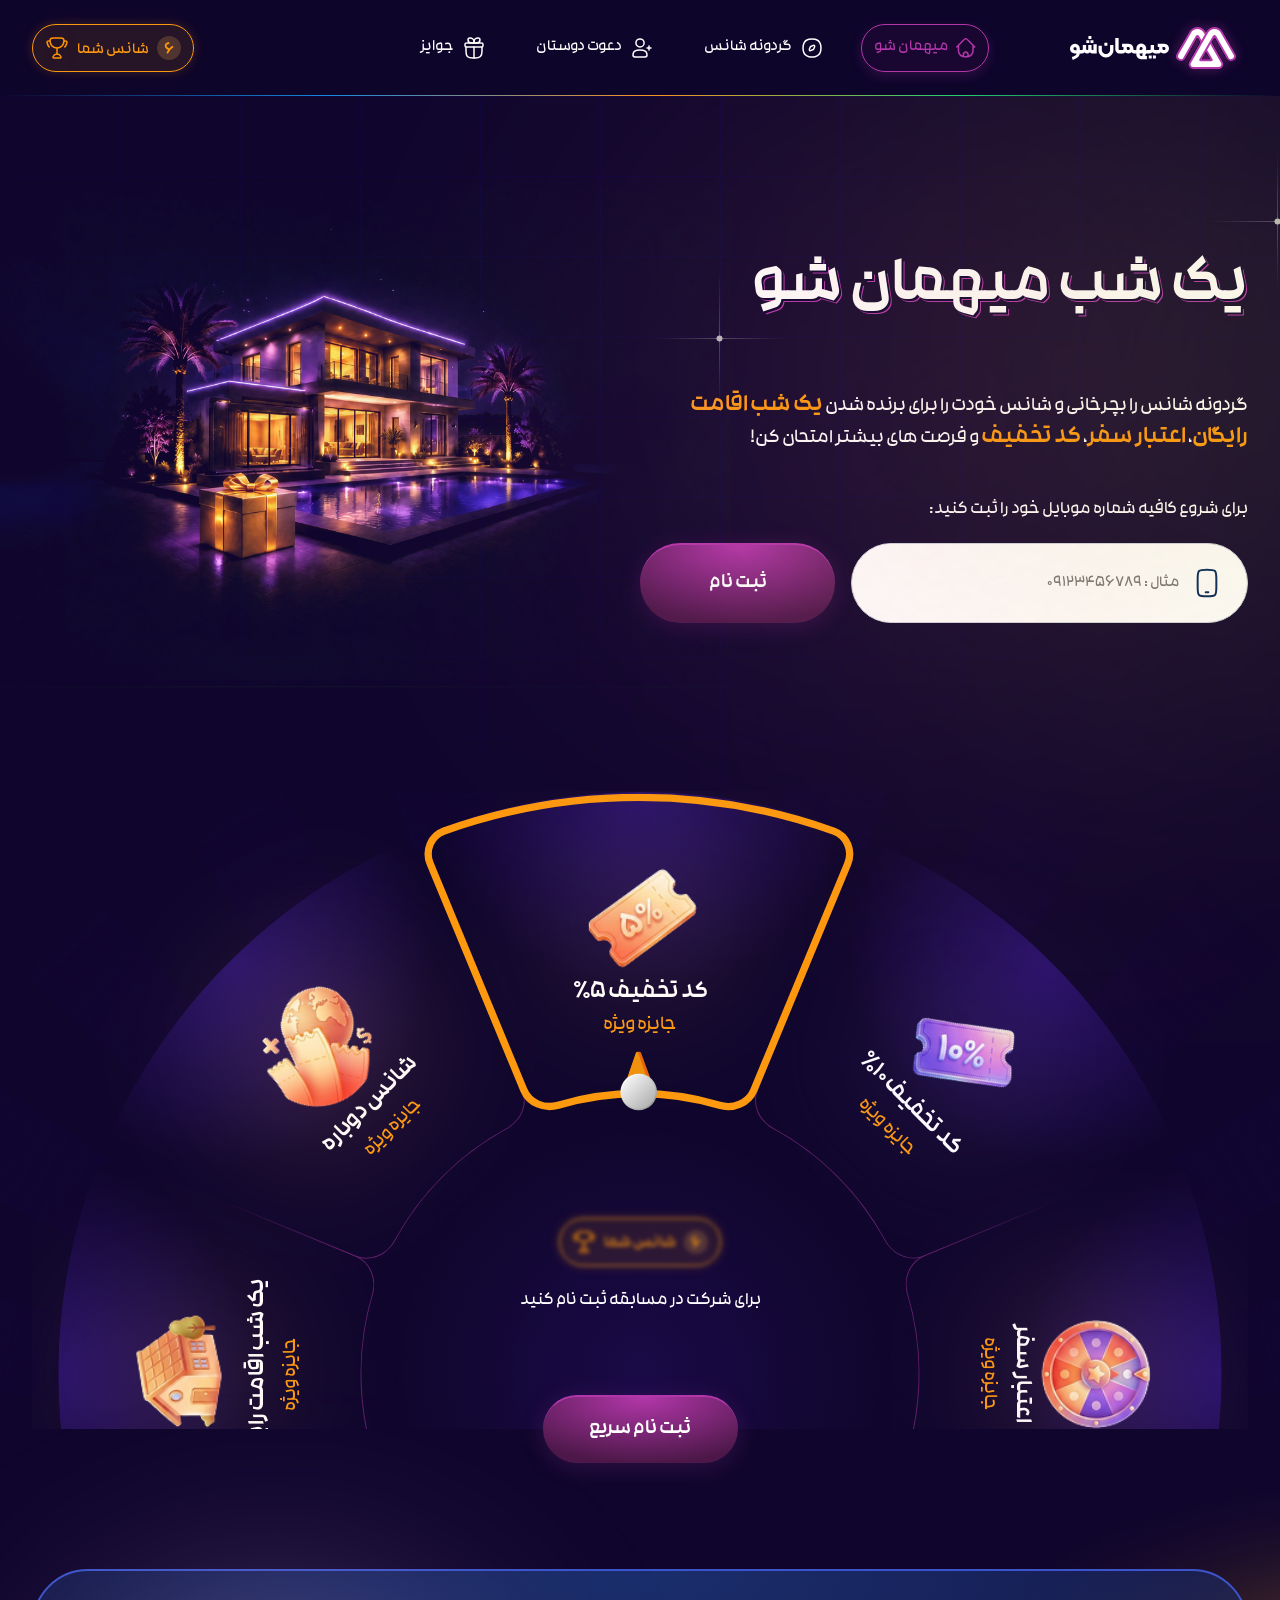
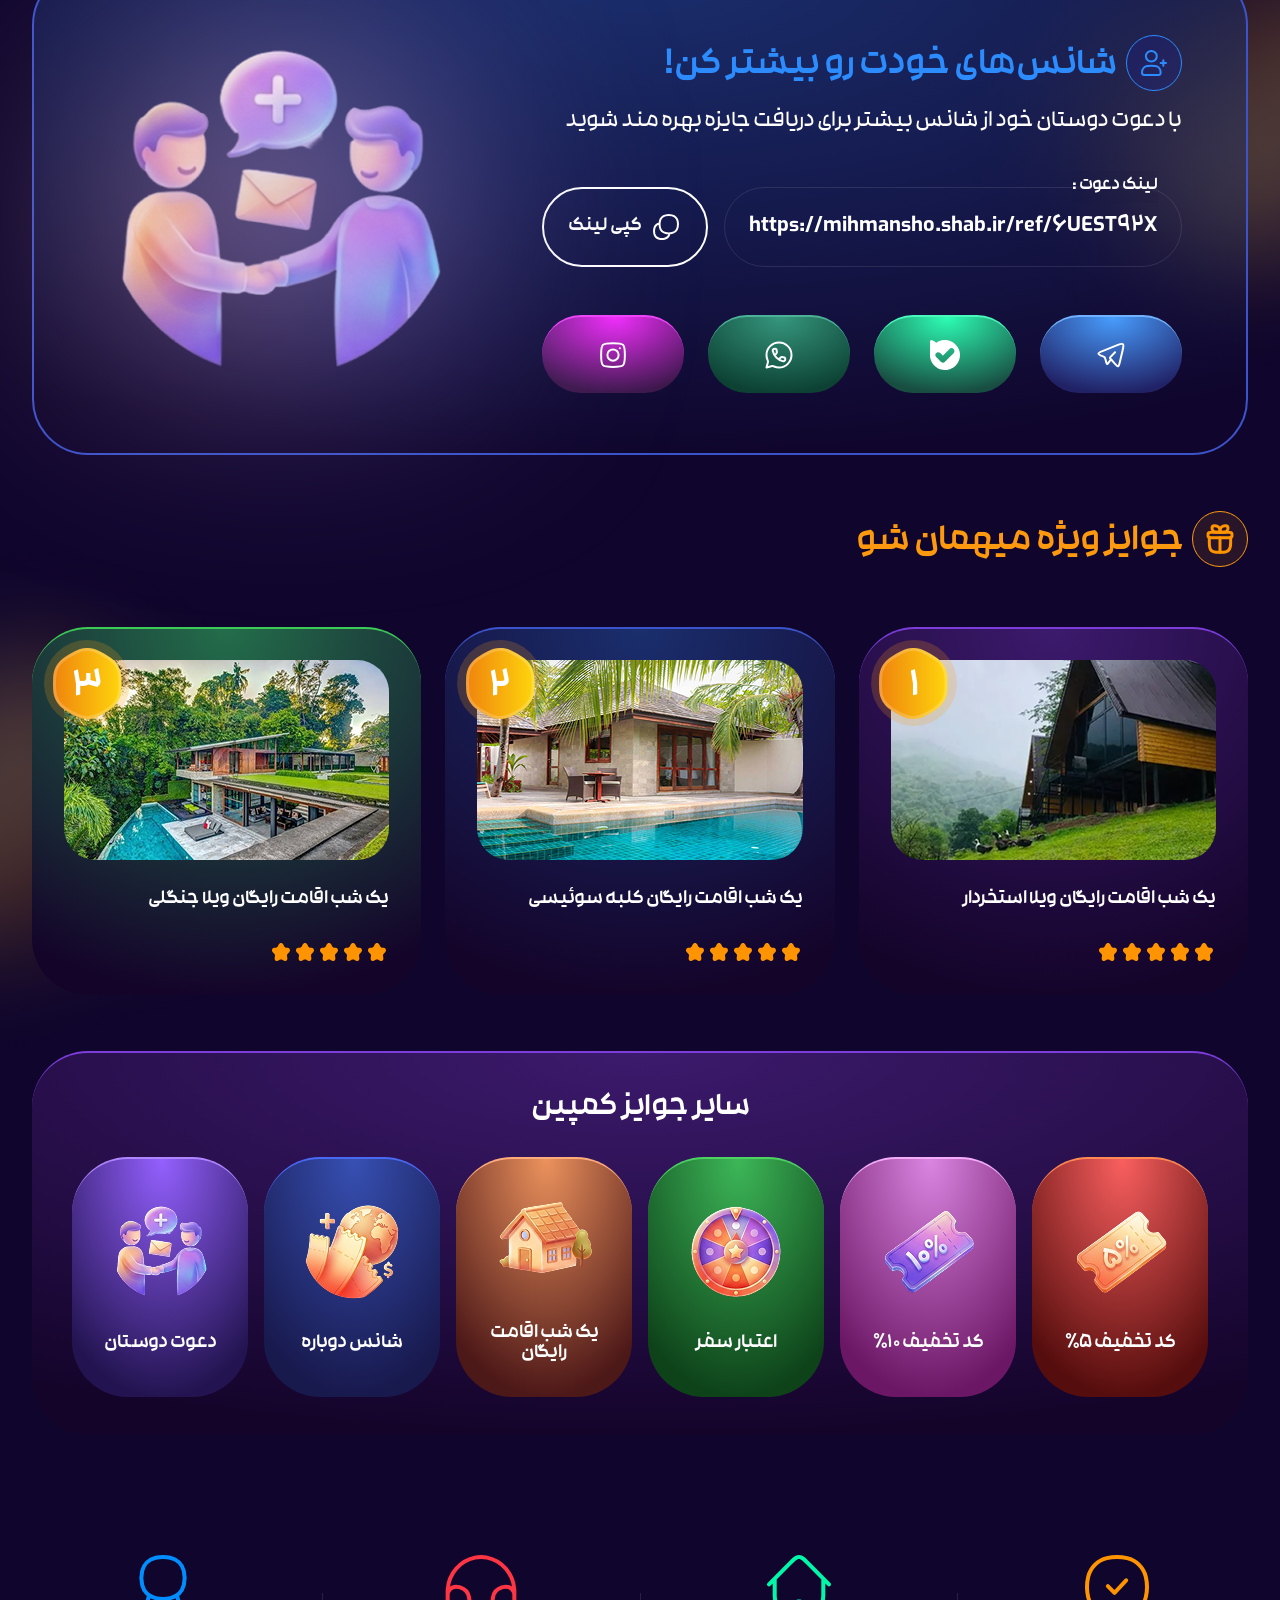
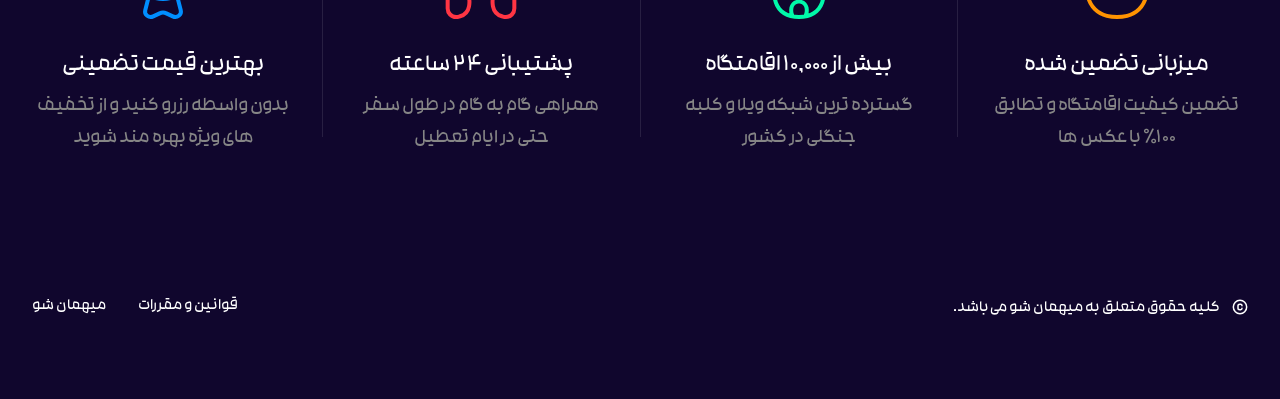
==== index.html @ d4efca05 "[ADD] userInfoForm" ====
<html lang="fa" dir="rtl">
    <head>
        <meta charset="UTF-8">
        <meta name="viewport" content="width=device-width, initial-scale=1.0">
        <title>کمپین یک شب میهمان شو</title>
        <link rel="stylesheet" href="./assets/css/style.css">
        <link rel="stylesheet" href="./assets/css/font.css">
        <link rel="stylesheet" href="./assets/css/responsive.css">
        <link rel="stylesheet" href="./assets/css/otp.css">
        <link rel="stylesheet" href="./assets/css/win.css">
    </head>
    <body id="landing-page">
        <header class="main-header">
            <div class="header-container container">
                <div class="header-right">
                    <div class="logo-area">
                        <svg width="179" height="66" fill="none"
                            xmlns="http://www.w3.org/2000/svg">
                            <path
                                d="M2.75149 42.0888C4.11887 41.5081 5.13289 41.0344 5.79354 40.6676C6.46955 40.3009 6.93047 39.957 7.17629 39.6361C7.42211 39.3152 7.54503 38.9331 7.54503 38.49H6.04705C5.12521 38.49 4.2802 38.2837 3.512 37.8711C2.7438 37.4585 2.12925 36.893 1.66833 36.1748C1.22278 35.4413 1 34.6237 1 33.7221C1 32.8052 1.22278 31.9647 1.66833 31.2006C2.12925 30.4365 2.7438 29.8329 3.512 29.3897C4.2802 28.9312 5.12521 28.702 6.04705 28.702C6.93815 28.702 7.75244 28.9312 8.48991 29.3897C9.22738 29.8329 9.80352 30.4365 10.2183 31.2006C10.6332 31.9647 10.8406 32.8052 10.8406 33.7221V37.0688C10.8406 38.49 10.6178 39.6361 10.1723 40.5072C9.74207 41.3935 9.03533 42.1576 8.05204 42.7994C7.08411 43.4565 5.66295 44.1901 3.78855 45L2.75149 42.0888ZM6.04705 35.235H7.54503V33.6991C7.54503 33.256 7.39907 32.8892 7.10715 32.5989C6.8306 32.3085 6.47723 32.1633 6.04705 32.1633C5.60149 32.1633 5.22508 32.3085 4.9178 32.5989C4.62588 32.8892 4.47993 33.256 4.47993 33.6991C4.47993 34.1423 4.62588 34.5091 4.9178 34.7994C5.22508 35.0898 5.60149 35.235 6.04705 35.235ZM10.6793 35.0287H11.7855C11.9391 35.0287 12.0159 35.1051 12.0159 35.2579V38.2607C12.0159 38.4136 11.9391 38.49 11.7855 38.49H10.6793V35.0287Z"
                                fill="white" />
                            <path
                                d="M23.6015 38.49C22.4339 38.49 21.5274 38.085 20.8821 37.2751C20.2368 36.4499 19.9142 35.4107 19.9142 34.1576V29.9398H22.5644V33.9513C22.5644 34.2569 22.6643 34.5167 22.864 34.7307C23.0638 34.9293 23.3096 35.0287 23.6015 35.0287H24.4312V29.2521H27.7498V38.49H23.6015ZM11.779 38.49C11.6253 38.49 11.5485 38.4136 11.5485 38.2607V35.2579C11.5485 35.1051 11.6253 35.0287 11.779 35.0287H12.7469C13.0542 35.0287 13.3077 34.9293 13.5074 34.7307C13.7225 34.5167 13.8301 34.2569 13.8301 33.9513V29.9398H16.4803V34.1576C16.4803 35.4107 16.15 36.4499 15.4894 37.2751C14.8441 38.085 13.9299 38.49 12.7469 38.49H11.779ZM18.1857 38.5358C17.0181 38.5358 16.1039 38.1308 15.4433 37.3209C14.798 36.4957 14.4754 35.4565 14.4754 34.2034V29.9398H17.1256V33.9971C17.1256 34.3028 17.2255 34.5626 17.4252 34.7765C17.625 34.9752 17.8785 35.0745 18.1857 35.0745C18.493 35.0745 18.7465 34.9752 18.9462 34.7765C19.146 34.5626 19.2458 34.3028 19.2458 33.9971V29.9398H21.8961V34.2034C21.8961 35.4565 21.5658 36.4957 20.9051 37.3209C20.2599 38.1308 19.3534 38.5358 18.1857 38.5358ZM17.333 25.1261H20.2829V28.0602H17.333V25.1261ZM21.4813 25.1261H24.4542V28.0602H21.4813V25.1261ZM19.4302 21H22.3801V23.957H19.4302V21Z"
                                fill="white" />
                            <path
                                d="M36.9366 42.5244C35.5999 42.5244 34.3632 42.1882 33.2262 41.5158C32.0893 40.8586 31.1828 39.9647 30.5068 38.8338C29.8462 37.703 29.5158 36.4728 29.5158 35.1433V30.8567H32.8344V34.9599C32.8344 35.6934 33.0188 36.3734 33.3875 37C33.7563 37.6266 34.2556 38.1232 34.8855 38.49C35.5154 38.8567 36.1991 39.0401 36.9366 39.0401C37.6894 39.0401 38.3808 38.8567 39.0107 38.49C39.656 38.1232 40.163 37.6266 40.5318 37C40.9005 36.3734 41.0849 35.6934 41.0849 34.9599V29.9398H44.4035V35.1433C44.4035 36.4728 44.0655 37.703 43.3895 38.8338C42.7288 39.9647 41.8223 40.8586 40.67 41.5158C39.5331 42.1882 38.2886 42.5244 36.9366 42.5244ZM35.3925 27.808H38.3655V30.7421H35.3925V27.808Z"
                                fill="white" />
                            <path
                                d="M50.6377 38.49C49.8388 38.49 49.109 38.2989 48.4484 37.9169C47.7877 37.5196 47.2654 36.9924 46.8813 36.3352C46.4972 35.6628 46.3051 34.937 46.3051 34.1576V23.0401H49.6237V33.9513C49.6237 34.2569 49.7236 34.5167 49.9233 34.7307C50.123 34.9293 50.3689 35.0287 50.6608 35.0287H51.9283C52.0819 35.0287 52.1588 35.1051 52.1588 35.2579V38.2607C52.1588 38.4136 52.0819 38.49 51.9283 38.49H50.6377Z"
                                fill="white" />
                            <path
                                d="M59.3039 38.5358C58.3974 38.5358 57.5754 38.3142 56.838 37.8711C56.1159 37.4126 55.5474 36.8013 55.1326 36.0372C54.7178 35.2732 54.5103 34.4327 54.5103 33.5158V32.0258H53.0815V28.7479H59.3039C60.2257 28.7479 61.0707 28.9542 61.8389 29.3668C62.6071 29.7794 63.214 30.3524 63.6595 31.086C64.1205 31.8042 64.3509 32.6141 64.3509 33.5158C64.3509 34.4174 64.1205 35.2579 63.6595 36.0372C63.214 36.8013 62.5994 37.4126 61.8159 37.8711C61.0477 38.3142 60.2104 38.5358 59.3039 38.5358ZM51.9283 38.49C51.7747 38.49 51.6987 38.4136 51.6987 38.2607V35.2579C51.6987 35.1051 51.7747 35.0287 51.9283 35.0287H53.4502C53.7421 35.0287 53.988 34.9293 54.1877 34.7307C54.4028 34.5167 54.5103 34.2569 54.5103 33.9513V32.3926H57.1606V34.1576C57.1606 35.4107 56.8303 36.4499 56.1696 37.2751C55.5244 38.085 54.6179 38.49 53.4502 38.49H51.9283ZM59.3039 35.0745C59.7494 35.0745 60.1182 34.9293 60.4101 34.639C60.702 34.3333 60.848 33.9589 60.848 33.5158C60.848 33.0879 60.702 32.7364 60.4101 32.4613C60.1182 32.171 59.7494 32.0258 59.3039 32.0258H57.7829V33.5158C57.7829 33.9589 57.9211 34.3333 58.1977 34.639C58.4896 34.9293 58.8583 35.0745 59.3039 35.0745ZM65.411 38.49C64.228 38.49 63.3139 38.085 62.6686 37.2751C62.0233 36.4499 61.7006 35.4107 61.7006 34.1576V33.5158H64.3509V33.9513C64.3509 34.2569 64.4508 34.5167 64.6505 34.7307C64.8503 34.9293 65.1038 35.0287 65.411 35.0287H66.379C66.5326 35.0287 66.6094 35.1051 66.6094 35.2579V38.2607C66.6094 38.4136 66.5326 38.49 66.379 38.49H65.411Z"
                                fill="white" />
                            <path
                                d="M66.1474 35.2579C66.1474 35.1051 66.2253 35.0287 66.379 35.0287H67.3458V33.5387C67.3458 32.6218 67.5532 31.7813 67.968 31.0172C68.3829 30.2531 68.9513 29.6495 69.6734 29.2063C70.4109 28.7479 71.2329 28.5186 72.1393 28.5186C73.0458 28.5186 73.8908 28.7479 74.6744 29.2063C75.458 29.6495 76.0725 30.2607 76.5181 31.0401C76.979 31.8042 77.2094 32.6371 77.2094 33.5387C77.2094 34.4403 76.979 35.2732 76.5181 36.0372C76.0725 36.7861 75.458 37.382 74.6744 37.8252C73.9062 38.2684 73.0612 38.49 72.1393 38.49H70.6644V39.384C70.6644 39.7966 70.8104 40.148 71.1023 40.4384C71.4096 40.744 71.7706 40.8968 72.1854 40.8968H77.9239V44.1519H72.1624C71.302 44.1519 70.5031 43.9379 69.7656 43.51C69.0282 43.0821 68.4366 42.5014 67.9911 41.7679C67.5609 41.0344 67.3458 40.2397 67.3458 39.384V38.49H66.379C66.2253 38.49 66.1474 38.4136 66.1474 38.2607V35.2579ZM73.3838 40.0487C73.3838 39.1318 73.5836 38.2913 73.983 37.5272C74.3825 36.7631 74.9433 36.1595 75.6654 35.7163C76.3875 35.2579 77.2094 35.0287 78.1313 35.0287H79.1453C79.2989 35.0287 79.3757 35.1051 79.3757 35.2579V38.2607C79.3757 38.4136 79.2989 38.49 79.1453 38.49H77.8778C77.4322 38.49 77.0712 38.6351 76.7946 38.9255C76.5334 39.2159 76.4028 39.5903 76.4028 40.0487V43.6705H73.3838V40.0487ZM72.1393 35.0287C72.5849 35.0287 72.9536 34.8911 73.2456 34.616C73.5528 34.3257 73.7065 33.9666 73.7065 33.5387C73.7065 33.0955 73.5528 32.7287 73.2456 32.4384C72.9536 32.148 72.5849 32.0029 72.1393 32.0029C71.7092 32.0029 71.3481 32.148 71.0562 32.4384C70.7643 32.7287 70.6183 33.0955 70.6183 33.5387V35.0287H72.1393Z"
                                fill="white" />
                            <path
                                d="M78.9082 35.2579C78.9082 35.1051 78.985 35.0287 79.1386 35.0287H80.6366C80.9439 35.0287 81.1974 34.9293 81.3971 34.7307C81.5969 34.5167 81.6967 34.2569 81.6967 33.9513V29.9398H85.0153V33.9513C85.0153 34.2569 85.1152 34.5167 85.3149 34.7307C85.5147 34.9293 85.7682 35.0287 86.0754 35.0287H87.5734C87.7271 35.0287 87.8039 35.1051 87.8039 35.2579V38.2607C87.8039 38.4136 87.7271 38.49 87.5734 38.49H86.0754C84.9385 38.49 84.032 38.1156 83.356 37.3668C82.6493 38.1156 81.7428 38.49 80.6366 38.49H79.1386C78.985 38.49 78.9082 38.4136 78.9082 38.2607V35.2579ZM79.7839 40.4613H82.7338V43.3954H79.7839V40.4613ZM83.9322 40.4613H86.9051V43.3954H83.9322V40.4613Z"
                                fill="white" />
                            <path
                                d="M94.9529 38.5358C94.0465 38.5358 93.2245 38.3142 92.4871 37.8711C91.7649 37.4126 91.1965 36.8013 90.7817 36.0372C90.3668 35.2732 90.1594 34.4327 90.1594 33.5158V32.0258H88.7306V28.7479H94.9529C95.8748 28.7479 96.7198 28.9542 97.488 29.3668C98.2562 29.7794 98.8631 30.3524 99.3086 31.086C99.7695 31.8042 100 32.6141 100 33.5158C100 34.4174 99.7695 35.2579 99.3086 36.0372C98.8631 36.8013 98.2485 37.4126 97.465 37.8711C96.6968 38.3142 95.8594 38.5358 94.9529 38.5358ZM87.5783 38.49C87.4246 38.49 87.3478 38.4136 87.3478 38.2607V35.2579C87.3478 35.1051 87.4246 35.0287 87.5783 35.0287H89.0993C89.3912 35.0287 89.637 34.9293 89.8368 34.7307C90.0519 34.5167 90.1594 34.2569 90.1594 33.9513V32.4842H92.8097V34.1576C92.8097 35.4107 92.4794 36.4499 91.8187 37.2751C91.1734 38.085 90.267 38.49 89.0993 38.49H87.5783ZM94.9529 35.0745C95.3985 35.0745 95.7672 34.9293 96.0592 34.639C96.3511 34.3333 96.497 33.9589 96.497 33.5158C96.497 33.0879 96.3511 32.7364 96.0592 32.4613C95.7672 32.171 95.3985 32.0258 94.9529 32.0258H93.4319V33.5158C93.4319 33.9589 93.5702 34.3333 93.8468 34.639C94.1387 34.9293 94.5074 35.0745 94.9529 35.0745Z"
                                fill="white" />
                            <g filter="url(#filter0_d_2071_9638)">
                                <path
                                    d="M136.941 53H150.009C151.513 52.9316 152.645 51.9592 153.093 50.9411C153.572 49.8699 153.64 49.3153 153.283 47.963C153.276 47.9326 153.268 47.9098 153.253 47.8794L135.733 17.3001C134.464 15.1197 131.737 13 128.47 13C125.325 13 122.597 14.9373 121.268 17.1785L108.451 39.3704C108.443 39.378 108.443 39.3856 108.436 39.3932C107.418 41.5052 108.314 43.4729 109.773 44.3998C111.285 45.3647 113.891 45.3647 115.099 43.4957L127.809 21.3495C127.992 21.0456 128.113 20.924 128.478 20.924C128.721 20.924 128.842 21.0456 129.025 21.3495L142.708 44.7493C142.837 44.9696 142.677 45.2507 142.419 45.2507H136.949"
                                    fill="white" />
                                <path
                                    d="M136.941 53H150.009C151.513 52.9316 152.645 51.9592 153.093 50.9411C153.572 49.8699 153.64 49.3153 153.283 47.963C153.276 47.9326 153.268 47.9098 153.253 47.8794L135.733 17.3001C134.464 15.1197 131.737 13 128.47 13C125.325 13 122.597 14.9373 121.268 17.1785L108.451 39.3704C108.443 39.378 108.443 39.3856 108.436 39.3932C107.418 41.5052 108.314 43.4729 109.773 44.3998C111.285 45.3647 113.891 45.3647 115.099 43.4957L127.809 21.3495C127.992 21.0456 128.113 20.924 128.478 20.924C128.721 20.924 128.842 21.0456 129.025 21.3495L142.708 44.7493C142.837 44.9696 142.677 45.2507 142.419 45.2507H136.949"
                                    stroke="#B337AA" stroke-width="2"
                                    stroke-miterlimit="10" />
                                <path
                                    d="M137.017 53H123.949C122.445 52.9316 121.313 51.9592 120.865 50.9411C120.386 49.8699 120.318 49.3153 120.675 47.963C120.682 47.9326 120.69 47.9098 120.705 47.8794L138.232 17.3001C139.501 15.1197 142.221 13 145.488 13C148.633 13 151.361 14.9373 152.69 17.1785L165.515 39.378C165.522 39.3856 165.522 39.3932 165.53 39.4008C166.548 41.5128 165.651 43.4805 164.193 44.4074C162.681 45.3723 160.075 45.3723 158.867 43.5033L146.156 21.3495C145.974 21.0456 145.853 20.924 145.488 20.924C145.245 20.924 145.123 21.0456 144.941 21.3495L131.258 44.7493C131.129 44.9696 131.288 45.2507 131.547 45.2507H137.017"
                                    fill="white" />
                                <path
                                    d="M137.017 53H123.949C122.445 52.9316 121.313 51.9592 120.865 50.9411C120.386 49.8699 120.318 49.3153 120.675 47.963C120.682 47.9326 120.69 47.9098 120.705 47.8794L138.232 17.3001C139.501 15.1197 142.221 13 145.488 13C148.633 13 151.361 14.9373 152.69 17.1785L165.515 39.378C165.522 39.3856 165.522 39.3932 165.53 39.4008C166.548 41.5128 165.651 43.4805 164.193 44.4074C162.681 45.3723 160.075 45.3723 158.867 43.5033L146.156 21.3495C145.974 21.0456 145.853 20.924 145.488 20.924C145.245 20.924 145.123 21.0456 144.941 21.3495L131.258 44.7493C131.129 44.9696 131.288 45.2507 131.547 45.2507H137.017"
                                    stroke="#B337AA" stroke-width="2"
                                    stroke-miterlimit="10" />
                            </g>
                            <defs>
                                <filter id="filter0_d_2071_9638" x="94.9983"
                                    y="0" width="83.969" height="66"
                                    filterUnits="userSpaceOnUse"
                                    color-interpolation-filters="sRGB">
                                    <feflood flood-opacity="0"
                                        result="BackgroundImageFix" />
                                    <fecolormatrix in="SourceAlpha"
                                        type="matrix"
                                        values="0 0 0 0 0 0 0 0 0 0 0 0 0 0 0 0 0 0 127 0"
                                        result="hardAlpha" />
                                    <feoffset />
                                    <fegaussianblur stdDeviation="6" />
                                    <fecomposite in2="hardAlpha"
                                        operator="out" />
                                    <fecolormatrix type="matrix"
                                        values="0 0 0 0 0.701961 0 0 0 0 0.215686 0 0 0 0 0.666667 0 0 0 0.4 0" />
                                    <feblend mode="normal"
                                        in2="BackgroundImageFix"
                                        result="effect1_dropShadow_2071_9638" />
                                    <feblend mode="normal"
                                        in="SourceGraphic"
                                        in2="effect1_dropShadow_2071_9638"
                                        result="shape" />
                                </filter>
                            </defs>
                        </svg>
                    </div>
                    <nav class="main-nav">
                        <a href="https://www.mihmansho.com/" class="nav-item">
                            <svg width="20" height="20" viewBox="0 0 20 20"
                                fill="currentColor"
                                xmlns="http://www.w3.org/2000/svg">
                                <path
                                    d="M17.79 7.46903C17.79 7.05482 17.4542 6.71903 17.04 6.71903C16.6258 6.71903 16.29 7.05482 16.29 7.46903H17.04H17.79ZM3.20999 7.46903C3.20999 7.05482 2.87421 6.71903 2.45999 6.71903C2.04578 6.71903 1.70999 7.05482 1.70999 7.46903H2.45999H3.20999ZM12.2632 18.4571L12.0908 17.7272V17.7272L12.2632 18.4571ZM7.23673 18.4571L7.40916 17.7272V17.7272L7.23673 18.4571ZM12.5784 2.76423L12.0462 3.29267V3.29267L12.5784 2.76423ZM18.2178 9.50815C18.5096 9.80208 18.9845 9.80376 19.2784 9.51191C19.5724 9.22006 19.5741 8.74518 19.2822 8.45126L18.75 8.9797L18.2178 9.50815ZM6.92157 2.76423L7.45378 3.29267V3.29267L6.92157 2.76423ZM0.217794 8.45126C-0.0740597 8.74518 -0.0723766 9.22006 0.221553 9.51191C0.515482 9.80376 0.990353 9.80208 1.28221 9.50815L0.75 8.9797L0.217794 8.45126ZM7.46842 16.0703L6.7313 15.9319L6.7313 15.9319L7.46842 16.0703ZM7.48776 15.9673L8.22489 16.1056L8.22489 16.1056L7.48776 15.9673ZM12.0122 15.9673L11.2751 16.1056V16.1056L12.0122 15.9673ZM12.0316 16.0703L12.7687 15.9319V15.9319L12.0316 16.0703ZM11.7418 18.3019L11.0646 17.9796V17.9796L11.7418 18.3019ZM10.9478 18.225C10.7698 18.599 10.9287 19.0465 11.3027 19.2245C11.6767 19.4025 12.1242 19.2436 12.3022 18.8696L11.625 18.5473L10.9478 18.225ZM7.75822 18.3019L7.081 18.6242L7.081 18.6242L7.75822 18.3019ZM7.19778 18.8696C7.37577 19.2436 7.82327 19.4025 8.19729 19.2245C8.57131 19.0465 8.73022 18.599 8.55222 18.225L7.875 18.5473L7.19778 18.8696ZM9.11106 14.1926L8.91053 13.4699H8.91053L9.11106 14.1926ZM10.3889 14.1926L10.5895 13.4699H10.5895L10.3889 14.1926ZM17.04 7.46903H16.29V12.3874H17.04H17.79V7.46903H17.04ZM2.45999 12.3874H3.20999V7.46903H2.45999H1.70999V12.3874H2.45999ZM12.2632 18.4571L12.0908 17.7272C10.5511 18.0909 8.94884 18.0909 7.40916 17.7272L7.23673 18.4571L7.0643 19.187C8.83076 19.6043 10.6692 19.6043 12.4357 19.187L12.2632 18.4571ZM7.23673 18.4571L7.40916 17.7272C4.9526 17.1469 3.20999 14.9377 3.20999 12.3874H2.45999H1.70999C1.70999 15.6265 3.92421 18.4452 7.0643 19.187L7.23673 18.4571ZM12.2632 18.4571L12.4357 19.187C15.5758 18.4452 17.79 15.6265 17.79 12.3874H17.04H16.29C16.29 14.9377 14.5474 17.1469 12.0908 17.7272L12.2632 18.4571ZM12.5784 2.76423L12.0462 3.29267L18.2178 9.50815L18.75 8.9797L19.2822 8.45126L13.1106 2.23578L12.5784 2.76423ZM6.92157 2.76423L6.38937 2.23578L0.217794 8.45126L0.75 8.9797L1.28221 9.50815L7.45378 3.29267L6.92157 2.76423ZM12.5784 2.76423L13.1106 2.23578C12.4589 1.57945 11.9181 1.03246 11.4318 0.658851C10.9285 0.272114 10.3958 0 9.75 0V0.75V1.5C9.93265 1.5 10.1474 1.56359 10.5179 1.84826C10.9055 2.14606 11.3646 2.60618 12.0462 3.29267L12.5784 2.76423ZM6.92157 2.76423L7.45378 3.29267C8.13542 2.60618 8.59454 2.14606 8.9821 1.84826C9.35257 1.56359 9.56734 1.5 9.75 1.5V0.75V0C9.10423 0 8.57145 0.272114 8.06815 0.658851C7.58194 1.03246 7.04106 1.57945 6.38937 2.23578L6.92157 2.76423ZM7.46842 16.0703L8.20555 16.2087L8.22489 16.1056L7.48776 15.9673L6.75064 15.8289L6.7313 15.9319L7.46842 16.0703ZM12.0122 15.9673L11.2751 16.1056L11.2945 16.2087L12.0316 16.0703L12.7687 15.9319L12.7494 15.8289L12.0122 15.9673ZM11.7418 18.3019L11.0646 17.9796L10.9478 18.225L11.625 18.5473L12.3022 18.8696L12.419 18.6242L11.7418 18.3019ZM7.75822 18.3019L7.081 18.6242L7.19778 18.8696L7.875 18.5473L8.55222 18.225L8.43545 17.9796L7.75822 18.3019ZM12.0316 16.0703L11.2945 16.2087C11.4071 16.8088 11.3264 17.4293 11.0646 17.9796L11.7418 18.3019L12.419 18.6242C12.8175 17.7869 12.9399 16.8437 12.7687 15.9319L12.0316 16.0703ZM7.46842 16.0703L6.7313 15.9319C6.56015 16.8437 6.68254 17.7869 7.081 18.6242L7.75822 18.3019L8.43545 17.9796C8.17358 17.4293 8.0929 16.8088 8.20555 16.2087L7.46842 16.0703ZM9.11106 14.1926L9.31158 14.9152C9.59855 14.8356 9.90145 14.8356 10.1884 14.9152L10.3889 14.1926L10.5895 13.4699C10.0401 13.3174 9.45991 13.3174 8.91053 13.4699L9.11106 14.1926ZM12.0122 15.9673L12.7494 15.8289C12.5365 14.6949 11.7004 13.7781 10.5895 13.4699L10.3889 14.1926L10.1884 14.9152C10.7435 15.0693 11.167 15.5294 11.2751 16.1056L12.0122 15.9673ZM7.48776 15.9673L8.22489 16.1056C8.33304 15.5294 8.75647 15.0693 9.31158 14.9152L9.11106 14.1926L8.91053 13.4699C7.79959 13.7781 6.96349 14.6949 6.75064 15.8289L7.48776 15.9673Z"
                                    fill="currentColor" />
                            </svg>
                            <span>
                                میهمان شو
                            </span>
                        </a>
                        <a href="#wheel" class="nav-item">
                            <svg width="24" height="24" viewBox="0 0 24 24"
                                fill="none" stroke="currentColor"
                                xmlns="http://www.w3.org/2000/svg">
                                <path
                                    d="M3.35288 8.95043C4.00437 6.17301 6.17301 4.00437 8.95043 3.35288C10.9563 2.88237 13.0437 2.88237 15.0496 3.35288C17.827 4.00437 19.9956 6.17301 20.6471 8.95044C21.1176 10.9563 21.1176 13.0437 20.6471 15.0496C19.9956 17.827 17.827 19.9956 15.0496 20.6471C13.0437 21.1176 10.9563 21.1176 8.95044 20.6471C6.17301 19.9956 4.00437 17.827 3.35288 15.0496C2.88237 13.0437 2.88237 10.9563 3.35288 8.95043Z"
                                    stroke="currentColor" stroke-width="1.5" />
                                <path
                                    d="M10.1822 11.2959C10.3855 10.7877 10.7881 10.385 11.2964 10.1817L13.3341 9.3666C14.1504 9.04008 14.9605 9.85016 14.6339 10.6665L13.8188 12.7042C13.6156 13.2124 13.2129 13.6151 12.7047 13.8184L10.667 14.6334C9.85065 14.96 9.04057 14.1499 9.36709 13.3336L10.1822 11.2959Z"
                                    stroke="currentColor" stroke-width="1.5"
                                    stroke-linecap="round"
                                    stroke-linejoin="round" />
                            </svg>
                            <span>
                                گردونه شانس
                            </span>
                        </a>
                        <a href="#referral" class="nav-item">
                            <svg width="24" height="24" viewBox="0 0 24 24"
                                fill="none" stroke="currentColor"
                                xmlns="http://www.w3.org/2000/svg">
                                <path d="M21 12H17M19 14L19 10"
                                    stroke="currentColor" stroke-width="1.5"
                                    stroke-linecap="round" />
                                <path
                                    d="M3 19.1115C3 16.6984 4.69732 14.643 7.00404 14.2627L7.21182 14.2284C9.05892 13.9239 10.9411 13.9239 12.7882 14.2284L12.996 14.2627C15.3027 14.643 17 16.6984 17 19.1115C17 20.1545 16.1815 21 15.1719 21H4.82813C3.81848 21 3 20.1545 3 19.1115Z"
                                    stroke="currentColor" stroke-width="1.5" />
                                <path
                                    d="M14.0834 6.9375C14.0834 9.11212 12.2552 10.875 10 10.875C7.74486 10.875 5.91669 9.11212 5.91669 6.9375C5.91669 4.76288 7.74486 3 10 3C12.2552 3 14.0834 4.76288 14.0834 6.9375Z"
                                    stroke="currentColor" stroke-width="1.5" />
                            </svg>

                            <span>
                                دعوت دوستان
                            </span>
                        </a>
                        <a href="#prizes" class="nav-item">
                            <svg width="24" height="24" viewBox="0 0 24 24"
                                fill="none" stroke="currentColor"
                                xmlns="http://www.w3.org/2000/svg">
                                <path
                                    d="M4 11V15C4 18.2998 4.34743 19.4749 5.37256 20.5C6.39768 21.5251 7.70017 22 11 22H13C16.2998 22 17.3474 21.5251 18.3726 20.5C19.3977 19.4749 20 18.2998 20 15V11"
                                    stroke="currentColor" stroke-width="1.5"
                                    stroke-linecap="round"
                                    stroke-linejoin="round" />
                                <path
                                    d="M3 9C3 8.25231 3 7.87846 3.20096 7.6C3.33261 7.41758 3.52197 7.26609 3.75 7.16077C4.09808 7 4.56538 7 5.5 7H18.5C19.4346 7 19.9019 7 20.25 7.16077C20.478 7.26609 20.6674 7.41758 20.799 7.6C21 7.87846 21 8.25231 21 9C21 9.74769 21 10.1215 20.799 10.4C20.6674 10.5824 20.478 10.7339 20.25 10.8392C19.9019 11 19.4346 11 18.5 11H5.5C4.56538 11 4.09808 11 3.75 10.8392C3.52197 10.7339 3.33261 10.5824 3.20096 10.4C3 10.1215 3 9.74769 3 9Z"
                                    stroke="currentColor" stroke-width="1.5"
                                    stroke-linejoin="round" />
                                <path
                                    d="M6 3.78571C6 2.79949 6.79949 2 7.78571 2H8.14286C10.2731 2 12 3.7269 12 5.85714V7H9.21429C7.43908 7 6 5.56091 6 3.78571Z"
                                    stroke="currentColor" stroke-width="1.5"
                                    stroke-linejoin="round" />
                                <path
                                    d="M18 3.78571C18 2.79949 17.2005 2 16.2143 2H15.8571C13.7269 2 12 3.7269 12 5.85714V7H14.7857C16.5609 7 18 5.56091 18 3.78571Z"
                                    stroke="currentColor" stroke-width="1.5"
                                    stroke-linejoin="round" />
                                <path d="M12 11L12 22" stroke="currentColor"
                                    stroke-width="1.5" stroke-linecap="round"
                                    stroke-linejoin="round" />
                            </svg>
                            <span>
                                جوایز
                            </span>
                        </a>
                    </nav>
                </div>
                <div class="header-actions">
                    <div class="btn-chance">
                        <!-- backend: add real number (just english number!  0 - 6 ) -->
                        <div class="chance">
                            <span id="chance-count">6</span>
                        </div>
                        <span>شانس شما</span>
                        <svg width="24" height="24" viewBox="0 0 24 24"
                            fill="none" xmlns="http://www.w3.org/2000/svg">
                            <path d="M12 12V18" stroke="#FD990F"
                                style="stroke:#FD990F;stroke:color(display-p3 0.9904 0.6015 0.0571);stroke-opacity:1;"
                                stroke-width="1.5" stroke-linecap="round" />
                            <path
                                d="M12 18C10.3264 18 8.86971 19.012 8.11766 20.505C7.75846 21.218 8.27389 22 8.95877 22H15.0412C15.7261 22 16.2415 21.218 15.8823 20.505C15.1303 19.012 13.6736 18 12 18Z"
                                stroke="#FD990F"
                                style="stroke:#FD990F;stroke:color(display-p3 0.9904 0.6015 0.0571);stroke-opacity:1;"
                                stroke-width="1.5" stroke-linecap="round" />
                            <path
                                d="M5 5H3.98471C2.99819 5 2.50493 5 2.20017 5.37053C1.89541 5.74106 1.98478 6.15597 2.16352 6.9858C2.50494 8.57086 3.24548 9.9634 4.2489 11"
                                stroke="#FD990F"
                                style="stroke:#FD990F;stroke:color(display-p3 0.9904 0.6015 0.0571);stroke-opacity:1;"
                                stroke-width="1.5" stroke-linecap="round" />
                            <path
                                d="M19 5H20.0153C21.0018 5 21.4951 5 21.7998 5.37053C22.1046 5.74106 22.0152 6.15597 21.8365 6.9858C21.4951 8.57086 20.7545 9.9634 19.7511 11"
                                stroke="#FD990F"
                                style="stroke:#FD990F;stroke:color(display-p3 0.9904 0.6015 0.0571);stroke-opacity:1;"
                                stroke-width="1.5" stroke-linecap="round" />
                            <path
                                d="M12 12C15.866 12 19 8.8831 19 5.03821C19 4.93739 18.9978 4.83707 18.9936 4.73729C18.9509 3.73806 18.9295 3.23845 18.2523 2.61922C17.5751 2 16.8247 2 15.324 2H8.67596C7.17526 2 6.42492 2 5.74772 2.61922C5.07051 3.23844 5.04915 3.73806 5.00642 4.73729C5.00215 4.83707 5 4.93739 5 5.03821C5 8.8831 8.13401 12 12 12Z"
                                stroke="#FD990F"
                                style="stroke:#FD990F;stroke:color(display-p3 0.9904 0.6015 0.0571);stroke-opacity:1;"
                                stroke-width="1.5" stroke-linecap="round" />
                        </svg>

                    </div>
                </div>
            </div>
            <div class="header-border"></div>
        </header>
        <header class="mobile-header">
            <nav class="mobile-nav">
                <a href="https://www.mihmansho.com/" class="nav-item">
                    <svg width="20" height="20" viewBox="0 0 20 20"
                        fill="currentColor" xmlns="http://www.w3.org/2000/svg">
                        <path
                            d="M17.79 7.46903C17.79 7.05482 17.4542 6.71903 17.04 6.71903C16.6258 6.71903 16.29 7.05482 16.29 7.46903H17.04H17.79ZM3.20999 7.46903C3.20999 7.05482 2.87421 6.71903 2.45999 6.71903C2.04578 6.71903 1.70999 7.05482 1.70999 7.46903H2.45999H3.20999ZM12.2632 18.4571L12.0908 17.7272V17.7272L12.2632 18.4571ZM7.23673 18.4571L7.40916 17.7272V17.7272L7.23673 18.4571ZM12.5784 2.76423L12.0462 3.29267V3.29267L12.5784 2.76423ZM18.2178 9.50815C18.5096 9.80208 18.9845 9.80376 19.2784 9.51191C19.5724 9.22006 19.5741 8.74518 19.2822 8.45126L18.75 8.9797L18.2178 9.50815ZM6.92157 2.76423L7.45378 3.29267V3.29267L6.92157 2.76423ZM0.217794 8.45126C-0.0740597 8.74518 -0.0723766 9.22006 0.221553 9.51191C0.515482 9.80376 0.990353 9.80208 1.28221 9.50815L0.75 8.9797L0.217794 8.45126ZM7.46842 16.0703L6.7313 15.9319L6.7313 15.9319L7.46842 16.0703ZM7.48776 15.9673L8.22489 16.1056L8.22489 16.1056L7.48776 15.9673ZM12.0122 15.9673L11.2751 16.1056V16.1056L12.0122 15.9673ZM12.0316 16.0703L12.7687 15.9319V15.9319L12.0316 16.0703ZM11.7418 18.3019L11.0646 17.9796V17.9796L11.7418 18.3019ZM10.9478 18.225C10.7698 18.599 10.9287 19.0465 11.3027 19.2245C11.6767 19.4025 12.1242 19.2436 12.3022 18.8696L11.625 18.5473L10.9478 18.225ZM7.75822 18.3019L7.081 18.6242L7.081 18.6242L7.75822 18.3019ZM7.19778 18.8696C7.37577 19.2436 7.82327 19.4025 8.19729 19.2245C8.57131 19.0465 8.73022 18.599 8.55222 18.225L7.875 18.5473L7.19778 18.8696ZM9.11106 14.1926L8.91053 13.4699H8.91053L9.11106 14.1926ZM10.3889 14.1926L10.5895 13.4699H10.5895L10.3889 14.1926ZM17.04 7.46903H16.29V12.3874H17.04H17.79V7.46903H17.04ZM2.45999 12.3874H3.20999V7.46903H2.45999H1.70999V12.3874H2.45999ZM12.2632 18.4571L12.0908 17.7272C10.5511 18.0909 8.94884 18.0909 7.40916 17.7272L7.23673 18.4571L7.0643 19.187C8.83076 19.6043 10.6692 19.6043 12.4357 19.187L12.2632 18.4571ZM7.23673 18.4571L7.40916 17.7272C4.9526 17.1469 3.20999 14.9377 3.20999 12.3874H2.45999H1.70999C1.70999 15.6265 3.92421 18.4452 7.0643 19.187L7.23673 18.4571ZM12.2632 18.4571L12.4357 19.187C15.5758 18.4452 17.79 15.6265 17.79 12.3874H17.04H16.29C16.29 14.9377 14.5474 17.1469 12.0908 17.7272L12.2632 18.4571ZM12.5784 2.76423L12.0462 3.29267L18.2178 9.50815L18.75 8.9797L19.2822 8.45126L13.1106 2.23578L12.5784 2.76423ZM6.92157 2.76423L6.38937 2.23578L0.217794 8.45126L0.75 8.9797L1.28221 9.50815L7.45378 3.29267L6.92157 2.76423ZM12.5784 2.76423L13.1106 2.23578C12.4589 1.57945 11.9181 1.03246 11.4318 0.658851C10.9285 0.272114 10.3958 0 9.75 0V0.75V1.5C9.93265 1.5 10.1474 1.56359 10.5179 1.84826C10.9055 2.14606 11.3646 2.60618 12.0462 3.29267L12.5784 2.76423ZM6.92157 2.76423L7.45378 3.29267C8.13542 2.60618 8.59454 2.14606 8.9821 1.84826C9.35257 1.56359 9.56734 1.5 9.75 1.5V0.75V0C9.10423 0 8.57145 0.272114 8.06815 0.658851C7.58194 1.03246 7.04106 1.57945 6.38937 2.23578L6.92157 2.76423ZM7.46842 16.0703L8.20555 16.2087L8.22489 16.1056L7.48776 15.9673L6.75064 15.8289L6.7313 15.9319L7.46842 16.0703ZM12.0122 15.9673L11.2751 16.1056L11.2945 16.2087L12.0316 16.0703L12.7687 15.9319L12.7494 15.8289L12.0122 15.9673ZM11.7418 18.3019L11.0646 17.9796L10.9478 18.225L11.625 18.5473L12.3022 18.8696L12.419 18.6242L11.7418 18.3019ZM7.75822 18.3019L7.081 18.6242L7.19778 18.8696L7.875 18.5473L8.55222 18.225L8.43545 17.9796L7.75822 18.3019ZM12.0316 16.0703L11.2945 16.2087C11.4071 16.8088 11.3264 17.4293 11.0646 17.9796L11.7418 18.3019L12.419 18.6242C12.8175 17.7869 12.9399 16.8437 12.7687 15.9319L12.0316 16.0703ZM7.46842 16.0703L6.7313 15.9319C6.56015 16.8437 6.68254 17.7869 7.081 18.6242L7.75822 18.3019L8.43545 17.9796C8.17358 17.4293 8.0929 16.8088 8.20555 16.2087L7.46842 16.0703ZM9.11106 14.1926L9.31158 14.9152C9.59855 14.8356 9.90145 14.8356 10.1884 14.9152L10.3889 14.1926L10.5895 13.4699C10.0401 13.3174 9.45991 13.3174 8.91053 13.4699L9.11106 14.1926ZM12.0122 15.9673L12.7494 15.8289C12.5365 14.6949 11.7004 13.7781 10.5895 13.4699L10.3889 14.1926L10.1884 14.9152C10.7435 15.0693 11.167 15.5294 11.2751 16.1056L12.0122 15.9673ZM7.48776 15.9673L8.22489 16.1056C8.33304 15.5294 8.75647 15.0693 9.31158 14.9152L9.11106 14.1926L8.91053 13.4699C7.79959 13.7781 6.96349 14.6949 6.75064 15.8289L7.48776 15.9673Z"
                            fill="currentColor" />
                    </svg>

                    <span>
                        میهمان شو
                    </span>
                </a>
                <a href="#wheel" class="nav-item">
                    <svg width="24" height="24" viewBox="0 0 24 24" fill="none"
                        stroke="currentColor"
                        xmlns="http://www.w3.org/2000/svg">
                        <path
                            d="M3.35288 8.95043C4.00437 6.17301 6.17301 4.00437 8.95043 3.35288C10.9563 2.88237 13.0437 2.88237 15.0496 3.35288C17.827 4.00437 19.9956 6.17301 20.6471 8.95044C21.1176 10.9563 21.1176 13.0437 20.6471 15.0496C19.9956 17.827 17.827 19.9956 15.0496 20.6471C13.0437 21.1176 10.9563 21.1176 8.95044 20.6471C6.17301 19.9956 4.00437 17.827 3.35288 15.0496C2.88237 13.0437 2.88237 10.9563 3.35288 8.95043Z"
                            stroke="currentColor" stroke-width="1.5" />
                        <path
                            d="M10.1822 11.2959C10.3855 10.7877 10.7881 10.385 11.2964 10.1817L13.3341 9.3666C14.1504 9.04008 14.9605 9.85016 14.6339 10.6665L13.8188 12.7042C13.6156 13.2124 13.2129 13.6151 12.7047 13.8184L10.667 14.6334C9.85065 14.96 9.04057 14.1499 9.36709 13.3336L10.1822 11.2959Z"
                            stroke="currentColor" stroke-width="1.5"
                            stroke-linecap="round" stroke-linejoin="round" />
                    </svg>

                    <span>
                        گردونه شانس
                    </span>
                </a>
                <a href="#referral" class="nav-item">
                    <svg width="24" height="24" viewBox="0 0 24 24" fill="none"
                        stroke="currentColor"
                        xmlns="http://www.w3.org/2000/svg">
                        <path d="M21 12H17M19 14L19 10" stroke="currentColor"
                            stroke-width="1.5" stroke-linecap="round" />
                        <path
                            d="M3 19.1115C3 16.6984 4.69732 14.643 7.00404 14.2627L7.21182 14.2284C9.05892 13.9239 10.9411 13.9239 12.7882 14.2284L12.996 14.2627C15.3027 14.643 17 16.6984 17 19.1115C17 20.1545 16.1815 21 15.1719 21H4.82813C3.81848 21 3 20.1545 3 19.1115Z"
                            stroke="currentColor" stroke-width="1.5" />
                        <path
                            d="M14.0834 6.9375C14.0834 9.11212 12.2552 10.875 10 10.875C7.74486 10.875 5.91669 9.11212 5.91669 6.9375C5.91669 4.76288 7.74486 3 10 3C12.2552 3 14.0834 4.76288 14.0834 6.9375Z"
                            stroke="currentColor" stroke-width="1.5" />
                    </svg>

                    <span>
                        دعوت دوستان
                    </span>
                </a>
                <a href="#prizes" class="nav-item">
                    <svg width="24" height="24" viewBox="0 0 24 24" fill="none"
                        stroke="currentColor"
                        xmlns="http://www.w3.org/2000/svg">
                        <path
                            d="M4 11V15C4 18.2998 4.34743 19.4749 5.37256 20.5C6.39768 21.5251 7.70017 22 11 22H13C16.2998 22 17.3474 21.5251 18.3726 20.5C19.3977 19.4749 20 18.2998 20 15V11"
                            stroke="currentColor" stroke-width="1.5"
                            stroke-linecap="round" stroke-linejoin="round" />
                        <path
                            d="M3 9C3 8.25231 3 7.87846 3.20096 7.6C3.33261 7.41758 3.52197 7.26609 3.75 7.16077C4.09808 7 4.56538 7 5.5 7H18.5C19.4346 7 19.9019 7 20.25 7.16077C20.478 7.26609 20.6674 7.41758 20.799 7.6C21 7.87846 21 8.25231 21 9C21 9.74769 21 10.1215 20.799 10.4C20.6674 10.5824 20.478 10.7339 20.25 10.8392C19.9019 11 19.4346 11 18.5 11H5.5C4.56538 11 4.09808 11 3.75 10.8392C3.52197 10.7339 3.33261 10.5824 3.20096 10.4C3 10.1215 3 9.74769 3 9Z"
                            stroke="currentColor" stroke-width="1.5"
                            stroke-linejoin="round" />
                        <path
                            d="M6 3.78571C6 2.79949 6.79949 2 7.78571 2H8.14286C10.2731 2 12 3.7269 12 5.85714V7H9.21429C7.43908 7 6 5.56091 6 3.78571Z"
                            stroke="currentColor" stroke-width="1.5"
                            stroke-linejoin="round" />
                        <path
                            d="M18 3.78571C18 2.79949 17.2005 2 16.2143 2H15.8571C13.7269 2 12 3.7269 12 5.85714V7H14.7857C16.5609 7 18 5.56091 18 3.78571Z"
                            stroke="currentColor" stroke-width="1.5"
                            stroke-linejoin="round" />
                        <path d="M12 11L12 22" stroke="currentColor"
                            stroke-width="1.5" stroke-linecap="round"
                            stroke-linejoin="round" />
                    </svg>
                    <span>
                        جوایز
                    </span>
                </a>
            </nav>
        </header>
        <main class="main">
            <!-- backend: hero-login class add after login -->
            <section id="hero" class="hero">
                <div class="et">
                    <img loading="lazy" src="./assets/icons/et.svg" />
                </div>
                <article class="hero-container container">
                    <div class="hero-content">
                        <div class="title-box">
                            <img loading="lazy" src="./assets/icons/etplus.svg"
                                class="etplue etplue-t" />

                            <h1 class="hero-title">یک شب میهمان شو</h1>
                            <img loading="lazy" src="./assets/icons/etplus.svg"
                                class="etplue etplue-b" />

                        </div>
                        <p class="hero-subtitle">گردونه شانس را بچرخانی و شانس
                            خودت
                            را برای برنده شدن <strong>یک شب اقامت
                                رایگان</strong>،
                            <strong>اعتبار سفر</strong>، <strong>کد
                                تخفیف</strong> و
                            فرصت های بیشتر امتحان کن!</p>
                        <!-- backend : change this after login -->
                        <!-- not login -->
                        <p class="hero-note">برای شروع کافیه شماره موبایل خود را
                            ثبت کنید:</p>

                        <form class="auth-box" id="authForm">
                            <label for="phone" class="phone-input">
                                <svg width="32" height="32" viewBox="0 0 32 32"
                                    fill="none"
                                    xmlns="http://www.w3.org/2000/svg">
                                    <path
                                        d="M6.66699 11.9998C6.66699 7.60006 6.66699 5.40017 8.03383 4.03334C9.40066 2.6665 11.6005 2.6665 16.0003 2.6665C20.4001 2.6665 22.6 2.6665 23.9668 4.03334C25.3337 5.40017 25.3337 7.60006 25.3337 11.9998V19.9998C25.3337 24.3996 25.3337 26.5995 23.9668 27.9663C22.6 29.3332 20.4001 29.3332 16.0003 29.3332C11.6005 29.3332 9.40066 29.3332 8.03383 27.9663C6.66699 26.5995 6.66699 24.3996 6.66699 19.9998V11.9998Z"
                                        stroke="#042656"
                                        style="stroke:#042656;stroke:color(display-p3 0.0157 0.1490 0.3373);stroke-opacity:1;"
                                        stroke-width="2"
                                        stroke-linecap="round" />
                                    <path d="M14.667 25.3335H17.3337"
                                        stroke="#042656"
                                        style="stroke:#042656;stroke:color(display-p3 0.0157 0.1490 0.3373);stroke-opacity:1;"
                                        stroke-width="2" stroke-linecap="round"
                                        stroke-linejoin="round" />
                                </svg>

                                <input
                                    class="phone-input-input"
                                    id="phone"
                                    name="phone"
                                    type="text"
                                    inputmode="numeric"
                                    placeholder="مثال : 09123456789"
                                    value>
                            </label>
                            <button class="btn-submit" type="submit">ثبت
                                نام</button>
                        </form>
                        <!-- login -->
                        <!-- <a  href="#wheel" class="btn-submit">
                            <svg width="24" height="24" viewBox="0 0 24 24" fill="none" stroke="currentColor" xmlns="http://www.w3.org/2000/svg">
<path d="M3.35288 8.95043C4.00437 6.17301 6.17301 4.00437 8.95043 3.35288C10.9563 2.88237 13.0437 2.88237 15.0496 3.35288C17.827 4.00437 19.9956 6.17301 20.6471 8.95044C21.1176 10.9563 21.1176 13.0437 20.6471 15.0496C19.9956 17.827 17.827 19.9956 15.0496 20.6471C13.0437 21.1176 10.9563 21.1176 8.95044 20.6471C6.17301 19.9956 4.00437 17.827 3.35288 15.0496C2.88237 13.0437 2.88237 10.9563 3.35288 8.95043Z" stroke="currentColor" stroke-width="1.5"/>
<path d="M10.1822 11.2959C10.3855 10.7877 10.7881 10.385 11.2964 10.1817L13.3341 9.3666C14.1504 9.04008 14.9605 9.85016 14.6339 10.6665L13.8188 12.7042C13.6156 13.2124 13.2129 13.6151 12.7047 13.8184L10.667 14.6334C9.85065 14.96 9.04057 14.1499 9.36709 13.3336L10.1822 11.2959Z" stroke="currentColor"  stroke-width="1.5" stroke-linecap="round" stroke-linejoin="round"/>
</svg>
                            <span>گردونه رو بچرخون</span>
</a> -->

                    </div>
                    <div class="hero-photo">
                        <img loading="lazy" src="./assets/images/hero.png" alt>
                    </div>
                </div>
            </section>
            <section id="wheel" class="wheel">
                <div class="wheel-container container">

                    <div class="wheel-circle active">
                        <div class="wheel-slice active" style="--i: 0;">

                            <svg width="469" height="347" class="slice-bg"
                                viewBox="0 0 469 347" fill="none"
                                xmlns="http://www.w3.org/2000/svg">
                                <path
                                    d="M234.373 4C307.019 4.02734 379.04 16.5396 447.309 40.9131C461.673 46.0416 468.5 62.3472 462.556 76.6836L359.996 324.023C354.108 338.223 337.659 345.111 322.426 340.589C293.859 332.108 264.163 327.771 234.251 327.76C204.339 327.749 174.64 332.063 146.066 340.522C130.83 345.033 114.386 338.132 108.509 323.929L6.13477 76.5127C0.200824 62.1717 7.04101 45.8706 21.4092 40.7529C89.6962 16.4306 161.727 3.97271 234.373 4Z"
                                    stroke="#FD990F" stroke-width="8" />
                                <path
                                    d="M231.233 283.431L221.486 311.534C221.38 311.823 221.364 312.127 221.44 312.422C221.516 312.716 221.681 312.994 221.922 313.232C222.164 313.471 222.475 313.664 222.832 313.797C223.189 313.931 223.582 314 223.981 314H244.546C244.945 314 245.338 313.931 245.695 313.797C246.052 313.664 246.363 313.471 246.605 313.232C246.846 312.994 247.011 312.716 247.087 312.422C247.163 312.127 247.147 311.823 247.042 311.534L236.759 283.431C236.061 281.523 231.931 281.523 231.233 283.431Z"
                                    fill="#E4670D" />
                                <path
                                    d="M231.103 283.153L221.175 311.983C221.127 312.122 221.122 312.266 221.159 312.406C221.197 312.546 221.277 312.678 221.393 312.791C221.509 312.904 221.658 312.996 221.829 313.059C221.999 313.122 222.186 313.154 222.376 313.154H242.233C242.422 313.154 242.609 313.121 242.78 313.058C242.95 312.995 243.098 312.903 243.214 312.79C243.33 312.677 243.41 312.546 243.448 312.406C243.486 312.266 243.481 312.122 243.434 311.983L233.506 283.153C233.436 282.953 233.281 282.775 233.064 282.649C232.846 282.522 232.579 282.454 232.304 282.454C232.03 282.454 231.763 282.522 231.545 282.649C231.328 282.775 231.173 282.953 231.103 283.153Z"
                                    fill="#F1920E" />
                                <path
                                    d="M234.135 346.117C245.18 346.117 254.135 337.163 254.135 326.117C254.135 315.071 245.18 306.117 234.135 306.117C223.089 306.117 214.135 315.071 214.135 326.117C214.135 337.163 223.089 346.117 234.135 346.117Z"
                                    fill="url(#paint0_linear_2221_442)" />
                                <path
                                    d="M234.134 344.473C244.272 344.473 252.491 336.255 252.491 326.117C252.491 315.979 244.272 307.76 234.134 307.76C223.996 307.76 215.778 315.979 215.778 326.117C215.778 336.255 223.996 344.473 234.134 344.473Z"
                                    fill="url(#paint1_linear_2221_442)" />
                                <defs>
                                    <lineargradient id="paint0_linear_2221_442"
                                        x1="219.993" y1="311.976" x2="248.278"
                                        y2="340.262"
                                        gradientUnits="userSpaceOnUse">
                                        <stop stop-color="white" />
                                        <stop offset="1" stop-color="#999999" />
                                    </lineargradient>
                                    <lineargradient id="paint1_linear_2221_442"
                                        x1="221.154" y1="313.138" x2="247.116"
                                        y2="339.1"
                                        gradientUnits="userSpaceOnUse">
                                        <stop stop-color="#F2F2F2" />
                                        <stop offset="1" stop-color="#B3B3B3" />
                                    </lineargradient>
                                </defs>
                            </svg>

                        </div>
                        <div class="wheel-content">
                            <div class="wheel-content-wapper">
                                <!-- backend: after login remove btn-chance-blur class -->
                                <div class="btn-chance btn-chance-blur">
                                    <!-- backend: add real number -->
                                    <div class="chance">
                                        <span>۶</span>
                                    </div>
                                    <span>شانس شما</span>
                                    <svg width="24" height="24"
                                        viewBox="0 0 24 24" fill="none"
                                        xmlns="http://www.w3.org/2000/svg">
                                        <path d="M12 12V18" stroke="#FD990F"
                                            style="stroke:#FD990F;stroke:color(display-p3 0.9904 0.6015 0.0571);stroke-opacity:1;"
                                            stroke-width="1.5"
                                            stroke-linecap="round" />
                                        <path
                                            d="M12 18C10.3264 18 8.86971 19.012 8.11766 20.505C7.75846 21.218 8.27389 22 8.95877 22H15.0412C15.7261 22 16.2415 21.218 15.8823 20.505C15.1303 19.012 13.6736 18 12 18Z"
                                            stroke="#FD990F"
                                            style="stroke:#FD990F;stroke:color(display-p3 0.9904 0.6015 0.0571);stroke-opacity:1;"
                                            stroke-width="1.5"
                                            stroke-linecap="round" />
                                        <path
                                            d="M5 5H3.98471C2.99819 5 2.50493 5 2.20017 5.37053C1.89541 5.74106 1.98478 6.15597 2.16352 6.9858C2.50494 8.57086 3.24548 9.9634 4.2489 11"
                                            stroke="#FD990F"
                                            style="stroke:#FD990F;stroke:color(display-p3 0.9904 0.6015 0.0571);stroke-opacity:1;"
                                            stroke-width="1.5"
                                            stroke-linecap="round" />
                                        <path
                                            d="M19 5H20.0153C21.0018 5 21.4951 5 21.7998 5.37053C22.1046 5.74106 22.0152 6.15597 21.8365 6.9858C21.4951 8.57086 20.7545 9.9634 19.7511 11"
                                            stroke="#FD990F"
                                            style="stroke:#FD990F;stroke:color(display-p3 0.9904 0.6015 0.0571);stroke-opacity:1;"
                                            stroke-width="1.5"
                                            stroke-linecap="round" />
                                        <path
                                            d="M12 12C15.866 12 19 8.8831 19 5.03821C19 4.93739 18.9978 4.83707 18.9936 4.73729C18.9509 3.73806 18.9295 3.23845 18.2523 2.61922C17.5751 2 16.8247 2 15.324 2H8.67596C7.17526 2 6.42492 2 5.74772 2.61922C5.07051 3.23844 5.04915 3.73806 5.00642 4.73729C5.00215 4.83707 5 4.93739 5 5.03821C5 8.8831 8.13401 12 12 12Z"
                                            stroke="#FD990F"
                                            style="stroke:#FD990F;stroke:color(display-p3 0.9904 0.6015 0.0571);stroke-opacity:1;"
                                            stroke-width="1.5"
                                            stroke-linecap="round" />
                                    </svg>
                                </div>
                                <!-- backend: after login change p tag -->
                                <p>
                                    برای شرکت در مسابقه ثبت نام کنید
                                </p>
                                <!-- <p class="p-login">
                                    برای بردن جایزه فقط کافیه گردونه رو بچرخونی!
                                </p> -->
                            </div>
                        </div>
                    </div>
                    <div class="wheel-circle" id="main-wheel-circle">
                        <div class="wheel-slice" style="--i: 0;">
                            <svg class="slice-bg" width="469" height="346"
                                viewBox="0 0 469 346" fill="none"
                                xmlns="http://www.w3.org/2000/svg">
                                <mask id="path-1-inside-1_2068_5318"
                                    fill="white">
                                    <path
                                        d="M466.258 78.0818C473.018 61.7526 465.284 42.9544 448.636 37.0217C379.923 12.5341 307.44 -0.0148742 234.336 1.67428e-05C161.231 0.0149076 88.7541 12.5934 20.0504 37.109C3.40529 43.0485 -4.32095 61.8498 2.44563 78.1763L104.963 325.533C111.73 341.86 130.42 349.435 147.363 344.408C175.563 336.042 204.877 331.766 234.404 331.76C263.93 331.754 293.245 336.018 321.449 344.373C338.394 349.393 357.081 341.81 363.841 325.481L466.258 78.0818Z" />
                                </mask>
                                <path
                                    d="M466.258 78.0818C473.018 61.7526 465.284 42.9544 448.636 37.0217C379.923 12.5341 307.44 -0.0148742 234.336 1.67428e-05C161.231 0.0149076 88.7541 12.5934 20.0504 37.109C3.40529 43.0485 -4.32095 61.8498 2.44563 78.1763L104.963 325.533C111.73 341.86 130.42 349.435 147.363 344.408C175.563 336.042 204.877 331.766 234.404 331.76C263.93 331.754 293.245 336.018 321.449 344.373C338.394 349.393 357.081 341.81 363.841 325.481L466.258 78.0818Z"
                                    fill="url(#paint0_radial_2068_5318)"
                                    stroke="url(#paint1_linear_2068_5318)"
                                    stroke-opacity="0.5" stroke-width="2"
                                    mask="url(#path-1-inside-1_2068_5318)" />
                                <defs>
                                    <radialgradient id="paint0_radial_2068_5318"
                                        cx="0" cy="0" r="1"
                                        gradientTransform="matrix(-0.0379091 220.5 229.521 0.0438676 234.576 -1.50008)"
                                        gradientUnits="userSpaceOnUse">
                                        <stop stop-color="#28106B" />
                                        <stop offset="1" stop-color="#10062D" />
                                    </radialgradient>
                                    <lineargradient id="paint1_linear_2068_5318"
                                        x1="234.545" y1="176" x2="234.518"
                                        y2="337.5"
                                        gradientUnits="userSpaceOnUse">
                                        <stop stop-color="#B337AA"
                                            stop-opacity="0" />
                                        <stop offset="1" stop-color="#B337AA" />
                                    </lineargradient>
                                </defs>
                            </svg>

                            <div class="slice-content">
                                <div class="wheel-photo">
                                    <img loading="lazy"
                                        src="./assets/images/other1.png"
                                        alt="wheel-photo">
                                    <img loading="lazy" class="blur"
                                        src="./assets/images/other1.png"
                                        alt="wheel-photo">
                                </div>
                                <p>کد تخفیف ۵٪</p>
                                <span>جایزه ویژه</span>
                            </div>
                        </div>

                        <div class="wheel-slice" style="--i: 1;">
                            <svg class="slice-bg" width="469" height="346"
                                viewBox="0 0 469 346" fill="none"
                                xmlns="http://www.w3.org/2000/svg">
                                <mask id="path-1-inside-1_2068_5318"
                                    fill="white">
                                    <path
                                        d="M466.258 78.0818C473.018 61.7526 465.284 42.9544 448.636 37.0217C379.923 12.5341 307.44 -0.0148742 234.336 1.67428e-05C161.231 0.0149076 88.7541 12.5934 20.0504 37.109C3.40529 43.0485 -4.32095 61.8498 2.44563 78.1763L104.963 325.533C111.73 341.86 130.42 349.435 147.363 344.408C175.563 336.042 204.877 331.766 234.404 331.76C263.93 331.754 293.245 336.018 321.449 344.373C338.394 349.393 357.081 341.81 363.841 325.481L466.258 78.0818Z" />
                                </mask>
                                <path
                                    d="M466.258 78.0818C473.018 61.7526 465.284 42.9544 448.636 37.0217C379.923 12.5341 307.44 -0.0148742 234.336 1.67428e-05C161.231 0.0149076 88.7541 12.5934 20.0504 37.109C3.40529 43.0485 -4.32095 61.8498 2.44563 78.1763L104.963 325.533C111.73 341.86 130.42 349.435 147.363 344.408C175.563 336.042 204.877 331.766 234.404 331.76C263.93 331.754 293.245 336.018 321.449 344.373C338.394 349.393 357.081 341.81 363.841 325.481L466.258 78.0818Z"
                                    fill="url(#paint0_radial_2068_5318)"
                                    stroke="url(#paint1_linear_2068_5318)"
                                    stroke-opacity="0.5" stroke-width="2"
                                    mask="url(#path-1-inside-1_2068_5318)" />
                                <defs>
                                    <radialgradient id="paint0_radial_2068_5318"
                                        cx="0" cy="0" r="1"
                                        gradientTransform="matrix(-0.0379091 220.5 229.521 0.0438676 234.576 -1.50008)"
                                        gradientUnits="userSpaceOnUse">
                                        <stop stop-color="#28106B" />
                                        <stop offset="1" stop-color="#10062D" />
                                    </radialgradient>
                                    <lineargradient id="paint1_linear_2068_5318"
                                        x1="234.545" y1="176" x2="234.518"
                                        y2="337.5"
                                        gradientUnits="userSpaceOnUse">
                                        <stop stop-color="#B337AA"
                                            stop-opacity="0" />
                                        <stop offset="1" stop-color="#B337AA" />
                                    </lineargradient>
                                </defs>
                            </svg>

                            <div class="slice-content">
                                <div class="wheel-photo">
                                    <img loading="lazy"
                                        src="./assets/images/other2.png"
                                        alt="wheel-photo">
                                    <img loading="lazy" class="blur"
                                        src="./assets/images/other2.png"
                                        alt="wheel-photo">
                                </div>
                                <p>کد تخفیف ۱۰٪</p>
                                <span>جایزه ویژه</span>
                            </div>
                        </div>

                        <div class="wheel-slice" style="--i: 2;">
                            <svg class="slice-bg" width="469" height="346"
                                viewBox="0 0 469 346" fill="none"
                                xmlns="http://www.w3.org/2000/svg">
                                <mask id="path-1-inside-1_2068_5318"
                                    fill="white">
                                    <path
                                        d="M466.258 78.0818C473.018 61.7526 465.284 42.9544 448.636 37.0217C379.923 12.5341 307.44 -0.0148742 234.336 1.67428e-05C161.231 0.0149076 88.7541 12.5934 20.0504 37.109C3.40529 43.0485 -4.32095 61.8498 2.44563 78.1763L104.963 325.533C111.73 341.86 130.42 349.435 147.363 344.408C175.563 336.042 204.877 331.766 234.404 331.76C263.93 331.754 293.245 336.018 321.449 344.373C338.394 349.393 357.081 341.81 363.841 325.481L466.258 78.0818Z" />
                                </mask>
                                <path
                                    d="M466.258 78.0818C473.018 61.7526 465.284 42.9544 448.636 37.0217C379.923 12.5341 307.44 -0.0148742 234.336 1.67428e-05C161.231 0.0149076 88.7541 12.5934 20.0504 37.109C3.40529 43.0485 -4.32095 61.8498 2.44563 78.1763L104.963 325.533C111.73 341.86 130.42 349.435 147.363 344.408C175.563 336.042 204.877 331.766 234.404 331.76C263.93 331.754 293.245 336.018 321.449 344.373C338.394 349.393 357.081 341.81 363.841 325.481L466.258 78.0818Z"
                                    fill="url(#paint0_radial_2068_5318)"
                                    stroke="url(#paint1_linear_2068_5318)"
                                    stroke-opacity="0.5" stroke-width="2"
                                    mask="url(#path-1-inside-1_2068_5318)" />
                                <defs>
                                    <radialgradient id="paint0_radial_2068_5318"
                                        cx="0" cy="0" r="1"
                                        gradientTransform="matrix(-0.0379091 220.5 229.521 0.0438676 234.576 -1.50008)"
                                        gradientUnits="userSpaceOnUse">
                                        <stop stop-color="#28106B" />
                                        <stop offset="1" stop-color="#10062D" />
                                    </radialgradient>
                                    <lineargradient id="paint1_linear_2068_5318"
                                        x1="234.545" y1="176" x2="234.518"
                                        y2="337.5"
                                        gradientUnits="userSpaceOnUse">
                                        <stop stop-color="#B337AA"
                                            stop-opacity="0" />
                                        <stop offset="1" stop-color="#B337AA" />
                                    </lineargradient>
                                </defs>
                            </svg>

                            <div class="slice-content">
                                <div class="wheel-photo">
                                    <img loading="lazy"
                                        src="./assets/images/other3.png"
                                        alt="wheel-photo">
                                    <img loading="lazy" class="blur"
                                        src="./assets/images/other3.png"
                                        alt="wheel-photo">
                                </div>
                                <p>اعتبار سفر</p>
                                <span>جایزه ویژه</span>
                            </div>
                        </div>

                        <div class="wheel-slice" style="--i: 3;">
                            <svg class="slice-bg" width="469" height="346"
                                viewBox="0 0 469 346" fill="none"
                                xmlns="http://www.w3.org/2000/svg">
                                <mask id="path-1-inside-1_2068_5318"
                                    fill="white">
                                    <path
                                        d="M466.258 78.0818C473.018 61.7526 465.284 42.9544 448.636 37.0217C379.923 12.5341 307.44 -0.0148742 234.336 1.67428e-05C161.231 0.0149076 88.7541 12.5934 20.0504 37.109C3.40529 43.0485 -4.32095 61.8498 2.44563 78.1763L104.963 325.533C111.73 341.86 130.42 349.435 147.363 344.408C175.563 336.042 204.877 331.766 234.404 331.76C263.93 331.754 293.245 336.018 321.449 344.373C338.394 349.393 357.081 341.81 363.841 325.481L466.258 78.0818Z" />
                                </mask>
                                <path
                                    d="M466.258 78.0818C473.018 61.7526 465.284 42.9544 448.636 37.0217C379.923 12.5341 307.44 -0.0148742 234.336 1.67428e-05C161.231 0.0149076 88.7541 12.5934 20.0504 37.109C3.40529 43.0485 -4.32095 61.8498 2.44563 78.1763L104.963 325.533C111.73 341.86 130.42 349.435 147.363 344.408C175.563 336.042 204.877 331.766 234.404 331.76C263.93 331.754 293.245 336.018 321.449 344.373C338.394 349.393 357.081 341.81 363.841 325.481L466.258 78.0818Z"
                                    fill="url(#paint0_radial_2068_5318)"
                                    stroke="url(#paint1_linear_2068_5318)"
                                    stroke-opacity="0.5" stroke-width="2"
                                    mask="url(#path-1-inside-1_2068_5318)" />
                                <defs>
                                    <radialgradient id="paint0_radial_2068_5318"
                                        cx="0" cy="0" r="1"
                                        gradientTransform="matrix(-0.0379091 220.5 229.521 0.0438676 234.576 -1.50008)"
                                        gradientUnits="userSpaceOnUse">
                                        <stop stop-color="#28106B" />
                                        <stop offset="1" stop-color="#10062D" />
                                    </radialgradient>
                                    <lineargradient id="paint1_linear_2068_5318"
                                        x1="234.545" y1="176" x2="234.518"
                                        y2="337.5"
                                        gradientUnits="userSpaceOnUse">
                                        <stop stop-color="#B337AA"
                                            stop-opacity="0" />
                                        <stop offset="1" stop-color="#B337AA" />
                                    </lineargradient>
                                </defs>
                            </svg>

                            <div class="slice-content">
                                <div class="wheel-photo">
                                    <img loading="lazy"
                                        src="./assets/images/other4.png"
                                        alt="wheel-photo">
                                    <img loading="lazy" class="blur"
                                        src="./assets/images/other4.png"
                                        alt="wheel-photo">
                                </div>
                                <p>یک شب اقامت رایگان</p>
                                <span>جایزه ویژه</span>
                            </div>
                        </div>

                        <div class="wheel-slice" style="--i: 4;">
                            <svg class="slice-bg" width="469" height="346"
                                viewBox="0 0 469 346" fill="none"
                                xmlns="http://www.w3.org/2000/svg">
                                <mask id="path-1-inside-1_2068_5318"
                                    fill="white">
                                    <path
                                        d="M466.258 78.0818C473.018 61.7526 465.284 42.9544 448.636 37.0217C379.923 12.5341 307.44 -0.0148742 234.336 1.67428e-05C161.231 0.0149076 88.7541 12.5934 20.0504 37.109C3.40529 43.0485 -4.32095 61.8498 2.44563 78.1763L104.963 325.533C111.73 341.86 130.42 349.435 147.363 344.408C175.563 336.042 204.877 331.766 234.404 331.76C263.93 331.754 293.245 336.018 321.449 344.373C338.394 349.393 357.081 341.81 363.841 325.481L466.258 78.0818Z" />
                                </mask>
                                <path
                                    d="M466.258 78.0818C473.018 61.7526 465.284 42.9544 448.636 37.0217C379.923 12.5341 307.44 -0.0148742 234.336 1.67428e-05C161.231 0.0149076 88.7541 12.5934 20.0504 37.109C3.40529 43.0485 -4.32095 61.8498 2.44563 78.1763L104.963 325.533C111.73 341.86 130.42 349.435 147.363 344.408C175.563 336.042 204.877 331.766 234.404 331.76C263.93 331.754 293.245 336.018 321.449 344.373C338.394 349.393 357.081 341.81 363.841 325.481L466.258 78.0818Z"
                                    fill="url(#paint0_radial_2068_5318)"
                                    stroke="url(#paint1_linear_2068_5318)"
                                    stroke-opacity="0.5" stroke-width="2"
                                    mask="url(#path-1-inside-1_2068_5318)" />
                                <defs>
                                    <radialgradient id="paint0_radial_2068_5318"
                                        cx="0" cy="0" r="1"
                                        gradientTransform="matrix(-0.0379091 220.5 229.521 0.0438676 234.576 -1.50008)"
                                        gradientUnits="userSpaceOnUse">
                                        <stop stop-color="#28106B" />
                                        <stop offset="1" stop-color="#10062D" />
                                    </radialgradient>
                                    <lineargradient id="paint1_linear_2068_5318"
                                        x1="234.545" y1="176" x2="234.518"
                                        y2="337.5"
                                        gradientUnits="userSpaceOnUse">
                                        <stop stop-color="#B337AA"
                                            stop-opacity="0" />
                                        <stop offset="1" stop-color="#B337AA" />
                                    </lineargradient>
                                </defs>
                            </svg>

                            <div class="slice-content">
                                <div class="wheel-photo">
                                    <img loading="lazy"
                                        src="./assets/images/other4.png"
                                        alt="wheel-photo">
                                    <img loading="lazy" class="blur"
                                        src="./assets/images/other4.png"
                                        alt="wheel-photo">
                                </div>
                                <p>یک شب اقامت رایگان</p>
                                <span>جایزه ویژه</span>
                            </div>
                        </div>

                        <div class="wheel-slice" style="--i: 5;">
                            <svg class="slice-bg" width="469" height="346"
                                viewBox="0 0 469 346" fill="none"
                                xmlns="http://www.w3.org/2000/svg">
                                <mask id="path-1-inside-1_2068_5318"
                                    fill="white">
                                    <path
                                        d="M466.258 78.0818C473.018 61.7526 465.284 42.9544 448.636 37.0217C379.923 12.5341 307.44 -0.0148742 234.336 1.67428e-05C161.231 0.0149076 88.7541 12.5934 20.0504 37.109C3.40529 43.0485 -4.32095 61.8498 2.44563 78.1763L104.963 325.533C111.73 341.86 130.42 349.435 147.363 344.408C175.563 336.042 204.877 331.766 234.404 331.76C263.93 331.754 293.245 336.018 321.449 344.373C338.394 349.393 357.081 341.81 363.841 325.481L466.258 78.0818Z" />
                                </mask>
                                <path
                                    d="M466.258 78.0818C473.018 61.7526 465.284 42.9544 448.636 37.0217C379.923 12.5341 307.44 -0.0148742 234.336 1.67428e-05C161.231 0.0149076 88.7541 12.5934 20.0504 37.109C3.40529 43.0485 -4.32095 61.8498 2.44563 78.1763L104.963 325.533C111.73 341.86 130.42 349.435 147.363 344.408C175.563 336.042 204.877 331.766 234.404 331.76C263.93 331.754 293.245 336.018 321.449 344.373C338.394 349.393 357.081 341.81 363.841 325.481L466.258 78.0818Z"
                                    fill="url(#paint0_radial_2068_5318)"
                                    stroke="url(#paint1_linear_2068_5318)"
                                    stroke-opacity="0.5" stroke-width="2"
                                    mask="url(#path-1-inside-1_2068_5318)" />
                                <defs>
                                    <radialgradient id="paint0_radial_2068_5318"
                                        cx="0" cy="0" r="1"
                                        gradientTransform="matrix(-0.0379091 220.5 229.521 0.0438676 234.576 -1.50008)"
                                        gradientUnits="userSpaceOnUse">
                                        <stop stop-color="#28106B" />
                                        <stop offset="1" stop-color="#10062D" />
                                    </radialgradient>
                                    <lineargradient id="paint1_linear_2068_5318"
                                        x1="234.545" y1="176" x2="234.518"
                                        y2="337.5"
                                        gradientUnits="userSpaceOnUse">
                                        <stop stop-color="#B337AA"
                                            stop-opacity="0" />
                                        <stop offset="1" stop-color="#B337AA" />
                                    </lineargradient>
                                </defs>
                            </svg>

                            <div class="slice-content">
                                <div class="wheel-photo">
                                    <img loading="lazy"
                                        src="./assets/images/other6.png"
                                        alt="wheel-photo">
                                    <img loading="lazy" class="blur"
                                        src="./assets/images/other6.png"
                                        alt="wheel-photo">
                                </div>
                                <p>دعوت دوستان</p>
                                <span>جایزه ویژه</span>
                            </div>
                        </div>

                        <div class="wheel-slice" style="--i: 6;">
                            <svg class="slice-bg" width="469" height="346"
                                viewBox="0 0 469 346" fill="none"
                                xmlns="http://www.w3.org/2000/svg">
                                <mask id="path-1-inside-1_2068_5318"
                                    fill="white">
                                    <path
                                        d="M466.258 78.0818C473.018 61.7526 465.284 42.9544 448.636 37.0217C379.923 12.5341 307.44 -0.0148742 234.336 1.67428e-05C161.231 0.0149076 88.7541 12.5934 20.0504 37.109C3.40529 43.0485 -4.32095 61.8498 2.44563 78.1763L104.963 325.533C111.73 341.86 130.42 349.435 147.363 344.408C175.563 336.042 204.877 331.766 234.404 331.76C263.93 331.754 293.245 336.018 321.449 344.373C338.394 349.393 357.081 341.81 363.841 325.481L466.258 78.0818Z" />
                                </mask>
                                <path
                                    d="M466.258 78.0818C473.018 61.7526 465.284 42.9544 448.636 37.0217C379.923 12.5341 307.44 -0.0148742 234.336 1.67428e-05C161.231 0.0149076 88.7541 12.5934 20.0504 37.109C3.40529 43.0485 -4.32095 61.8498 2.44563 78.1763L104.963 325.533C111.73 341.86 130.42 349.435 147.363 344.408C175.563 336.042 204.877 331.766 234.404 331.76C263.93 331.754 293.245 336.018 321.449 344.373C338.394 349.393 357.081 341.81 363.841 325.481L466.258 78.0818Z"
                                    fill="url(#paint0_radial_2068_5318)"
                                    stroke="url(#paint1_linear_2068_5318)"
                                    stroke-opacity="0.5" stroke-width="2"
                                    mask="url(#path-1-inside-1_2068_5318)" />
                                <defs>
                                    <radialgradient id="paint0_radial_2068_5318"
                                        cx="0" cy="0" r="1"
                                        gradientTransform="matrix(-0.0379091 220.5 229.521 0.0438676 234.576 -1.50008)"
                                        gradientUnits="userSpaceOnUse">
                                        <stop stop-color="#28106B" />
                                        <stop offset="1" stop-color="#10062D" />
                                    </radialgradient>
                                    <lineargradient id="paint1_linear_2068_5318"
                                        x1="234.545" y1="176" x2="234.518"
                                        y2="337.5"
                                        gradientUnits="userSpaceOnUse">
                                        <stop stop-color="#B337AA"
                                            stop-opacity="0" />
                                        <stop offset="1" stop-color="#B337AA" />
                                    </lineargradient>
                                </defs>
                            </svg>

                            <div class="slice-content">
                                <div class="wheel-photo">
                                    <img loading="lazy"
                                        src="./assets/images/other4.png"
                                        alt="wheel-photo">
                                    <img loading="lazy" class="blur"
                                        src="./assets/images/other4.png"
                                        alt="wheel-photo">
                                </div>
                                <p>یک شب اقامت رایگان</p>
                                <span>جایزه ویژه</span>
                            </div>
                        </div>

                        <div class="wheel-slice" style="--i: 7;">
                            <svg class="slice-bg" width="469" height="346"
                                viewBox="0 0 469 346" fill="none"
                                xmlns="http://www.w3.org/2000/svg">
                                <mask id="path-1-inside-1_2068_5318"
                                    fill="white">
                                    <path
                                        d="M466.258 78.0818C473.018 61.7526 465.284 42.9544 448.636 37.0217C379.923 12.5341 307.44 -0.0148742 234.336 1.67428e-05C161.231 0.0149076 88.7541 12.5934 20.0504 37.109C3.40529 43.0485 -4.32095 61.8498 2.44563 78.1763L104.963 325.533C111.73 341.86 130.42 349.435 147.363 344.408C175.563 336.042 204.877 331.766 234.404 331.76C263.93 331.754 293.245 336.018 321.449 344.373C338.394 349.393 357.081 341.81 363.841 325.481L466.258 78.0818Z" />
                                </mask>
                                <path
                                    d="M466.258 78.0818C473.018 61.7526 465.284 42.9544 448.636 37.0217C379.923 12.5341 307.44 -0.0148742 234.336 1.67428e-05C161.231 0.0149076 88.7541 12.5934 20.0504 37.109C3.40529 43.0485 -4.32095 61.8498 2.44563 78.1763L104.963 325.533C111.73 341.86 130.42 349.435 147.363 344.408C175.563 336.042 204.877 331.766 234.404 331.76C263.93 331.754 293.245 336.018 321.449 344.373C338.394 349.393 357.081 341.81 363.841 325.481L466.258 78.0818Z"
                                    fill="url(#paint0_radial_2068_5318)"
                                    stroke="url(#paint1_linear_2068_5318)"
                                    stroke-opacity="0.5" stroke-width="2"
                                    mask="url(#path-1-inside-1_2068_5318)" />
                                <defs>
                                    <radialgradient id="paint0_radial_2068_5318"
                                        cx="0" cy="0" r="1"
                                        gradientTransform="matrix(-0.0379091 220.5 229.521 0.0438676 234.576 -1.50008)"
                                        gradientUnits="userSpaceOnUse">
                                        <stop stop-color="#28106B" />
                                        <stop offset="1" stop-color="#10062D" />
                                    </radialgradient>
                                    <lineargradient id="paint1_linear_2068_5318"
                                        x1="234.545" y1="176" x2="234.518"
                                        y2="337.5"
                                        gradientUnits="userSpaceOnUse">
                                        <stop stop-color="#B337AA"
                                            stop-opacity="0" />
                                        <stop offset="1" stop-color="#B337AA" />
                                    </lineargradient>
                                </defs>
                            </svg>

                            <div class="slice-content">
                                <div class="wheel-photo">
                                    <img loading="lazy"
                                        src="./assets/images/other5.png"
                                        alt="wheel-photo">
                                    <img loading="lazy" class="blur"
                                        src="./assets/images/other5.png"
                                        alt="wheel-photo">
                                </div>
                                <p>شانس دوباره</p>
                                <span>جایزه ویژه</span>
                            </div>
                        </div>
                    </div>
                </div>
                <div class="action-box">
                    <!-- backend: after login change button -->
                    <a href="#" class="login-action">ثبت نام سریع</a>
                    <!-- <button class="spin-wapper" id="spin-button"
                        onclick="clickOnSpinButton()">
                        <div class="spin-action"> بچرخون</div>
                    </button> -->
                </div>
            </section>
            <section id="referral" class="referral">
                <div class="referral-card container">
                    <div class="referral-content">
                        <div class="referral-title">
                            <div class="referral-title-icon">
                                <svg width="32" height="32" viewBox="0 0 24 24"
                                    fill="none" stroke="currentColor"
                                    xmlns="http://www.w3.org/2000/svg">
                                    <path d="M21 12H17M19 14L19 10"
                                        stroke="currentColor" stroke-width="1.5"
                                        stroke-linecap="round" />
                                    <path
                                        d="M3 19.1115C3 16.6984 4.69732 14.643 7.00404 14.2627L7.21182 14.2284C9.05892 13.9239 10.9411 13.9239 12.7882 14.2284L12.996 14.2627C15.3027 14.643 17 16.6984 17 19.1115C17 20.1545 16.1815 21 15.1719 21H4.82813C3.81848 21 3 20.1545 3 19.1115Z"
                                        stroke="currentColor"
                                        stroke-width="1.5" />
                                    <path
                                        d="M14.0834 6.9375C14.0834 9.11212 12.2552 10.875 10 10.875C7.74486 10.875 5.91669 9.11212 5.91669 6.9375C5.91669 4.76288 7.74486 3 10 3C12.2552 3 14.0834 4.76288 14.0834 6.9375Z"
                                        stroke="currentColor"
                                        stroke-width="1.5" />
                                </svg>

                            </div>
                            <h3>
                                شانس‌های خودت رو بیشتر کن!
                            </h3>
                        </div>
                        <p class="referral-text">با دعوت دوستان خود از شانس
                            بیشتر برای دریافت جایزه
                            بهره مند شوید</p>

                        <div class="share-link-wrapper">
                            <div class="link-box">
                                <span class="link-label">لینک دعوت :</span>
                                <!-- backend: add real link -->
                                <p class="link-text">
                                    https://mihmansho.shab.ir/ref/6UEST92X
                                </p>
                            </div>
                            <button class="btn-copy">
                                <svg width="32" height="32" viewBox="0 0 32 32"
                                    fill="none"
                                    xmlns="http://www.w3.org/2000/svg">
                                    <path
                                        d="M15.6424 22.0983C12.794 21.4301 10.5699 19.206 9.90174 16.3576C9.41921 14.3005 9.41921 12.1597 9.90174 10.1025C10.5699 7.25412 12.794 5.03005 15.6424 4.3619C17.6995 3.87937 19.8404 3.87937 21.8975 4.3619C24.7459 5.03005 26.97 7.25413 27.6381 10.1026C28.1206 12.1597 28.1206 14.3005 27.6381 16.3576C26.97 19.206 24.7459 21.4301 21.8974 22.0983C19.8403 22.5808 17.6995 22.5808 15.6424 22.0983ZM9.90174 16.3576C9.59792 15.0624 9.4854 13.7339 9.56417 12.4141C9.45277 12.4368 9.34163 12.4612 9.23076 12.4872C6.78925 13.0599 4.8829 14.9663 4.3102 17.4078C3.8966 19.171 3.8966 21.006 4.3102 22.7692C4.8829 25.2108 6.78925 27.1171 9.23076 27.6898C10.994 28.1034 12.829 28.1034 14.5922 27.6898C17.0337 27.1171 18.9401 25.2108 19.5128 22.7692C19.5388 22.6584 19.5632 22.5472 19.5859 22.4358C18.2661 22.5146 16.9376 22.4021 15.6424 22.0983"
                                        stroke="white" stroke-width="2" />
                                </svg>

                                <span>کپی لینک</span>
                            </button>
                        </div>
                        <!-- backend: add real links -->
                        <div class="social-icons">
                            <a href="#" class="social-icon">
                                <!-- telegram -->
                                <svg width="30" height="30" viewBox="0 0 30 30"
                                    fill="none"
                                    xmlns="http://www.w3.org/2000/svg">
                                    <path
                                        d="M14.9818 19.2604L19.0335 23.867C20.5346 25.5737 21.2852 26.4271 22.0709 26.2193C22.8566 26.0115 23.126 24.8885 23.6648 22.6423L26.6536 10.1824C27.4835 6.72291 27.8984 4.99317 26.9761 4.14C26.0537 3.28683 24.455 3.92156 21.2576 5.19102L6.42345 11.0806C3.86616 12.0959 2.58751 12.6036 2.50633 13.4761C2.49803 13.5653 2.49789 13.6552 2.50592 13.7444C2.58442 14.6172 3.86152 15.1291 6.41569 16.1529C7.57298 16.6168 8.15162 16.8487 8.56651 17.293C8.61315 17.3429 8.658 17.3946 8.70097 17.448C9.08323 17.923 9.24636 18.5463 9.57261 19.793L10.1832 22.1262C10.5006 23.3394 10.6594 23.946 11.0751 24.0287C11.4908 24.1114 11.8528 23.6084 12.5767 22.6024L14.9818 19.2604ZM14.9818 19.2604L14.5845 18.8464C14.1324 18.3752 13.9064 18.1396 13.9064 17.8468C13.9064 17.5541 14.1324 17.3185 14.5845 16.8473L19.0507 12.1926"
                                        stroke="white"
                                        style="stroke:white;stroke-opacity:1;"
                                        stroke-width="2" stroke-linecap="round"
                                        stroke-linejoin="round" />
                                </svg>

                            </a>

                            <a href="#" class="social-icon">
                                <!-- bale -->
                                <svg width="30" height="30" viewBox="0 0 30 30"
                                    fill="none"
                                    xmlns="http://www.w3.org/2000/svg">
                                    <g clip-path="url(#clip0_3502_3564)">
                                        <path
                                            d="M29.6025 11.526C28.5825 7.11596 25.4775 3.29096 21.3525 1.38596C19.68 0.613459 17.9325 0.103456 16.08 0.0359564C15.9825 0.0359564 15.8775 0.0284605 15.78 0.0284605C15.63 0.0284605 15.48 0.0134573 15.33 0.0134573C14.79 -0.00904273 14.25 -0.00904456 13.71 0.0584554C12.2625 0.185955 10.875 0.515955 9.5775 1.01845C9.525 1.03345 9.465 1.05596 9.4125 1.07846C8.9925 1.22096 8.6025 1.42346 8.205 1.61846C7.5675 1.94096 6.9375 2.28596 6.36 2.71346C6.195 2.83346 6.2325 2.83345 6.0525 2.70595C5.3325 2.16595 4.6125 1.63345 3.87 1.12345C3.375 0.785954 2.895 0.448454 2.355 0.185954C1.6875 -0.151546 0.907499 -0.00154915 0.412499 0.545951C0.119999 0.875951 0 1.26596 0 1.70096V15.3285C0 15.3285 -1.25868e-06 15.366 0.00749874 15.3885C0.0224987 16.431 0.15 17.451 0.39 18.471C1.6725 23.871 5.7975 28.1085 11.16 29.5335C12.2025 29.811 13.26 29.991 14.34 29.9985C15.1725 30.006 16.0125 29.9985 16.845 29.8935C17.4975 29.811 18.1425 29.691 18.7725 29.526C19.365 29.376 19.935 29.181 20.4975 28.956C20.55 28.9335 20.61 28.911 20.6625 28.8885C20.6775 28.881 20.685 28.881 20.7 28.8735C26.16 26.631 30 21.2685 30 14.9985V14.601C29.97 13.566 29.835 12.5385 29.6025 11.526ZM23.595 13.1535C22.3875 14.3535 21.1875 15.5535 19.98 16.7535C18.3 18.4335 16.6125 20.106 14.9325 21.786C14.3325 22.386 13.6125 22.6785 12.765 22.641C12.015 22.611 11.3475 22.3335 10.815 21.801C9.2625 20.2485 7.7025 18.6885 6.165 17.1135C4.725 15.636 5.19 13.221 7.05 12.3885C8.1525 11.901 9.4425 12.1335 10.29 12.981C11.1 13.7835 11.91 14.5935 12.7125 15.4035C12.75 15.441 12.795 15.4785 12.825 15.516C12.87 15.5685 12.915 15.576 12.96 15.5235C13.005 15.4785 13.05 15.441 13.095 15.396C15.2175 13.266 17.3475 11.136 19.47 9.00596C20.0325 8.44346 20.7075 8.14346 21.495 8.12096C23.16 8.06846 24.495 9.38096 24.4875 11.3685C24.48 11.871 24.1725 12.576 23.595 13.1535Z"
                                            fill="white"
                                            style="fill:white;fill-opacity:1;" />
                                    </g>
                                    <defs>
                                        <clippath id="clip0_3502_3564">
                                            <rect width="30" height="30"
                                                fill="white"
                                                style="fill:white;fill-opacity:1;" />
                                        </clippath>
                                    </defs>
                                </svg>
                            </a>
                            <a href="#" class="social-icon">
                                <!-- whatsapp -->
                                <svg width="30" height="30" viewBox="0 0 30 30"
                                    fill="none"
                                    xmlns="http://www.w3.org/2000/svg">
                                    <path
                                        d="M15 27.5C21.9036 27.5 27.5 21.9036 27.5 15C27.5 8.09644 21.9036 2.5 15 2.5C8.09644 2.5 2.5 8.09644 2.5 15C2.5 16.7236 2.84884 18.3657 3.47978 19.8596C3.82847 20.6852 4.00282 21.098 4.02441 21.41C4.046 21.722 3.95417 22.0651 3.77052 22.7515L2.5 27.5L7.24847 26.2295C7.93485 26.0458 8.27805 25.954 8.59003 25.9756C8.90201 25.9972 9.31482 26.1715 10.1404 26.5202C11.6343 27.1512 13.2764 27.5 15 27.5Z"
                                        stroke="white"
                                        style="stroke:white;stroke-opacity:1;"
                                        stroke-width="2"
                                        stroke-linejoin="round" />
                                    <path
                                        d="M10.7352 15.4717L11.8239 14.1196C12.2827 13.5497 12.8499 13.0191 12.8943 12.2603C12.9055 12.0687 12.7707 11.2082 12.501 9.48733C12.395 8.81102 11.7636 8.75 11.2167 8.75C10.5039 8.75 10.1476 8.75 9.79369 8.91164C9.34642 9.11594 8.88723 9.69038 8.78647 10.1717C8.70674 10.5525 8.76599 10.8148 8.88448 11.3396C9.38778 13.5685 10.5685 15.7698 12.3994 17.6006C14.2302 19.4315 16.4315 20.6122 18.6604 21.1155C19.1852 21.234 19.4475 21.2933 19.8283 21.2135C20.3096 21.1128 20.8841 20.6536 21.0884 20.2063C21.25 19.8524 21.25 19.4961 21.25 18.7833C21.25 18.2364 21.189 17.605 20.5127 17.499C18.7918 17.2293 17.9313 17.0945 17.7397 17.1057C16.9809 17.1501 16.4503 17.7173 15.8804 18.1761L14.5283 19.2648"
                                        stroke="white"
                                        style="stroke:white;stroke-opacity:1;"
                                        stroke-width="2" />
                                </svg>

                            </a>
                            <a href="#" class="social-icon">
                                <!-- instagram -->
                                <svg width="30" height="30" viewBox="0 0 30 30"
                                    fill="none"
                                    xmlns="http://www.w3.org/2000/svg">
                                    <path
                                        d="M3.125 15C3.125 9.40207 3.125 6.60311 4.86405 4.86405C6.60311 3.125 9.40207 3.125 15 3.125C20.5979 3.125 23.3969 3.125 25.1359 4.86405C26.875 6.60311 26.875 9.40207 26.875 15C26.875 20.5979 26.875 23.3969 25.1359 25.1359C23.3969 26.875 20.5979 26.875 15 26.875C9.40207 26.875 6.60311 26.875 4.86405 25.1359C3.125 23.3969 3.125 20.5979 3.125 15Z"
                                        stroke="white"
                                        style="stroke:white;stroke-opacity:1;"
                                        stroke-width="2"
                                        stroke-linejoin="round" />
                                    <path
                                        d="M20.625 15C20.625 18.1066 18.1066 20.625 15 20.625C11.8934 20.625 9.375 18.1066 9.375 15C9.375 11.8934 11.8934 9.375 15 9.375C18.1066 9.375 20.625 11.8934 20.625 15Z"
                                        stroke="white"
                                        style="stroke:white;stroke-opacity:1;"
                                        stroke-width="2" />
                                    <path d="M21.8848 8.125L21.8735 8.125"
                                        stroke="white"
                                        style="stroke:white;stroke-opacity:1;"
                                        stroke-width="2" stroke-linecap="round"
                                        stroke-linejoin="round" />
                                </svg>

                            </a>
                        </div>
                    </div>
                    <div class="referral-graphic">
                        <img loading="lazy" src="./assets/images/referral.png"
                            alt="referral-photo">
                        <img loading="lazy" src="./assets/images/referral.png"
                            alt="referral-photo" class="referral-graphic-blur">
                    </div>
                </div>
                <div class="referral-bg">
                    <img loading="lazy" src="./assets/images/er.png"
                        alt="background effect">
                </div>
            </section>
            <section id="prizes" class="prizes">
                <article class="container">
                    <div class="prizes-title">
                        <div class="prizes-title-icon">
                            <svg width="32" height="32" viewBox="0 0 32 32"
                                fill="none" xmlns="http://www.w3.org/2000/svg">
                                <path
                                    d="M5.33301 14.667V20.0003C5.33301 24.4001 5.79625 25.9668 7.16309 27.3337C8.52992 28.7005 10.2666 29.3337 14.6663 29.3337H17.333C21.7328 29.3337 23.1296 28.7005 24.4964 27.3337C25.8633 25.9668 26.6663 24.4001 26.6663 20.0003V14.667"
                                    stroke="#FD990F"
                                    style="stroke:#FD990F;stroke:color(display-p3 0.9904 0.6015 0.0571);stroke-opacity:1;"
                                    stroke-width="3" stroke-linecap="round"
                                    stroke-linejoin="round" />
                                <path
                                    d="M4 12.0002C4 11.0032 4 10.5048 4.26795 10.1335C4.44349 9.89027 4.69596 9.68828 5 9.54786C5.4641 9.3335 6.08718 9.3335 7.33333 9.3335H24.6667C25.9128 9.3335 26.5359 9.3335 27 9.54786C27.304 9.68828 27.5565 9.89027 27.7321 10.1335C28 10.5048 28 11.0032 28 12.0002C28 12.9971 28 13.4955 27.7321 13.8668C27.5565 14.1101 27.304 14.312 27 14.4525C26.5359 14.6668 25.9128 14.6668 24.6667 14.6668H7.33333C6.08718 14.6668 5.4641 14.6668 5 14.4525C4.69596 14.312 4.44349 14.1101 4.26795 13.8668C4 13.4955 4 12.9971 4 12.0002Z"
                                    stroke="#FD990F"
                                    style="stroke:#FD990F;stroke:color(display-p3 0.9904 0.6015 0.0571);stroke-opacity:1;"
                                    stroke-width="3" stroke-linejoin="round" />
                                <path
                                    d="M8 5.04794C8 3.73298 9.06599 2.66699 10.381 2.66699H10.8571C13.6975 2.66699 16 4.96953 16 7.80985V9.33366H12.2857C9.91878 9.33366 8 7.41488 8 5.04794Z"
                                    stroke="#FD990F"
                                    style="stroke:#FD990F;stroke:color(display-p3 0.9904 0.6015 0.0571);stroke-opacity:1;"
                                    stroke-width="3" stroke-linejoin="round" />
                                <path
                                    d="M24 5.04794C24 3.73298 22.934 2.66699 21.619 2.66699H21.1429C18.3025 2.66699 16 4.96953 16 7.80985V9.33366H19.7143C22.0812 9.33366 24 7.41488 24 5.04794Z"
                                    stroke="#FD990F"
                                    style="stroke:#FD990F;stroke:color(display-p3 0.9904 0.6015 0.0571);stroke-opacity:1;"
                                    stroke-width="3" stroke-linejoin="round" />
                                <path d="M16 14.667L16 29.3337" stroke="#FD990F"
                                    style="stroke:#FD990F;stroke:color(display-p3 0.9904 0.6015 0.0571);stroke-opacity:1;"
                                    stroke-width="3" stroke-linecap="round"
                                    stroke-linejoin="round" />
                            </svg>

                        </div>
                        <h3>
                            جوایز ویژه میهمان شو
                        </h3>
                    </div>
                    <div class="prizes-grid">
                        <div class="prize-item-card">
                            <div class="image-placeholder bg-img-1">
                                <img loading="lazy"
                                    src="./assets/images/prize1.png"
                                    alt="prize-card-photo">

                                <div class="rank-badge">
                                    <svg width="69" height="71"
                                        viewBox="0 0 69 71"
                                        fill="none"
                                        xmlns="http://www.w3.org/2000/svg">
                                        <path
                                            d="M22.3621 3.00861C29.7814 -1.00284 38.7232 -1.00285 46.1425 3.0086L51.3785 5.83954L56.4481 8.95851C63.6318 13.3781 68.1027 21.122 68.3383 29.553L68.5046 35.5029L68.3383 41.4528C68.1027 49.8839 63.6318 57.6277 56.4481 62.0473L51.3785 65.1663L46.1425 67.9972C38.7232 72.0087 29.7814 72.0087 22.3621 67.9972L17.1261 65.1663L12.0565 62.0473C4.87285 57.6277 0.401928 49.8839 0.166287 41.4528L-7.62939e-06 35.5029L0.166287 29.553C0.401928 21.122 4.87285 13.3781 12.0565 8.95851L17.1261 5.83954L22.3621 3.00861Z"
                                            fill="url(#paint0_linear_2071_9896)" />
                                        <path
                                            d="M23.0753 4.32788C30.0494 0.557174 38.4547 0.557286 45.4288 4.32788L50.632 7.14038L55.6622 10.2361C62.4147 14.3904 66.6173 21.6695 66.839 29.5945L67.0031 35.5027L66.839 41.4109C66.6175 49.3359 62.4147 56.6148 55.6622 60.7693L50.632 63.864L45.4288 66.6775C38.4547 70.4482 30.0494 70.4482 23.0753 66.6775L17.8722 63.864L12.8429 60.7693C6.09024 56.6149 1.88764 49.3361 1.66614 41.4109L1.50012 35.5027L1.66614 29.5945C1.88778 21.6695 6.09037 14.3904 12.8429 10.2361L17.8722 7.14038L23.0753 4.32788Z"
                                            stroke="white" stroke-opacity="0.2"
                                            stroke-width="3" />
                                        <defs>
                                            <lineargradient
                                                id="paint0_linear_2071_9896"
                                                x1="73.1754" y1="35.5029"
                                                x2="-4.67078" y2="35.5029"
                                                gradientUnits="userSpaceOnUse">
                                                <stop stop-color="#FFDB0D" />
                                                <stop offset="1"
                                                    stop-color="#EF7E0D" />
                                            </lineargradient>
                                        </defs>
                                    </svg>
                                    <span>۱</span>
                                    <div class="rank-shadow"></div>
                                </div>
                            </div>
                            <p>یک شب اقامت رایگان ویلا استخردار</p>
                            <div class="stars">
                                <svg width="24" height="24" viewBox="0 0 24 24"
                                    fill="none"
                                    xmlns="http://www.w3.org/2000/svg">
                                    <path
                                        d="M9.65394 4.58646C10.5321 2.47118 13.4679 2.47118 14.3461 4.58646L14.9577 6.05983C15.3174 6.9261 16.107 7.52663 17.0227 7.63041L18.7297 7.82385C20.8853 8.06813 21.7756 10.7755 20.2013 12.2988L18.752 13.7012C18.1148 14.3177 17.8333 15.2258 18.0069 16.1045L18.3568 17.8758C18.7997 20.118 16.3977 21.8109 14.5018 20.5927L13.3571 19.8572C12.5276 19.3242 11.4724 19.3242 10.6429 19.8572L9.49819 20.5927C7.60234 21.8109 5.20031 20.118 5.64324 17.8758L5.99315 16.1045C6.16673 15.2258 5.88518 14.3177 5.24798 13.7012L3.79871 12.2988C2.22438 10.7755 3.11472 8.06813 5.27034 7.82385L6.97726 7.63041C7.89305 7.52663 8.68263 6.9261 9.04227 6.05983L9.65394 4.58646Z"
                                        fill="#FD990F"
                                        style="fill:#FD990F;fill:color(display-p3 0.9922 0.6000 0.0588);fill-opacity:1;" />
                                </svg>
                                <svg width="24" height="24" viewBox="0 0 24 24"
                                    fill="none"
                                    xmlns="http://www.w3.org/2000/svg">
                                    <path
                                        d="M9.65394 4.58646C10.5321 2.47118 13.4679 2.47118 14.3461 4.58646L14.9577 6.05983C15.3174 6.9261 16.107 7.52663 17.0227 7.63041L18.7297 7.82385C20.8853 8.06813 21.7756 10.7755 20.2013 12.2988L18.752 13.7012C18.1148 14.3177 17.8333 15.2258 18.0069 16.1045L18.3568 17.8758C18.7997 20.118 16.3977 21.8109 14.5018 20.5927L13.3571 19.8572C12.5276 19.3242 11.4724 19.3242 10.6429 19.8572L9.49819 20.5927C7.60234 21.8109 5.20031 20.118 5.64324 17.8758L5.99315 16.1045C6.16673 15.2258 5.88518 14.3177 5.24798 13.7012L3.79871 12.2988C2.22438 10.7755 3.11472 8.06813 5.27034 7.82385L6.97726 7.63041C7.89305 7.52663 8.68263 6.9261 9.04227 6.05983L9.65394 4.58646Z"
                                        fill="#FD990F"
                                        style="fill:#FD990F;fill:color(display-p3 0.9922 0.6000 0.0588);fill-opacity:1;" />
                                </svg>
                                <svg width="24" height="24" viewBox="0 0 24 24"
                                    fill="none"
                                    xmlns="http://www.w3.org/2000/svg">
                                    <path
                                        d="M9.65394 4.58646C10.5321 2.47118 13.4679 2.47118 14.3461 4.58646L14.9577 6.05983C15.3174 6.9261 16.107 7.52663 17.0227 7.63041L18.7297 7.82385C20.8853 8.06813 21.7756 10.7755 20.2013 12.2988L18.752 13.7012C18.1148 14.3177 17.8333 15.2258 18.0069 16.1045L18.3568 17.8758C18.7997 20.118 16.3977 21.8109 14.5018 20.5927L13.3571 19.8572C12.5276 19.3242 11.4724 19.3242 10.6429 19.8572L9.49819 20.5927C7.60234 21.8109 5.20031 20.118 5.64324 17.8758L5.99315 16.1045C6.16673 15.2258 5.88518 14.3177 5.24798 13.7012L3.79871 12.2988C2.22438 10.7755 3.11472 8.06813 5.27034 7.82385L6.97726 7.63041C7.89305 7.52663 8.68263 6.9261 9.04227 6.05983L9.65394 4.58646Z"
                                        fill="#FD990F"
                                        style="fill:#FD990F;fill:color(display-p3 0.9922 0.6000 0.0588);fill-opacity:1;" />
                                </svg>
                                <svg width="24" height="24" viewBox="0 0 24 24"
                                    fill="none"
                                    xmlns="http://www.w3.org/2000/svg">
                                    <path
                                        d="M9.65394 4.58646C10.5321 2.47118 13.4679 2.47118 14.3461 4.58646L14.9577 6.05983C15.3174 6.9261 16.107 7.52663 17.0227 7.63041L18.7297 7.82385C20.8853 8.06813 21.7756 10.7755 20.2013 12.2988L18.752 13.7012C18.1148 14.3177 17.8333 15.2258 18.0069 16.1045L18.3568 17.8758C18.7997 20.118 16.3977 21.8109 14.5018 20.5927L13.3571 19.8572C12.5276 19.3242 11.4724 19.3242 10.6429 19.8572L9.49819 20.5927C7.60234 21.8109 5.20031 20.118 5.64324 17.8758L5.99315 16.1045C6.16673 15.2258 5.88518 14.3177 5.24798 13.7012L3.79871 12.2988C2.22438 10.7755 3.11472 8.06813 5.27034 7.82385L6.97726 7.63041C7.89305 7.52663 8.68263 6.9261 9.04227 6.05983L9.65394 4.58646Z"
                                        fill="#FD990F"
                                        style="fill:#FD990F;fill:color(display-p3 0.9922 0.6000 0.0588);fill-opacity:1;" />
                                </svg>
                                <svg width="24" height="24" viewBox="0 0 24 24"
                                    fill="none"
                                    xmlns="http://www.w3.org/2000/svg">
                                    <path
                                        d="M9.65394 4.58646C10.5321 2.47118 13.4679 2.47118 14.3461 4.58646L14.9577 6.05983C15.3174 6.9261 16.107 7.52663 17.0227 7.63041L18.7297 7.82385C20.8853 8.06813 21.7756 10.7755 20.2013 12.2988L18.752 13.7012C18.1148 14.3177 17.8333 15.2258 18.0069 16.1045L18.3568 17.8758C18.7997 20.118 16.3977 21.8109 14.5018 20.5927L13.3571 19.8572C12.5276 19.3242 11.4724 19.3242 10.6429 19.8572L9.49819 20.5927C7.60234 21.8109 5.20031 20.118 5.64324 17.8758L5.99315 16.1045C6.16673 15.2258 5.88518 14.3177 5.24798 13.7012L3.79871 12.2988C2.22438 10.7755 3.11472 8.06813 5.27034 7.82385L6.97726 7.63041C7.89305 7.52663 8.68263 6.9261 9.04227 6.05983L9.65394 4.58646Z"
                                        fill="#FD990F"
                                        style="fill:#FD990F;fill:color(display-p3 0.9922 0.6000 0.0588);fill-opacity:1;" />
                                </svg>
                            </div>
                        </div>
                        <div class="prize-item-card">
                            <div class="image-placeholder bg-img-2">
                                <img loading="lazy"
                                    src="./assets/images/prize2.png"
                                    alt="prize-card-photo">
                                <div class="rank-badge">
                                    <svg width="69" height="71"
                                        viewBox="0 0 69 71"
                                        fill="none"
                                        xmlns="http://www.w3.org/2000/svg">
                                        <path
                                            d="M22.3621 3.00861C29.7814 -1.00284 38.7232 -1.00285 46.1425 3.0086L51.3785 5.83954L56.4481 8.95851C63.6318 13.3781 68.1027 21.122 68.3383 29.553L68.5046 35.5029L68.3383 41.4528C68.1027 49.8839 63.6318 57.6277 56.4481 62.0473L51.3785 65.1663L46.1425 67.9972C38.7232 72.0087 29.7814 72.0087 22.3621 67.9972L17.1261 65.1663L12.0565 62.0473C4.87285 57.6277 0.401928 49.8839 0.166287 41.4528L-7.62939e-06 35.5029L0.166287 29.553C0.401928 21.122 4.87285 13.3781 12.0565 8.95851L17.1261 5.83954L22.3621 3.00861Z"
                                            fill="url(#paint0_linear_2071_9896)" />
                                        <path
                                            d="M23.0753 4.32788C30.0494 0.557174 38.4547 0.557286 45.4288 4.32788L50.632 7.14038L55.6622 10.2361C62.4147 14.3904 66.6173 21.6695 66.839 29.5945L67.0031 35.5027L66.839 41.4109C66.6175 49.3359 62.4147 56.6148 55.6622 60.7693L50.632 63.864L45.4288 66.6775C38.4547 70.4482 30.0494 70.4482 23.0753 66.6775L17.8722 63.864L12.8429 60.7693C6.09024 56.6149 1.88764 49.3361 1.66614 41.4109L1.50012 35.5027L1.66614 29.5945C1.88778 21.6695 6.09037 14.3904 12.8429 10.2361L17.8722 7.14038L23.0753 4.32788Z"
                                            stroke="white" stroke-opacity="0.2"
                                            stroke-width="3" />
                                        <defs>
                                            <lineargradient
                                                id="paint0_linear_2071_9896"
                                                x1="73.1754" y1="35.5029"
                                                x2="-4.67078" y2="35.5029"
                                                gradientUnits="userSpaceOnUse">
                                                <stop stop-color="#FFDB0D" />
                                                <stop offset="1"
                                                    stop-color="#EF7E0D" />
                                            </lineargradient>
                                        </defs>
                                    </svg>

                                    <span>۲</span>
                                    <div class="rank-shadow"></div>

                                </div>
                            </div>
                            <p>یک شب اقامت رایگان کلبه سوئیسی</p>
                            <div class="stars">
                                <svg width="24" height="24"
                                    viewBox="0 0 24 24" fill="none"
                                    xmlns="http://www.w3.org/2000/svg">
                                    <path
                                        d="M9.65394 4.58646C10.5321 2.47118 13.4679 2.47118 14.3461 4.58646L14.9577 6.05983C15.3174 6.9261 16.107 7.52663 17.0227 7.63041L18.7297 7.82385C20.8853 8.06813 21.7756 10.7755 20.2013 12.2988L18.752 13.7012C18.1148 14.3177 17.8333 15.2258 18.0069 16.1045L18.3568 17.8758C18.7997 20.118 16.3977 21.8109 14.5018 20.5927L13.3571 19.8572C12.5276 19.3242 11.4724 19.3242 10.6429 19.8572L9.49819 20.5927C7.60234 21.8109 5.20031 20.118 5.64324 17.8758L5.99315 16.1045C6.16673 15.2258 5.88518 14.3177 5.24798 13.7012L3.79871 12.2988C2.22438 10.7755 3.11472 8.06813 5.27034 7.82385L6.97726 7.63041C7.89305 7.52663 8.68263 6.9261 9.04227 6.05983L9.65394 4.58646Z"
                                        fill="#FD990F"
                                        style="fill:#FD990F;fill:color(display-p3 0.9922 0.6000 0.0588);fill-opacity:1;" />
                                </svg><svg width="24" height="24"
                                    viewBox="0 0 24 24" fill="none"
                                    xmlns="http://www.w3.org/2000/svg">
                                    <path
                                        d="M9.65394 4.58646C10.5321 2.47118 13.4679 2.47118 14.3461 4.58646L14.9577 6.05983C15.3174 6.9261 16.107 7.52663 17.0227 7.63041L18.7297 7.82385C20.8853 8.06813 21.7756 10.7755 20.2013 12.2988L18.752 13.7012C18.1148 14.3177 17.8333 15.2258 18.0069 16.1045L18.3568 17.8758C18.7997 20.118 16.3977 21.8109 14.5018 20.5927L13.3571 19.8572C12.5276 19.3242 11.4724 19.3242 10.6429 19.8572L9.49819 20.5927C7.60234 21.8109 5.20031 20.118 5.64324 17.8758L5.99315 16.1045C6.16673 15.2258 5.88518 14.3177 5.24798 13.7012L3.79871 12.2988C2.22438 10.7755 3.11472 8.06813 5.27034 7.82385L6.97726 7.63041C7.89305 7.52663 8.68263 6.9261 9.04227 6.05983L9.65394 4.58646Z"
                                        fill="#FD990F"
                                        style="fill:#FD990F;fill:color(display-p3 0.9922 0.6000 0.0588);fill-opacity:1;" />
                                </svg><svg width="24" height="24"
                                    viewBox="0 0 24 24" fill="none"
                                    xmlns="http://www.w3.org/2000/svg">
                                    <path
                                        d="M9.65394 4.58646C10.5321 2.47118 13.4679 2.47118 14.3461 4.58646L14.9577 6.05983C15.3174 6.9261 16.107 7.52663 17.0227 7.63041L18.7297 7.82385C20.8853 8.06813 21.7756 10.7755 20.2013 12.2988L18.752 13.7012C18.1148 14.3177 17.8333 15.2258 18.0069 16.1045L18.3568 17.8758C18.7997 20.118 16.3977 21.8109 14.5018 20.5927L13.3571 19.8572C12.5276 19.3242 11.4724 19.3242 10.6429 19.8572L9.49819 20.5927C7.60234 21.8109 5.20031 20.118 5.64324 17.8758L5.99315 16.1045C6.16673 15.2258 5.88518 14.3177 5.24798 13.7012L3.79871 12.2988C2.22438 10.7755 3.11472 8.06813 5.27034 7.82385L6.97726 7.63041C7.89305 7.52663 8.68263 6.9261 9.04227 6.05983L9.65394 4.58646Z"
                                        fill="#FD990F"
                                        style="fill:#FD990F;fill:color(display-p3 0.9922 0.6000 0.0588);fill-opacity:1;" />
                                </svg><svg width="24" height="24"
                                    viewBox="0 0 24 24" fill="none"
                                    xmlns="http://www.w3.org/2000/svg">
                                    <path
                                        d="M9.65394 4.58646C10.5321 2.47118 13.4679 2.47118 14.3461 4.58646L14.9577 6.05983C15.3174 6.9261 16.107 7.52663 17.0227 7.63041L18.7297 7.82385C20.8853 8.06813 21.7756 10.7755 20.2013 12.2988L18.752 13.7012C18.1148 14.3177 17.8333 15.2258 18.0069 16.1045L18.3568 17.8758C18.7997 20.118 16.3977 21.8109 14.5018 20.5927L13.3571 19.8572C12.5276 19.3242 11.4724 19.3242 10.6429 19.8572L9.49819 20.5927C7.60234 21.8109 5.20031 20.118 5.64324 17.8758L5.99315 16.1045C6.16673 15.2258 5.88518 14.3177 5.24798 13.7012L3.79871 12.2988C2.22438 10.7755 3.11472 8.06813 5.27034 7.82385L6.97726 7.63041C7.89305 7.52663 8.68263 6.9261 9.04227 6.05983L9.65394 4.58646Z"
                                        fill="#FD990F"
                                        style="fill:#FD990F;fill:color(display-p3 0.9922 0.6000 0.0588);fill-opacity:1;" />
                                </svg><svg width="24" height="24"
                                    viewBox="0 0 24 24" fill="none"
                                    xmlns="http://www.w3.org/2000/svg">
                                    <path
                                        d="M9.65394 4.58646C10.5321 2.47118 13.4679 2.47118 14.3461 4.58646L14.9577 6.05983C15.3174 6.9261 16.107 7.52663 17.0227 7.63041L18.7297 7.82385C20.8853 8.06813 21.7756 10.7755 20.2013 12.2988L18.752 13.7012C18.1148 14.3177 17.8333 15.2258 18.0069 16.1045L18.3568 17.8758C18.7997 20.118 16.3977 21.8109 14.5018 20.5927L13.3571 19.8572C12.5276 19.3242 11.4724 19.3242 10.6429 19.8572L9.49819 20.5927C7.60234 21.8109 5.20031 20.118 5.64324 17.8758L5.99315 16.1045C6.16673 15.2258 5.88518 14.3177 5.24798 13.7012L3.79871 12.2988C2.22438 10.7755 3.11472 8.06813 5.27034 7.82385L6.97726 7.63041C7.89305 7.52663 8.68263 6.9261 9.04227 6.05983L9.65394 4.58646Z"
                                        fill="#FD990F"
                                        style="fill:#FD990F;fill:color(display-p3 0.9922 0.6000 0.0588);fill-opacity:1;" />
                                </svg>
                            </div>
                        </div>
                        <div class="prize-item-card">
                            <div class="image-placeholder bg-img-3">
                                <img loading="lazy"
                                    src="./assets/images/prize3.png"
                                    alt="prize-card-photo" />
                                <div class="rank-badge">
                                    <svg width="69" height="71"
                                        viewBox="0 0 69 71"
                                        fill="none"
                                        xmlns="http://www.w3.org/2000/svg">
                                        <path
                                            d="M22.3621 3.00861C29.7814 -1.00284 38.7232 -1.00285 46.1425 3.0086L51.3785 5.83954L56.4481 8.95851C63.6318 13.3781 68.1027 21.122 68.3383 29.553L68.5046 35.5029L68.3383 41.4528C68.1027 49.8839 63.6318 57.6277 56.4481 62.0473L51.3785 65.1663L46.1425 67.9972C38.7232 72.0087 29.7814 72.0087 22.3621 67.9972L17.1261 65.1663L12.0565 62.0473C4.87285 57.6277 0.401928 49.8839 0.166287 41.4528L-7.62939e-06 35.5029L0.166287 29.553C0.401928 21.122 4.87285 13.3781 12.0565 8.95851L17.1261 5.83954L22.3621 3.00861Z"
                                            fill="url(#paint0_linear_2071_9896)" />
                                        <path
                                            d="M23.0753 4.32788C30.0494 0.557174 38.4547 0.557286 45.4288 4.32788L50.632 7.14038L55.6622 10.2361C62.4147 14.3904 66.6173 21.6695 66.839 29.5945L67.0031 35.5027L66.839 41.4109C66.6175 49.3359 62.4147 56.6148 55.6622 60.7693L50.632 63.864L45.4288 66.6775C38.4547 70.4482 30.0494 70.4482 23.0753 66.6775L17.8722 63.864L12.8429 60.7693C6.09024 56.6149 1.88764 49.3361 1.66614 41.4109L1.50012 35.5027L1.66614 29.5945C1.88778 21.6695 6.09037 14.3904 12.8429 10.2361L17.8722 7.14038L23.0753 4.32788Z"
                                            stroke="white" stroke-opacity="0.2"
                                            stroke-width="3" />
                                        <defs>
                                            <lineargradient
                                                id="paint0_linear_2071_9896"
                                                x1="73.1754" y1="35.5029"
                                                x2="-4.67078" y2="35.5029"
                                                gradientUnits="userSpaceOnUse">
                                                <stop stop-color="#FFDB0D" />
                                                <stop offset="1"
                                                    stop-color="#EF7E0D" />
                                            </lineargradient>
                                        </defs>
                                    </svg>

                                    <span>۳</span>
                                    <div class="rank-shadow"></div>

                                </div>
                            </div>
                            <p>یک شب اقامت رایگان ویلا جنگلی</p>
                            <div class="stars">
                                <svg width="24" height="24"
                                    viewBox="0 0 24 24" fill="none"
                                    xmlns="http://www.w3.org/2000/svg">
                                    <path
                                        d="M9.65394 4.58646C10.5321 2.47118 13.4679 2.47118 14.3461 4.58646L14.9577 6.05983C15.3174 6.9261 16.107 7.52663 17.0227 7.63041L18.7297 7.82385C20.8853 8.06813 21.7756 10.7755 20.2013 12.2988L18.752 13.7012C18.1148 14.3177 17.8333 15.2258 18.0069 16.1045L18.3568 17.8758C18.7997 20.118 16.3977 21.8109 14.5018 20.5927L13.3571 19.8572C12.5276 19.3242 11.4724 19.3242 10.6429 19.8572L9.49819 20.5927C7.60234 21.8109 5.20031 20.118 5.64324 17.8758L5.99315 16.1045C6.16673 15.2258 5.88518 14.3177 5.24798 13.7012L3.79871 12.2988C2.22438 10.7755 3.11472 8.06813 5.27034 7.82385L6.97726 7.63041C7.89305 7.52663 8.68263 6.9261 9.04227 6.05983L9.65394 4.58646Z"
                                        fill="#FD990F"
                                        style="fill:#FD990F;fill:color(display-p3 0.9922 0.6000 0.0588);fill-opacity:1;" />
                                </svg><svg width="24" height="24"
                                    viewBox="0 0 24 24" fill="none"
                                    xmlns="http://www.w3.org/2000/svg">
                                    <path
                                        d="M9.65394 4.58646C10.5321 2.47118 13.4679 2.47118 14.3461 4.58646L14.9577 6.05983C15.3174 6.9261 16.107 7.52663 17.0227 7.63041L18.7297 7.82385C20.8853 8.06813 21.7756 10.7755 20.2013 12.2988L18.752 13.7012C18.1148 14.3177 17.8333 15.2258 18.0069 16.1045L18.3568 17.8758C18.7997 20.118 16.3977 21.8109 14.5018 20.5927L13.3571 19.8572C12.5276 19.3242 11.4724 19.3242 10.6429 19.8572L9.49819 20.5927C7.60234 21.8109 5.20031 20.118 5.64324 17.8758L5.99315 16.1045C6.16673 15.2258 5.88518 14.3177 5.24798 13.7012L3.79871 12.2988C2.22438 10.7755 3.11472 8.06813 5.27034 7.82385L6.97726 7.63041C7.89305 7.52663 8.68263 6.9261 9.04227 6.05983L9.65394 4.58646Z"
                                        fill="#FD990F"
                                        style="fill:#FD990F;fill:color(display-p3 0.9922 0.6000 0.0588);fill-opacity:1;" />
                                </svg><svg width="24" height="24"
                                    viewBox="0 0 24 24" fill="none"
                                    xmlns="http://www.w3.org/2000/svg">
                                    <path
                                        d="M9.65394 4.58646C10.5321 2.47118 13.4679 2.47118 14.3461 4.58646L14.9577 6.05983C15.3174 6.9261 16.107 7.52663 17.0227 7.63041L18.7297 7.82385C20.8853 8.06813 21.7756 10.7755 20.2013 12.2988L18.752 13.7012C18.1148 14.3177 17.8333 15.2258 18.0069 16.1045L18.3568 17.8758C18.7997 20.118 16.3977 21.8109 14.5018 20.5927L13.3571 19.8572C12.5276 19.3242 11.4724 19.3242 10.6429 19.8572L9.49819 20.5927C7.60234 21.8109 5.20031 20.118 5.64324 17.8758L5.99315 16.1045C6.16673 15.2258 5.88518 14.3177 5.24798 13.7012L3.79871 12.2988C2.22438 10.7755 3.11472 8.06813 5.27034 7.82385L6.97726 7.63041C7.89305 7.52663 8.68263 6.9261 9.04227 6.05983L9.65394 4.58646Z"
                                        fill="#FD990F"
                                        style="fill:#FD990F;fill:color(display-p3 0.9922 0.6000 0.0588);fill-opacity:1;" />
                                </svg><svg width="24" height="24"
                                    viewBox="0 0 24 24" fill="none"
                                    xmlns="http://www.w3.org/2000/svg">
                                    <path
                                        d="M9.65394 4.58646C10.5321 2.47118 13.4679 2.47118 14.3461 4.58646L14.9577 6.05983C15.3174 6.9261 16.107 7.52663 17.0227 7.63041L18.7297 7.82385C20.8853 8.06813 21.7756 10.7755 20.2013 12.2988L18.752 13.7012C18.1148 14.3177 17.8333 15.2258 18.0069 16.1045L18.3568 17.8758C18.7997 20.118 16.3977 21.8109 14.5018 20.5927L13.3571 19.8572C12.5276 19.3242 11.4724 19.3242 10.6429 19.8572L9.49819 20.5927C7.60234 21.8109 5.20031 20.118 5.64324 17.8758L5.99315 16.1045C6.16673 15.2258 5.88518 14.3177 5.24798 13.7012L3.79871 12.2988C2.22438 10.7755 3.11472 8.06813 5.27034 7.82385L6.97726 7.63041C7.89305 7.52663 8.68263 6.9261 9.04227 6.05983L9.65394 4.58646Z"
                                        fill="#FD990F"
                                        style="fill:#FD990F;fill:color(display-p3 0.9922 0.6000 0.0588);fill-opacity:1;" />
                                </svg><svg width="24" height="24"
                                    viewBox="0 0 24 24" fill="none"
                                    xmlns="http://www.w3.org/2000/svg">
                                    <path
                                        d="M9.65394 4.58646C10.5321 2.47118 13.4679 2.47118 14.3461 4.58646L14.9577 6.05983C15.3174 6.9261 16.107 7.52663 17.0227 7.63041L18.7297 7.82385C20.8853 8.06813 21.7756 10.7755 20.2013 12.2988L18.752 13.7012C18.1148 14.3177 17.8333 15.2258 18.0069 16.1045L18.3568 17.8758C18.7997 20.118 16.3977 21.8109 14.5018 20.5927L13.3571 19.8572C12.5276 19.3242 11.4724 19.3242 10.6429 19.8572L9.49819 20.5927C7.60234 21.8109 5.20031 20.118 5.64324 17.8758L5.99315 16.1045C6.16673 15.2258 5.88518 14.3177 5.24798 13.7012L3.79871 12.2988C2.22438 10.7755 3.11472 8.06813 5.27034 7.82385L6.97726 7.63041C7.89305 7.52663 8.68263 6.9261 9.04227 6.05983L9.65394 4.58646Z"
                                        fill="#FD990F"
                                        style="fill:#FD990F;fill:color(display-p3 0.9922 0.6000 0.0588);fill-opacity:1;" />
                                </svg>
                            </div>
                        </div>
                    </div>
                    <div class="prizes-bg">
                        <img loading="lazy" src="./assets/images/er.png"
                            alt="background effect">
                    </div>
                </article>
            </section>
            <section id="other" class="other container">
                <h3 class="other-title">سایر جوایز کمپین</h3>
                <div class="other-prizes-container">
                    <div class="other-prize-badge">
                        <img loading="lazy" src="./assets/images/other1.png">
                        <p>کد تخفیف ۵٪</p>
                    </div>
                    <div class="other-prize-badge">
                        <img loading="lazy" src="./assets/images/other2.png">
                        <p>کد تخفیف ۱۰٪</p>
                    </div>
                    <div class="other-prize-badge">
                        <img loading="lazy" src="./assets/images/other3.png">
                        <p>اعتبار سفر</p>
                    </div>
                    <div class="other-prize-badge">
                        <img loading="lazy" src="./assets/images/other4.png">
                        <p>یک شب اقامت رایگان</p>
                    </div>
                    <div class="other-prize-badge">
                        <img loading="lazy" src="./assets/images/other5.png">
                        <p>شانس دوباره</p>
                    </div>
                    <div class="other-prize-badge">
                        <img loading="lazy" src="./assets/images/other6.png">
                        <p>دعوت دوستان</p>
                    </div>
                </div>
            </section>
            <section id="features" class="features container">
                <div class="feature-box">
                    <div class="feature-icon">
                        <svg width="80" height="80" viewBox="0 0 80 80"
                            fill="none" xmlns="http://www.w3.org/2000/svg">
                            <path
                                d="M11.1763 29.8348C13.3479 20.5767 20.5767 13.3479 29.8348 11.1763C36.5209 9.60792 43.4791 9.60791 50.1652 11.1763C59.4233 13.3479 66.6521 20.5767 68.8237 29.8348C70.3921 36.5209 70.3921 43.4791 68.8237 50.1652C66.6521 59.4233 59.4233 66.6521 50.1652 68.8237C43.4791 70.3921 36.5209 70.3921 29.8348 68.8237C20.5767 66.6521 13.3479 59.4233 11.1763 50.1652C9.60791 43.4792 9.60791 36.5208 11.1763 29.8348Z"
                                stroke="#FD990F"
                                style="stroke:#FD990F;stroke:color(display-p3 0.9922 0.6000 0.0588);stroke-opacity:1;"
                                stroke-width="4" />
                            <path
                                d="M30.833 39.1668L37.4997 45.8335L49.1663 33.3335"
                                stroke="#FD990F"
                                style="stroke:#FD990F;stroke:color(display-p3 0.9922 0.6000 0.0588);stroke-opacity:1;"
                                stroke-width="4" stroke-linecap="round"
                                stroke-linejoin="round" />
                        </svg>

                    </div>
                    <h4>میزبانی تضمین شده</h4>
                    <p>تضمین کیفیت اقامتگاه و تطابق ۱۰۰٪ با عکس ها</p>
                </div>
                <div class="feature-line"></div>
                <div class="feature-box">
                    <div class="feature-icon">
                        <svg width="80" height="80" viewBox="0 0 80 80"
                            fill="none" xmlns="http://www.w3.org/2000/svg">
                            <path
                                d="M66.3 32.3968C66.3 31.2922 65.4045 30.3968 64.3 30.3968C63.1954 30.3968 62.3 31.2922 62.3 32.3968L64.3 32.3968L66.3 32.3968ZM17.7 32.3968C17.7 31.2922 16.8045 30.3968 15.7 30.3968C14.5954 30.3968 13.7 31.2922 13.7 32.3968L15.7 32.3968L17.7 32.3968ZM48.3775 69.0237L47.9177 67.0773V67.0773L48.3775 69.0237ZM31.6224 69.0237L32.0823 67.0773V67.0773L31.6224 69.0237ZM49.4281 16.7141L48.0089 18.1233V18.1233L49.4281 16.7141ZM68.5808 38.8415C69.3591 39.6253 70.6254 39.6298 71.4092 38.8516C72.193 38.0733 72.1975 36.807 71.4192 36.0231L70 37.4323L68.5808 38.8415ZM30.5719 16.7141L31.9911 18.1233V18.1233L30.5719 16.7141ZM8.58078 36.0231C7.80251 36.807 7.807 38.0733 8.59081 38.8516C9.37462 39.6298 10.6409 39.6253 11.4192 38.8415L10 37.4323L8.58078 36.0231ZM32.3947 61.0677L30.4291 60.6987V60.6987L32.3947 61.0677ZM32.4592 60.7242L34.4249 61.0932H34.4249L32.4592 60.7242ZM47.5408 60.7242L45.5751 61.0932L45.5751 61.0932L47.5408 60.7242ZM47.6053 61.0677L49.5709 60.6987V60.6987L47.6053 61.0677ZM46.6393 68.5063L44.8333 67.6469H44.8333L46.6393 68.5063ZM44.4441 68.4648C43.9694 69.4622 44.3932 70.6555 45.3906 71.1302C46.388 71.6048 47.5813 71.1811 48.0559 70.1837L46.25 69.3243L44.4441 68.4648ZM33.3607 68.5063L31.5548 69.3657L31.5548 69.3657L33.3607 68.5063ZM31.9441 70.1837C32.4187 71.1811 33.612 71.6048 34.6094 71.1302C35.6068 70.6555 36.0306 69.4622 35.5559 68.4648L33.75 69.3243L31.9441 70.1837ZM37.8702 54.8085L37.3355 52.8813H37.3355L37.8702 54.8085ZM42.1298 54.8085L42.6645 52.8813V52.8813L42.1298 54.8085ZM64.3 32.3968L62.3 32.3968L62.3 48.7913L64.3 48.7913L66.3 48.7913L66.3 32.3968L64.3 32.3968ZM15.7 48.7913L17.7 48.7913L17.7 32.3968L15.7 32.3968L13.7 32.3968L13.7 48.7913L15.7 48.7913ZM48.3775 69.0237L47.9177 67.0773C42.7098 68.3076 37.2901 68.3076 32.0823 67.0773L31.6224 69.0237L31.1626 70.9701C36.9752 72.3433 43.0247 72.3433 48.8373 70.9701L48.3775 69.0237ZM31.6224 69.0237L32.0823 67.0773C23.6659 65.089 17.7 57.522 17.7 48.7913L15.7 48.7913L13.7 48.7913C13.7 59.3587 20.9235 68.5513 31.1626 70.9701L31.6224 69.0237ZM48.3775 69.0237L48.8373 70.9701C59.0764 68.5513 66.3 59.3587 66.3 48.7913L64.3 48.7913L62.3 48.7913C62.3 57.522 56.3341 65.089 47.9177 67.0773L48.3775 69.0237ZM49.4281 16.7141L48.0089 18.1233L68.5808 38.8415L70 37.4323L71.4192 36.0231L50.8473 15.3049L49.4281 16.7141ZM30.5719 16.7141L29.1527 15.3049L8.58078 36.0231L10 37.4323L11.4192 38.8415L31.9911 18.1233L30.5719 16.7141ZM49.4281 16.7141L50.8473 15.3049C48.665 13.1071 46.8893 11.3127 45.3015 10.0926C43.6681 8.83754 41.9982 8 40 8L40 10L40 12C40.7632 12 41.5851 12.2815 42.8643 13.2644C44.1891 14.2823 45.7467 15.845 48.0089 18.1233L49.4281 16.7141ZM30.5719 16.7141L31.9911 18.1233C34.2533 15.845 35.8109 14.2823 37.1357 13.2644C38.4149 12.2815 39.2368 12 40 12L40 10L40 8C38.0018 8 36.3319 8.83754 34.6985 10.0926C33.1107 11.3127 31.335 13.1071 29.1527 15.3049L30.5719 16.7141ZM32.3947 61.0677L34.3604 61.4366L34.4249 61.0932L32.4592 60.7242L30.4935 60.3553L30.4291 60.6987L32.3947 61.0677ZM47.5408 60.7242L45.5751 61.0932L45.6396 61.4366L47.6053 61.0677L49.5709 60.6987L49.5065 60.3553L47.5408 60.7242ZM46.6393 68.5063L44.8333 67.6469L44.4441 68.4648L46.25 69.3243L48.0559 70.1837L48.4452 69.3657L46.6393 68.5063ZM33.3607 68.5063L31.5548 69.3657L31.9441 70.1837L33.75 69.3243L35.5559 68.4648L35.1667 67.6469L33.3607 68.5063ZM47.6053 61.0677L45.6396 61.4366C46.0346 63.5409 45.7518 65.717 44.8333 67.6469L46.6393 68.5063L48.4452 69.3657C49.7278 66.6704 50.1219 63.6342 49.5709 60.6987L47.6053 61.0677ZM32.3947 61.0677L30.4291 60.6987C29.8781 63.6341 30.2721 66.6704 31.5548 69.3657L33.3607 68.5063L35.1667 67.6469C34.2482 65.717 33.9654 63.5409 34.3604 61.4366L32.3947 61.0677ZM37.8702 54.8085L38.4049 56.7357C39.4489 56.446 40.551 56.446 41.5951 56.7357L42.1298 54.8085L42.6645 52.8813C40.9207 52.3975 39.0792 52.3975 37.3355 52.8813L37.8702 54.8085ZM47.5408 60.7242L49.5065 60.3553C48.8319 56.7613 46.1824 53.8574 42.6645 52.8813L42.1298 54.8085L41.5951 56.7357C43.6307 57.3005 45.1797 58.9867 45.5751 61.0932L47.5408 60.7242ZM32.4592 60.7242L34.4249 61.0932C34.8203 58.9867 36.3693 57.3005 38.4049 56.7357L37.8702 54.8085L37.3355 52.8813C33.8176 53.8574 31.1681 56.7613 30.4935 60.3553L32.4592 60.7242Z"
                                fill="#2BF5AF"
                                style="fill:#2BF5AF;fill:color(display-p3 0.1686 0.9608 0.6863);fill-opacity:1;" />
                        </svg>
                    </div>
                    <h4>بیش از ۱۰,۰۰۰ اقامتگاه</h4>
                    <p>گسترده ترین شبکه ویلا و کلبه جنگلی در کشور</p>
                </div>
                <div class="feature-line"></div>
                <div class="feature-box">
                    <div class="feature-icon">
                        <svg width="80" height="80" viewBox="0 0 80 80"
                            fill="none" xmlns="http://www.w3.org/2000/svg">
                            <path
                                d="M6.66699 56.736L6.66699 43.4719L6.74824 42.2598C7.79379 26.6617 18.9069 13.7066 33.8866 10.623C37.922 9.79233 42.0787 9.79233 46.114 10.623C61.0938 13.7066 72.2069 26.6617 73.2524 42.2598L73.3337 43.4719L73.3337 56.736M51.9656 59.3372C51.4014 56.3676 51.4014 53.3147 51.9656 50.3451C52.8724 45.5721 56.3272 41.7275 60.8996 40.4032L61.8695 40.1224C62.8776 39.8304 63.9203 39.6823 64.968 39.6823C69.5882 39.6823 73.3336 43.5147 73.3336 48.2422L73.3336 61.4401C73.3336 66.1676 69.5882 70 64.968 70C63.9203 70 62.8776 69.8519 61.8695 69.5599L60.8996 69.279C56.3272 67.9548 52.8724 64.1102 51.9656 59.3372ZM28.035 59.3372C28.5992 56.3676 28.5992 53.3147 28.035 50.3451C27.1282 45.5721 23.6734 41.7275 19.101 40.4032L18.1311 40.1223C17.123 39.8304 16.0803 39.6823 15.0326 39.6823C10.4124 39.6823 6.66699 43.5147 6.66701 48.2422L6.66701 61.4401C6.66698 66.1676 10.4124 70 15.0326 70C16.0803 70 17.123 69.8519 18.1311 69.5599L19.101 69.279C23.6734 67.9548 27.1282 64.1102 28.035 59.3372Z"
                                stroke="#FF4D4D"
                                style="stroke:#FF4D4D;stroke:color(display-p3 1.0000 0.3029 0.3029);stroke-opacity:1;"
                                stroke-width="4" />
                        </svg>

                    </div>
                    <h4>پشتیبانی ۲۴ ساعته</h4>
                    <p>همراهی گام به گام در طول سفر حتی در ایام تعطیل</p>
                </div>
                <div class="feature-line"></div>
                <div class="feature-box">
                    <div class="feature-icon">
                        <svg width="80" height="80" viewBox="0 0 80 80"
                            fill="none" xmlns="http://www.w3.org/2000/svg">
                            <path
                                d="M32.6581 51.1463C25.9717 49.6272 20.7509 44.5708 19.1825 38.0949C18.0498 33.4181 18.0498 28.5509 19.1825 23.8741C20.7509 17.3982 25.9717 12.3418 32.6581 10.8228C37.487 9.72574 42.5124 9.72574 47.3412 10.8228C54.0276 12.3418 59.2484 17.3982 60.8168 23.8741C61.9495 28.5509 61.9495 33.4181 60.8168 38.0949C59.2484 44.5708 54.0276 49.6272 47.3412 51.1463C42.5124 52.2433 37.487 52.2433 32.6581 51.1463C30.234 50.5955 28.0025 49.5799 26.0679 48.2002L22.245 63.223C21.0972 67.7335 25.9221 71.482 30.2193 69.4183L36.662 66.3241C38.7649 65.3142 41.2344 65.3142 43.3374 66.3241L49.78 69.4183C54.0772 71.482 58.9022 67.7335 57.7544 63.223L53.9315 48.2002C51.9968 49.5799 49.7653 50.5955 47.3412 51.1463"
                                stroke="#2D8CFD"
                                style="stroke:#2D8CFD;stroke:color(display-p3 0.1762 0.5484 0.9904);stroke-opacity:1;"
                                stroke-width="4" />
                        </svg>

                    </div>
                    <h4>بهترین قیمت تضمینی</h4>
                    <p>بدون واسطه رزرو کنید و از تخفیف های ویژه بهره مند
                        شوید</p>
                </div>
            </section>
        </main>
        <footer class="main-footer container">
            <div class="footer-text">
                <svg width="16" height="16"
                    viewBox="0 0 16 16" fill="none" stroke="currentColor"
                    xmlns="http://www.w3.org/2000/svg">
                    <g clip-path="url(#clip0_2071_9997)">
                        <path
                            d="M14.6666 8.00016C14.6666 11.6821 11.6818 14.6668 7.99992 14.6668C4.31802 14.6668 1.33325 11.6821 1.33325 8.00016C1.33325 4.31826 4.31802 1.3335 7.99992 1.3335C11.6818 1.3335 14.6666 4.31826 14.6666 8.00016Z"
                            stroke="currentColor" stroke-width="1.5" />
                        <path
                            d="M10 9.3335C10 10.0699 9.40305 10.6668 8.66667 10.6668H8C7.37874 10.6668 7.06812 10.6668 6.82309 10.5653C6.49638 10.43 6.23682 10.1704 6.10149 9.84374C6 9.59871 6 9.28809 6 8.66683V7.3335C6 6.71224 6 6.40161 6.10149 6.15658C6.23682 5.82988 6.49638 5.57032 6.82309 5.43499C7.06812 5.3335 7.37874 5.3335 8 5.3335H8.66667C9.40305 5.3335 10 5.93045 10 6.66683"
                            stroke="currentColor" stroke-width="1.5"
                            stroke-linecap="round" />
                    </g>
                    <defs>
                        <clippath id="clip0_2071_9997">
                            <rect width="16" height="16" fill="currentColor" />
                        </clippath>
                    </defs>
                </svg>

                <p>کلیه حقوق متعلق به میهمان شو می باشد.</p>
            </div>
            <div class="footer-links">
                <p id="rulesBtn2">قوانین و مقررات</p>
                <a href="https://www.mihmansho.com/">میهمان شو</a>
            </div>
        </footer>
        <!-- OTP Modal / Drawer -->
        <div class="overlay" id="otpOverlay">
            <div class="otp-modal" role="dialog" aria-modal="true"
                aria-labelledby="otpTitle">
                <button class="otp-close" id="otpClose" type="button"
                    aria-label="بستن">
                    <svg viewBox="0 0 24 24" fill="none" stroke="#241250"
                        stroke-width="2.4" stroke-linecap="round">
                        <line x1="5" y1="5" x2="19" y2="19" />
                        <line x1="19" y1="5" x2="5" y2="19" />
                    </svg>
                </button>

                <h2 class="otp-title" id="otpTitle">تایید شماره موبایل</h2>
                <p class="otp-desc">لطفا کد ارسال شده به شماره موبایل <b
                        id="otpPhone">09360212700</b> را وارد کنید.</p>

                <div class="otp-fields" id="otpFields">
                    <input maxlength="1" inputmode="numeric"
                        autocomplete="one-time-code" aria-label="رقم ۱">
                    <input maxlength="1" inputmode="numeric" aria-label="رقم ۲">
                    <input maxlength="1" inputmode="numeric" aria-label="رقم ۳">
                    <input maxlength="1" inputmode="numeric" aria-label="رقم ۴">
                    <input maxlength="1" inputmode="numeric" aria-label="رقم ۵">
                </div>

                <div class="otp-meta">
                    <button class="otp-edit" type="button" id="otpEdit">
                        <svg viewBox="0 0 24 24" fill="none"
                            stroke="currentColor" stroke-width="1.8"
                            stroke-linecap="round" stroke-linejoin="round">
                            <path d="M12 20h9" />
                            <path
                                d="M16.5 3.5a2.1 2.1 0 0 1 3 3L7 19l-4 1 1-4Z" />
                        </svg>
                        ویرایش شماره
                    </button>
                    <div class="otp-resend">
                        <button class="otp-resend-btn" id="otpResend"
                            type="button" disabled>تا ارسال مجدد</button>
                        <span class="otp-divider"></span>
                        <span class="otp-timer" id="otpTimer">01:30</span>
                    </div>
                </div>

                <button class="otp-submit" id="otpSubmit" type="button"
                    disabled>تایید و ثبت‌نام</button>
                <p class="otp-status" id="otpStatus"></p>
            </div>
        </div>
        <!-- Winner Modal / Drawer -->
        <!-- backend : change this from new to old if user have full info -->
        <div class="overlay" id="winOverlay" data-user="new">
            <div class="win-modal" role="dialog" aria-modal="true"
                aria-labelledby="winTitle">
                <button class="win-close" id="winClose" type="button"
                    aria-label="بستن">
                    <svg viewBox="0 0 24 24" fill="none" stroke="#241250"
                        stroke-width="2.4" stroke-linecap="round">
                        <line x1="5" y1="5" x2="19" y2="19" />
                        <line x1="19" y1="5" x2="5" y2="19" />
                    </svg>
                </button>

                <div class="win-content" id="winContent">
                    <div class="win-emoji" id="winEmoji">🥳</div>
                    <h2 class="win-title" id="winTitle">تبریک! برنده شدید</h2>
                    <p class="win-desc">کد تخفیف اختصاصی شما با موفقیت صادر شد.
                        با دریافت و ثبت آن، گام اول سفر را آغاز کنید.</p>

                    <div class="win-prize">
                        <div class="win-prize-text">
                            <p class="win-prize-label">جایزه دریافتی :</p>
                            <p class="win-prize-value" id="winPrizeValue"></p>
                        </div>
                        <img loading="lazy" class="win-prize-icon"
                            id="winPrizeIcon" src="./assets/images/other1.png">
                    </div>

                    <p class="win-code-label">کد هدیه انحصاری شما</p>
                    <div class="win-code-row">
                        <button class="win-copy" id="winCopy" type="button">کپی
                            لینک</button>
                        <div class="win-code-box" id="winCode">-----</div>
                    </div>

                    <div class="win-actions">
                        <a href="https://www.mihmansho.com/" class="win-cta"
                            id="winCta">رفتن به میهمان شو</a>
                        <button class="win-terms" type="button"
                            id="rulesBtn1">قوانین شرایط استفاده از
                            جایزه</button>
                    </div>
                </div>
                <div class="win-form-content" id="winFormContent"
                    style="display: none;">
                    <div class="win-emoji" id="winEmoji">🥳</div>
                    <h2 class="win-title">تبریک! برنده شدید</h2>
                    <p class="win-desc">لطفاً اطلاعات خود را وارد کنید تا
                        جایزه‌تان را دریافت کنید.</p>

                    <div class="win-prize">
                        <div class="win-prize-text">
                            <p class="win-prize-label">جایزه دریافتی :</p>
                            <p class="win-prize-value"
                                id="winPrizeValueForm"></p>
                        </div>
                        <img loading="lazy" class="win-prize-icon"
                            id="winPrizeIconForm"
                            src="./assets/images/other1.png">
                    </div>

                    <form id="userInfoForm" class="win-user-form">
                        <div class="form-name">
                            <div class="form-group">
                                <input type="text" id="userFirstName"
                                    placeholder="نام" required>
                            </div>
                            <div class="form-group">
                                <input type="text" id="userLastName"
                                    placeholder="نام خانوادگی" required>
                            </div>
                        </div>
                        <div class="form-group">
                            <select id="userGender" required>
                                <option value>جنسیت را انتخاب کنید</option>
                                <option value="male">مرد</option>
                                <option value="female">زن</option>
                            </select>
                        </div>

                        <div class="win-actions">
                            <button type="submit" class="win-cta">تأیید و
                                ادامه</button>
                        </div>
                    </form>
                </div>
            </div>
        </div>
        <!-- Terms Modal / Drawer (opened via openTermsModal()) -->
        <div class="overlay" id="termsOverlay">
            <div class="win-modal terms-modal" role="dialog" aria-modal="true"
                aria-labelledby="termsTitle">
                <div class="win-header-top">
                    <button class="win-close" id="termsClose" type="button"
                        aria-label="بستن">
                        <svg viewBox="0 0 24 24" fill="none" stroke="#241250"
                            stroke-width="2.4" stroke-linecap="round">
                            <line x1="5" y1="5" x2="19" y2="19" />
                            <line x1="19" y1="5" x2="5" y2="19" />
                        </svg>
                    </button>

                    <div class="terms-header">
                        <h2 class="terms-title" id="termsTitle">شرایط استفاده از
                            جایزه</h2>
                    </div>
                </div>

                <div class="terms-card">
                    <p class="terms-subtitle" id="termsSubtitle">قوانین و نکات
                        مهم کمپین «یک شب میهمان‌شو»:</p>
                    <ul class="terms-list" id="termsList"></ul>
                </div>

                <button class="win-cta" id="termsSubmit" type="button">متوجه
                    شدم</button>
            </div>
        </div>
        <!-- referral Modal / Drawer (opened via openreferralModal()) -->
        <div class="overlay" id="referralOverlay">
            <div class="win-modal terms-modal" role="dialog"
                aria-modal="true"
                aria-labelledby="referralTitle">
                <div class="win-header-top">
                    <button class="win-close" id="referralClose" type="button"
                        aria-label="بستن">
                        <svg viewBox="0 0 24 24" fill="none" stroke="#241250"
                            stroke-width="2.4" stroke-linecap="round">
                            <line x1="5" y1="5" x2="19" y2="19" />
                            <line x1="19" y1="5" x2="5" y2="19" />
                        </svg>
                    </button>

                    <div class="terms-header">
                        <h2 class="terms-title" id="referralTitle">شرایط
                            استفاده از
                            جایزه</h2>
                    </div>
                </div>

                <div class="terms-card">
                    <p class="terms-subtitle" id="referralSubtitle">قوانین و
                        نکات
                        مهم کمپین «یک شب میهمان‌شو»:</p>
                    <ul class="terms-list" id="referralList"></ul>
                </div>

                <button class="win-cta" id="referralSubmit" type="button">متوجه
                    شدم</button>
            </div>
        </div>

    </body>
    <script src="./assets/js/main.js"></script>
    <script src="./assets/js/otp.js"></script>
</html>
---- assets/css/style.css ----
/* reset styles */
*,
*::before,
*::after {
    box-sizing: border-box;
}

*:not(dialog) {
    margin: 0;
}

::selection {
    background: #1BA098;
    color: white;
}

@media (prefers-reduced-motion: no-preference) {
    html {
        interpolate-size: allow-keywords;
    }
}

html {
    scroll-behavior: smooth;
}

body {
    min-height: 100vh;
    line-height: 1.5;
    -webkit-font-smoothing: antialiased;
}

img,
picture,
video,
canvas,
svg {
    display: block;
    max-width: 100%;
}

input,
button,
textarea,
select {
    font: inherit;
}

p,
h1,
h2,
h3,
h4,
h5,
h6 {
    overflow-wrap: break-word;
}

p {
    text-wrap: pretty;
}

h1,
h2,
h3,
h4,
h5,
h6 {
    text-wrap: balance;
}

ul,
ol {
    list-style: none;
    padding: 0;
}

a {
    color: inherit;
    text-decoration: none;
}

button {
    cursor: pointer;
    background: none;
    border: none;
}

/* main styles */
:root {
    /* colors */
    --color-background: #10062D;
    --color-background-dark: #0E052A;
    --color-forground: #ffffff;
    --color-pink: #B337AA;
    --color-orange: #FD990F;
    --color-blue: #2D8CFD;
    --color-red: #FF4D4D;
    --color-green: #2BF5AF;
}
main {
    overflow-x: hidden;

}

body {
    background-color: var(--color-background, #10062D);
    color: var(--color-forground, #ffffff);
    font-family: "Rokh";
    font-weight: 600;
    min-height: 100dvh;
}

.container {
    width: min(1216px, calc(100% - 48px));
    margin-inline: auto;
}

/* header */
.main-header {
    width: 100%;
    height: 6rem;
    position: sticky;
    z-index: 99999999;
    top: 0;
    left: 0;
    background: #0E052A99;
    backdrop-filter: blur(120px)
}

.header-border {
    width: 100%;
    height: 1px;
    position: absolute;
    bottom: 0;
    left: 0;
    background: linear-gradient(90deg, rgba(240, 27, 49, 0) 0%, #1588E0 25.48%, #F7941D 50.96%, #23D06E 75%, rgba(194, 35, 208, 0) 100%);
}

.header-container {
    height: 100%;
    display: flex;
    align-items: center;
    justify-content: space-between;
}

.header-right {
    display: flex;
    justify-content: flex-start;
    align-items: center;
    gap: 5rem;
    height: 100%;
}

.main-nav {
    height: 100%;
    display: flex;
    align-items: center;
    justify-content: flex-start;
    gap: 1.5rem;
}


.mobile-header {
    display: none;
    position: fixed;
    bottom: 0;
    height: 80px;
    width: 100%;
    align-items: center;
    justify-content: center;
    padding: 10px;
    z-index: 99999;
    background-color: #10062D;
}

.mobile-nav {
    width: 100%;
    display: flex;
    align-items: center;
    justify-content: space-between;
    gap: 0;
}

.mobile-nav a.nav-item {
    flex: 1;
    font-size: 13px;
    height: auto;
    padding: 4px 4px;
    flex-direction: column;
gap: 4px;
    }


.nav-item {
    width: fit-content;
    display: flex;
    align-items: center;
    justify-content: center;
    height: 3rem;
    padding: 12px;
    gap: 8px;
    border-radius: 320px;
    font-family: "Rokh";
    font-weight: 600;
    font-size: 16px;
    line-height: 16px;
    letter-spacing: 0%;
    text-align: center;
}

.nav-item span {
    height: 16px;
}

.nav-item.active {
    box-shadow: 0px 4px 12px 0px #B337AA33;
    background: #59125429;
    border: 1px solid var(--color-pink);
    color: var(--color-pink);
}

.btn-chance {
    width: fit-content;
    display: flex;
    align-items: center;
    justify-content: center;
    height: 3rem;
    padding: 12px;
    gap: 8px;
    border-radius: 320px;
    font-family: "Rokh";
    font-weight: 600;
    font-size: 16px;
    line-height: 16px;
    letter-spacing: 0%;
    text-align: center;
    box-shadow: 0px 0px 12px 0px #FD990F33;
    background: #FD990F1A;
    border: 0.5px solid var(--color-orange);
    color: var(--color-orange);
}

.btn-chance .chance {
    width: 24px;
    height: 24px;
    display: flex;
    align-items: center;
    justify-content: center;
    border-radius: 320px;
    background: #F8B45733;
}

.btn-chance .chance span {
    height: 10px;
    font-weight: 700;
}

.btn-chance span {
    height: 11px;
}

/* main */
.main {
    display: flex;
    flex-direction: column;
    gap: 56px;
}

.hero-container {
    display: flex;
}

.hero-container div {
    flex: 1;
}

/* hero */
.hero-photo img{
    mix-blend-mode: lighten;
  scale: 1.3;
}
.et {
    position: absolute;
    top: -90px;
    right: 0;
    z-index: 10;
    pointer-events: none;
}

.hero {
    position: relative;
    padding-top: 145px;
    margin-bottom: -400px;
    height: 1039px;
    background:
        radial-gradient(circle at top,
            transparent 0%,
            var(--color-background) 70%),
        linear-gradient(#100642ea 1px, transparent 1px),
        linear-gradient(90deg, #100642ea 1px, transparent 1px);
    background-size:
        cover,
        120px 80px,
        120px 80px;
}

.title-box {
    position: relative;
}

.etplue {
    position: absolute;
}

.etplue-t {
    top: -90px;
    right: -100px;
}

.etplue-b {
    bottom: -70px;
    left: 10px;
}

.hero-title {
    font-size: 64px;
    font-weight: 700;
    text-shadow: 2px 2px 0 #07002E, 3px 3px 0 var(--color-pink);
}

.hero-subtitle {
    margin-top: 54px;
    margin-bottom: 40px;
    font-weight: 600;
    font-size: 20px;
    line-height: 32px;
    letter-spacing: 6%;
    text-align: right;
    width: 100%;
}

.hero-subtitle strong {
    color: #FD990F;
    font-weight: 700;
    font-size: 24px;
    line-height: 32px;
    letter-spacing: 6%;
    text-align: right;
}

.hero-note {
    margin-bottom: 16px;
    font-weight: 600;
    font-size: 18px;
    line-height: 32px;
    letter-spacing: 6%;
    text-align: right;
}

.auth-box {
    display: flex;
    justify-content: space-between;
    align-items: center;
    gap: 16px;
}

.phone-input {
    flex: 1;
    height: 80;
    opacity: 1;
    border-width: 1px;
    gap: 10px;
    border-radius: 320px;
    padding-inline: 24px;
    background: var(--color-forground);
    border: 1px solid #CDD4DD;
    display: flex;
    align-items: center;
    overflow: hidden;
}

.phone-input-input {
    border: 0;
    outline: 0;
    flex: 1;
    height: 100%;
}

.phone-input::placeholder {
    color: #8293AB;
    font-size: 14px;
    line-height: 20px;
    font-weight: 500;
    letter-spacing: 0%;
    text-align: center;
}

.nav-item {
    border: 1px solid transparent;
    transition: all 0.3s ease;
    transition: color 0.3s ease, background-color 0.3s ease, transform 0.3s ease;
}

.nav-item svg {
    transition: fill 0.3s ease, stroke 0.3s ease, transform 0.3s ease;
}


.btn-submit {
    color: var(--color-forground);
    min-width: 195px;
    max-width: 300px;
    height: 80;
    border-radius: 320px;
    padding: 24px;
    background: radial-gradient(78.14% 100% at 51.21% -0.03%, #B337AA 0%, #4D1849 100%);
    border-top: 2px solid #B337AA;
    box-shadow: 0px 4px 24px 0px #B337AA33;
    font-weight: 700;
    font-size: 20px;
    line-height: 20px;
    letter-spacing: 0%;
    text-align: center;
    vertical-align: middle;
    display: flex;
    align-items: center;
    justify-content: center;
    gap: 8px;
}

.btn-submit span {
    height: 16px;
}

/* wheel */
.wheel {
    pointer-events: none;
    height: 638px;
    margin-bottom: -56px;
    position: relative;
    background-image: url(../images/Lighten.png);
    background-position: 50% 50%;
    background-repeat: no-repeat;
}

.action-box {
    pointer-events: all;
    width: 100%;
    display: flex;
    justify-content: center;
    position: relative;
}

.login-action {
    position: absolute;
    top: -34px;
    z-index: 100;
    width: 195;
    height: 68;
    border-radius: 320px;
    padding: 24px;
    background: radial-gradient(78.14% 100% at 51.21% -0.03%, #B337AA 0%, #4D1849 100%);
    border-top: 2px solid #B337AA;
    box-shadow: 0px 4px 24px 0px #B337AA33;
    color: var(--color-forground);
    font-weight: 700;
    font-size: 20px;
    line-height: 20px;
    letter-spacing: 0%;
    text-align: center;
    vertical-align: middle;

    display: flex;
    justify-content: center;
    align-items: center;
}

.spin-wapper {
    position: absolute;
    top: -84px;
    z-index: 100;
    width: 168;
    height: 168;
    border-radius: 320px;
    padding: 24px;
    background: #A5339C1A;
    border: 1px solid #AF36A6;
}

.spin-action {
    width: 120;
    height: 120;
    border-radius: 320px;
    padding: 24px;
    display: flex;
    justify-content: center;
    align-items: center;
    box-shadow: 0px 4px 24px 0px #B337AA33;
    border-top: 2px solid #B337AA;
    background: radial-gradient(78.14% 100% at 51.21% -0.03%, #B337AA 0%, #4D1849 100%);
    color: var(--color-forground);
    font-weight: 700;
    font-size: 20px;
    line-height: 20px;
    letter-spacing: 0%;
    text-align: center;
    vertical-align: middle;
}

.wheel-container {
    height: 100%;
    position: relative;
    overflow: hidden;
    display: flex;
    justify-content: center;
    align-items: center;
}

.wheel-content {
    width: 100%;
    height: 100%;
    display: flex;
    align-items: end;
    justify-content: center;
    z-index: 10;
}

.wheel-content-wapper {
    pointer-events: visible;
    width: 40%;
    height: auto;
    aspect-ratio: 1 / 1;
    position: absolute;
    top: 27.5%;
    background: radial-gradient(50% 50% at 50% 50%, #1A0A47 0%, #10062D 100%);
    border-radius: 50%;
    display: flex;
    flex-direction: column;
    align-items: center;
    justify-content: center;
}

.btn-chance-blur {
    filter: blur(2px);
}

.wheel-content-wapper p {
    font-weight: 600;
    font-size: 18px;
    line-height: 16px;
    letter-spacing: 0%;
    text-align: center;
    margin-top: 28px;
    margin-bottom: 220px;
}

#main-wheel-circle {
    transform: translateY(290px) rotateZ(0deg);
}

#spin-button {
    transition: opacity .25s, transform .25s, filter .25s;
}

#spin-button.is-spinning,
#spin-button:disabled {
    opacity: .55;
    cursor: not-allowed;
    pointer-events: none;
    filter: grayscale(1);
    transform: scale(.97);
}

.wheel-circle {
    pointer-events: none;
    display: flex;
    justify-content: center;
    align-items: center;
    transform: translateY(290px);
    transform-origin: 50% 48%;
    position: absolute;
    width: 100%;
    aspect-ratio: 1 / 1;
}

.wheel-circle.active {
    transform: translateY(294px);
}

.wheel-slice.active {
    scale: 1.004;
}

.wheel .active {
    z-index: 1;
}

.wheel-slice {
    position: absolute;
    top: 0;
    left: 50%;
    width: 38.75%;
    height: 26%;
    transform-origin: 50% 184%;
    transform: translateX(-50%) rotate(calc(var(--i) * 45deg));
    display: flex;
    align-items: center;
    justify-content: center;
}

.wheel-slice svg {
    position: absolute;
    top: 0;
    left: 0;
    width: 100%;
    height: 100%;
    z-index: 1;
}

.slice-content {
    pointer-events: visible;
    position: absolute;
    z-index: 2;
    pointer-events: none;
    display: flex;
    flex-direction: column;
    justify-content: center;
    align-items: center;
    text-align: center;
}

.wheel-photo {
    width: 120px;
    height: 120px;
    position: relative;
    display: flex;
    justify-content: center;
    align-items: center;
}

.wheel-photo img {
    width: 100%;
    height: 100%;
}

.wheel-photo .blur {
    filter: blur(80px);
    opacity: 0.6;
    position: absolute;
}

.slice-content p {
    font-weight: 700;
    font-size: 24px;
    line-height: 32px;
    letter-spacing: 6%;
    text-align: center;
}

.slice-content span {
    font-weight: 600;
    font-size: 20px;
    line-height: 32px;
    letter-spacing: 6%;
    text-align: center;
    color: var(--color-orange);
}

/* referral */
.referral {
    /* overflow: hidden; */
    padding-top: 140px;
    position: relative;
}

.referral-bg {
    position: absolute;
    right: 0;
    top: 0;
    transform: rotateZ(180deg);
    z-index: -1;
}

.referral-card {
    height: 486px;
    background: radial-gradient(100% 100% at 50% 0%, #1A2E6D 0%, rgba(20, 4, 42, 0) 100%);
    border: 2px solid #3C54CB;
    border-radius: 56px;
    padding: 64px;
    display: flex;
    justify-content: space-between;
    flex: 1;
}

.referral-title {
    display: flex;
    align-items: center;
    gap: 8px;
    font-weight: 600;
    font-size: 32px;
    line-height: 32px;
    letter-spacing: 6%;
    text-align: right;
    color: var(--color-blue);
}

.referral-title h3 {
    height: 25px;
}

.referral-title-icon {
    width: 56px;
    height: 56px;
    display: flex;
    justify-content: center;
    align-items: center;
    border: 1px solid var(--color-blue);
    background: #0F13FD1A;
    border-radius: 50px;
}

.referral-text {
    margin-top: 16px;
    font-weight: 600;
    font-size: 24px;
    line-height: 32px;
    letter-spacing: 6%;
    text-align: right;
}

.share-link-wrapper {
    display: flex;
    gap: 16px;
    height: 80px;
    margin-top: 48px;
}

.link-box {
    height: 80px;
    position: relative;
}

.link-label {
    padding: 0;
    margin: 0;
    position: absolute;
    top: -16px;
    right: 24px;
    background-color: #150f3b08;
    font-weight: 700;
    font-size: 18px;
    line-height: 32px;
    letter-spacing: 6%;
    text-align: right;
    backdrop-filter: blur(1px);
}

.link-text {
    height: 80;
    border: 1px solid #FFFFFF1A;
    gap: 10px;
    border-radius: 320px;
    padding: 24px;
    font-weight: 700;
    font-size: 24px;
    line-height: 32px;
    letter-spacing: 6%;
    text-align: right;
}

.btn-copy {
    flex: 1;
    height: 80px;
    display: flex;
    align-items: center;
    gap: 8px;
    border-radius: 320px;
    justify-content: center;
    padding: 24px;
    border: 2px solid var(--color-forground);
    color: var(--color-forground);
}

.btn-copy span {
    font-weight: 700;
    font-size: 20px;
    line-height: 20px;
    letter-spacing: 0%;
    text-align: center;
    vertical-align: middle;
}

.social-icons {
    margin-top: 48px;
    width: 100%;
    height: 78px;
    display: flex;
    align-items: center;
    justify-content: space-between;
    gap: 24px;
}

.social-icons a {
    height: 78px;
    padding: 24px;
    border-radius: 320px;
    display: flex;
    align-items: center;
    justify-content: center;
    flex: 1;
}

.social-icons a:nth-child(1) {
    background: radial-gradient(78.14% 100% at 51.21% -0.03%, #489EFF 0%, #212266 100%);
    border-top: 2px solid #70B2FF;
}


.social-icons a:nth-child(2) {
    background: radial-gradient(78.14% 100% at 51.21% -0.03%, #2DFEB5 0%, #184D41 100%);
    border-top: 2px solid #49F8BA;
}


.social-icons a:nth-child(3) {
    background: radial-gradient(78.14% 100% at 51.21% -0.03%, #36977E 0%, #0C4133 100%);
    border-top: 2px solid #4BB297;
}

.social-icons a:nth-child(4) {
    background: radial-gradient(78.14% 100% at 51.21% -0.03%, #F42DFE 0%, #3E184D 100%);
    border-top: 2px solid #EF44F9;
}

.referral-graphic {
    aspect-ratio: 1/1;
    height: 100%;
    display: flex;
    justify-content: center;
    align-items: center;
    position: relative;
}

.referral-graphic .referral-graphic-blur {
    filter: blur(120px);
    position: absolute;
}

/* prizes */
.prizes {
    position: relative;
}

.prizes-bg {
    position: absolute;
    left: 0;
    top: 0;
    z-index: -1;
}

.prizes-title {
    display: flex;
    align-items: center;
    gap: 8px;
    font-weight: 700;
    font-size: 32px;
    line-height: 32px;
    letter-spacing: 6%;
    text-align: right;
    color: var(--color-orange);
}

.prizes-title h3 {
    height: 25px;
}

.prizes-title-icon {
    width: 56px;
    height: 56px;
    display: flex;
    justify-content: center;
    align-items: center;
    border: 1px solid var(--color-orange);
    background: #FD990F1A;
    border-radius: 50px;
}

.prizes-grid {
    margin-top: 60px;
    display: flex;
    align-items: center;
    justify-content: space-between;
    gap: 24px;
    height: 368px;
}

.prize-item-card {
    height: 368;
    gap: 24px;
    border-radius: 56px;
    padding: 32px;
    display: flex;
    flex-direction: column;
    justify-content: center;
    flex: 1;
}

.prize-item-card:nth-child(1) {
    background: radial-gradient(100% 100% at 50% 0%, #3C1A6D 0%, #14042A 100%);
    border-top: 2px solid #7C3DDA;
}

.prize-item-card:nth-child(2) {
    background: radial-gradient(100% 100% at 50% 0%, #1A2E6D 0%, #14042A 100%);
    border-top: 2px solid #3C54CB;
}

.prize-item-card:nth-child(3) {
    background: radial-gradient(100% 100% at 50% 0%, #236D4A 0%, #14042A 100%);
    border-top: 2px solid #3CCB56;
}

.image-placeholder {
    position: relative;
}

.image-placeholder img {
    height: 200px;
    width: 100%;
    border-radius: 32px;
    object-fit: cover;
}

.rank-badge {
    position: absolute;
    width: 78;
    height: 78;
    top: -16px;
    left: -16px;
    display: flex;
    justify-content: center;
    align-items: center;
    z-index: 1;
}

.rank-shadow {
    width: 100%;
    height: 100%;
    transform: scale(1.1);
    background: var(--color-orange);
    opacity: 0.2;
    z-index: 0;
    border-radius: 100%;
    position: absolute;
}

.rank-badge svg {
    position: absolute;
    z-index: 1;
}

.rank-badge span {
    position: absolute;
    z-index: 1;
    font-weight: 700;
    font-size: 40px;
    height: 20px;
    line-height: 32px;
    letter-spacing: 6%;
    text-align: center;
}

.prize-item-card p {
    font-weight: 700;
    font-size: 20px;
    line-height: 32px;
    letter-spacing: 6%;
    text-align: right;
}

.stars {
    display: flex;
    /* gap: 24px; */
}

/* other */
.other {
    height: 384px;
    border-radius: 56px;
    border-top: 2px solid #7C3DDA;
    background: radial-gradient(100% 100% at 50% 0%, #3C1A6D 0%, #14042A 100%);
    display: flex;
    flex-direction: column;
    align-items: center;
    gap: 32px;
    padding: 40px;
}

.other-prizes-container {
    display: flex;
    justify-content: space-between;
    width: 100%;
    gap: 16px;
}

.other-prize-badge {
    flex: 1;
    gap: 32px;
    height: 240px;
    border-radius: 56px;
    padding-inline: 24px;
    padding-block: 40px;
    display: flex;
    flex-direction: column;
    align-items: center;
    justify-content: center;
    text-align: center;
    font-weight: 700;
    font-size: 20px;
    line-height: 20px;
    letter-spacing: 6%;
}

.other-title {
    font-weight: 700;
    font-size: 32px;
    line-height: 32px;
    letter-spacing: 6%;
    text-align: center;
}

.other-prize-badge:nth-child(1) {
    background: radial-gradient(78.14% 100% at 51.21% -0.03%, #FA5F5F 0%, #560D0D 100%);
    border-top: 2px solid #FF8952;
}

.other-prize-badge:nth-child(2) {
    background: radial-gradient(78.14% 100% at 51.21% -0.03%, #DA85E1 0%, #6C1765 100%);
    border-top: 2px solid #F3ADF8;
}

.other-prize-badge:nth-child(3) {
    background: radial-gradient(78.14% 100% at 51.21% -0.03%, #3DB758 0%, #0E431A 100%);
    border-top: 2px solid #4DD361;
}

.other-prize-badge:nth-child(4) {
    background: radial-gradient(78.14% 100% at 51.21% -0.03%, #EC925D 0%, #4D1818 100%);
    border-top: 2px solid #FFAB7C;
}

.other-prize-badge:nth-child(5) {
    background: radial-gradient(78.14% 100% at 51.21% -0.03%, #3750B3 0%, #18194D 100%);
    border-top: 2px solid #486AF2;
}

.other-prize-badge:nth-child(6) {
    background: radial-gradient(78.14% 100% at 51.21% -0.03%, #9460FF 0%, #231451 100%);
    border-top: 2px solid #B086FF;
}

/* features */
.features {
    height: 348px;
    display: flex;
    align-items: center;
    justify-content: space-between;
    gap: 27px;
}

.feature-line {
    width: 1px;
    height: 144px;
    background: var(--color-forground);
    opacity: 0.1;
}

.feature-box {
    display: flex;
    flex-direction: column;
    align-items: center;
    justify-content: flex-start;
    text-align: center;
    height: 236px;
}

.feature-box h4 {
    max-width: 283.5px;
    font-weight: 600;
    margin-top: 24px;
    margin-bottom: 8px;
    font-size: 24px;
    line-height: 32px;
    letter-spacing: 6%;
    color: var(--color-forground);
}

.feature-box p {
    max-width: 283.5px;
    font-weight: 600;
    font-size: 20px;
    line-height: 32px;
    letter-spacing: 6%;
    color: #868686;
}

/* footer */
.main-footer {
    display: flex;
    justify-content: space-between;
    align-items: center;
    font-weight: 600;
    margin-top: 56px;
    margin-bottom: 80px;
}

.footer-text {
    display: flex;
    gap: 12px;
    align-items: center;
}

.footer-text p {
    height: 20px;
}

.footer-links {
    display: flex;
    gap: 32px;
    align-items: center;
}
---- assets/css/font.css ----
@font-face {
    font-family: "Rokh";
    src: url("../fonts/RokhFaNum-Thin.woff2") format("woff2");
    font-weight: 100;
    font-style: normal;
    font-display: swap;
}

@font-face {
    font-family: "Rokh";
    src: url("../fonts/RokhFaNum-ExtraLight.woff2") format("woff2");
    font-weight: 200;
    font-style: normal;
    font-display: swap;
}

@font-face {
    font-family: "Rokh";
    src: url("../fonts/RokhFaNum-Light.woff2") format("woff2");
    font-weight: 300;
    font-style: normal;
    font-display: swap;
}

@font-face {
    font-family: "Rokh";
    src: url("../fonts/RokhFaNum-Regular.woff2") format("woff2");
    font-weight: 400;
    font-style: normal;
    font-display: swap;
}

@font-face {
    font-family: "Rokh";
    src: url("../fonts/RokhFaNum-Normal.woff2") format("woff2");
    font-weight: 400;
    font-style: normal;
    font-display: swap;
}

@font-face {
    font-family: "Rokh";
    src: url("../fonts/RokhFaNum-Medium.woff2") format("woff2");
    font-weight: 500;
    font-style: normal;
    font-display: swap;
}

@font-face {
    font-family: "Rokh";
    src: url("../fonts/RokhFaNum-SemiBold.woff2") format("woff2");
    font-weight: 600;
    font-style: normal;
    font-display: swap;
}

@font-face {
    font-family: "Rokh";
    src: url("../fonts/RokhFaNum-Bold.woff2") format("woff2");
    font-weight: 700;
    font-style: normal;
    font-display: swap;
}

@font-face {
    font-family: "Rokh";
    src: url("../fonts/RokhFaNum-ExtraBold.woff2") format("woff2");
    font-weight: 800;
    font-style: normal;
    font-display: swap;
}

@font-face {
    font-family: "Rokh";
    src: url("../fonts/RokhFaNum-UltraBold.woff2") format("woff2");
    font-weight: 900;
    font-style: normal;
    font-display: swap;
}

@font-face {
    font-family: "Rokh";
    src: url("../fonts/RokhFaNum-Black.woff2") format("woff2");
    font-weight: 950;
    font-style: normal;
    font-display: swap;
}

@font-face {
    font-family: "Rokh Hairline";
    src: url("../fonts/RokhFaNum-HairLine.woff2") format("woff2");
    font-weight: 100;
    font-style: normal;
    font-display: swap;
}
---- assets/css/responsive.css ----
@media (max-width: 1124px) {

    .container {
        width: min(1216px, calc(100% - 32px));
    }

    .hero {
        margin-bottom: -400px;
    }

    .hero-title {
        font-size: 48px;
    }

    .referral-graphic {
        display: none;
    }

    .mobile-header {
        display: flex;
    }

    .main-nav {
        display: none;
    }


    .prizes-grid {
        flex-wrap: wrap;
        height: auto;
    }

    .prize-item-card {
        flex: 1 1 calc(50% - 12px);
    }


    .referral-card {
        height: auto;
        flex-direction: column-reverse;
        padding: 32px 20px;
        border-radius: 32px;
        gap: 24px;
    }

    .referral-title {
        font-size: 18px;
        justify-content: center;
        text-align: center;
    }

    .referral-title-icon {
        width: 30px;
        height: 30px;
    }

    .referral-title-icon svg {
        transform: scale(0.6);
        transform-origin: center;
    }

    .referral-text {
        font-size: 14px;
        line-height: 26px;
        text-align: center;
        margin-top: 12px;
    }

    .share-link-wrapper {
        flex-direction: column;
        height: auto;
        gap: 8px;
        margin-top: 24px;

    }

    .link-box {
        height: auto;
    }

    .link-label {
        font-size: 12px;
    }

    .link-text {
        height: auto;
        font-size: 13px;
        padding: 16px;
        word-break: break-all;
        text-align: center;
    }

    .footer-text p {
        height: 16px;
    }

    .btn-copy {
        height: 20px;
        padding: 12px 24px;
        font-size: 16px;
        gap: 0;
    }

    .btn-copy svg {
        transform: scale(0.6);
        transform-origin: center;
    }


    .social-icons {
        margin-top: 24px;
        height: auto;
        justify-content: space-between;
    }

}

@media (max-width: 768px) {

    .container {
        width: min(100%, calc(100% - 32px));
    }

    .main {
        gap: 40px;
    }

    /* header */
    .main-header {
        height: 4.5rem;
    }



    .header-right {
        gap: 1rem;
    }

    .btn-chance {
        height: 2.25rem;
        padding: 8px 12px;
        font-size: 13px;
    }

    .wheel-content-wapper .btn-chance {
        height: 28;
        padding: 4px;
        gap: 4px;
    }

    .wheel-content-wapper .btn-chance:not(.btn-chance-blur) {
        margin-bottom: 72px;
    }

    .btn-chance .chance {
        width: 20px;
        height: 20px;
    }

    .logo-area svg.logo {
        transform: scale(0.6);
        transform-origin: center;
    }

    /* hero */
    /* .et {
        display: none;
    } */



    .hero {
        height: auto;
        min-height: 655px;
        margin-bottom: calc(-400px + 41vw);
        padding-top: 0;
        background:
            radial-gradient(circle at top,
                transparent 0%,
                var(--color-background) 70%),
            linear-gradient(#100642ea 1px, transparent 1px),
            linear-gradient(90deg, #100642ea 1px, transparent 1px);
        background-size:
            cover,
            40px 60px,
            40px 60px;
    }

    .hero-container {
        flex-direction: column-reverse;
        text-align: center;
    }

    .hero-photo {
        min-height: 200px;
    }

    .hero-container div {
        flex: none;
    }

    .title-box {
        display: flex;
        flex-direction: column;
        align-items: flex-start;
    }

    .hero-title {
        font-size: 36px;
        line-height: 1.3;
    }

    .hero-subtitle {
        margin-top: 24px;
        margin-bottom: 24px;
        font-size: 15px;
        line-height: 26px;
    }

    .hero-subtitle strong {
        font-size: 16px;
        line-height: 26px;
    }

    .hero-note {
        font-size: 12px;
        line-height: 22px;
        margin-bottom: 16px;
    }

    .auth-box {
        flex-direction: column;
        align-items: stretch;
    }

    .auth-box svg {
        transform: scale(0.6);
        transform-origin: center;
    }

    .phone-input {
        gap: 0 !important;
        min-height: 56px;
        max-height: 56px;
        padding-inline: 12px;
    }

    .btn-submit {
        width: 100%;
        max-width: 100%;
        height: 56px;
        padding: 16px;
        font-size: 16px;
    }

    .wheel-photo {
        width: 50px;
        height: 50px;
    }

    .slice-content p {
        font-size: 12px;
    }

    .slice-content span {
        font-size: 12px;
    }

    .wheel-container {
        width: 100%;
    }

    .wheel {
        background: none;
    }

    .wheel-photo .blur {
        display: none;
    }

    .p-login {
        visibility: hidden;
        margin-block: 0 !important;
        margin-top: 34px !important;
    }

    .spin-wapper {
        width: 80px;
        height: 80px;
        padding: 0;
        display: flex;
        align-items: center;
        justify-content: center;
        top: -40px;
    }

    .spin-action {
        font-size: 14px;
        width: 64px;
        height: 64px;
    }

    .wheel-circle {
        width: 135%;
    }

    .wheel {
        height: 560px;
        margin-bottom: 20px;
    }

    .wheel-content-wapper p {
        margin-top: 14px;
        margin-bottom: 125px;
        font-size: 12px;
    }

    .login-action {
        width: 122px;
        top: -22px;
        height: 44px;
        font-size: 14px;
        padding: 0;
    }

    /* referral */
    .referral {
        padding-top: 80px;
        margin: 0;
    }

    .referral-card {
        height: auto;
        flex-direction: column-reverse;
        padding: 32px 20px;
        border-radius: 32px;
        gap: 24px;
    }

    .referral-title {
        font-size: 18px;
        justify-content: center;
        text-align: center;
    }

    .referral-title-icon {
        width: 30px;
        height: 30px;
    }

    .referral-title-icon svg {
        transform: scale(0.6);
        transform-origin: center;
    }

    .referral-text {
        font-size: 14px;
        line-height: 26px;
        text-align: center;
        margin-top: 12px;
    }

    .share-link-wrapper {
        flex-direction: column;
        height: auto;
        gap: 8px;
        margin-top: 24px;

    }

    .link-box {
        height: auto;
    }

    .link-label {
        font-size: 12px;
    }

    .link-text {
        height: auto;
        font-size: 13px;
        padding: 16px;
        word-break: break-all;
        text-align: center;
    }

    .footer-text p {
        height: 16px;
    }

    .btn-copy {
        height: 20px;
        padding: 12px 24px;
        font-size: 16px;
        gap: 0;
    }

    .btn-copy svg {
        transform: scale(0.6);
        transform-origin: center;
    }


    .social-icons {
        margin-top: 24px;
        height: auto;
        justify-content: space-between;
        gap: 0;
    }

    .social-icons a {
        height: 44px;
        max-width: 44px;
        max-width: 44px;
        padding: 12px;
        flex: 1 1 1;
    }

    .social-icons a svg {
        transform: scale(0.6);
        transform-origin: center;
        min-width: 145%;
    }

    .referral-graphic {
        height: 140px;
        width: 140px;
        margin-inline: auto;
    }

    /* prizes */
    .prizes-title {
        font-size: 18px;
        gap: 8px;
    }

    .prizes-title-icon {
        width: 32px;
        height: 32px;
    }

    .prizes-title-icon svg {
        transform: scale(0.6);
        transform-origin: center;
    }

    .prizes-grid {
        margin-top: 32px;
        display: grid;
        grid-template-columns: 1fr 1fr;
        height: auto;
        gap: 16px;
    }

    .prize-item-card {
        height: 100%;
        justify-content: space-between;
        padding: 16px;
        border-radius: 28px;
        gap: 16px;
    }

    .prize-item-card:nth-child(1) {
        order: 2;
    }

    .prize-item-card:nth-child(2) {
        order: 1;
    }

    .prize-item-card:nth-child(3) {
        order: 3;
        grid-column: 1 / -1;
    }

    .image-placeholder img {
        height: 120px;
        border-radius: 20px;
    }

    .rank-badge {
        width: 38px;
        height: 38px;
        top: -10px;
        left: -10px;
    }

    .rank-badge svg {
        transform: scale(0.7);
        transform-origin: center;
    }

    .rank-badge span {
        height: 26px;
        font-size: 16px;
    }

    .prize-item-card p {
        font-size: 15px;
        line-height: 24px;
    }

    /* other prizes */
    .other {
        height: auto;
        border-radius: 32px;
        gap: 20px;
        padding: 24px 16px;
    }

    .other-title {
        font-size: 20px;
    }

    .other-prizes-container {
        display: grid;
        grid-template-columns: repeat(3, 1fr);
        gap: 12px;
    }

    .other-prize-badge {
        height: auto;
        aspect-ratio: 1 / 1;
        border-radius: 24px;
        padding-inline: 8px;
        padding-block: 12px;
        gap: 8px;
        font-size: 13px;
        line-height: 18px;
    }

    .other-prize-badge img {
        width: 40px;
        height: 40px;
    }

    /* features */
    .features {
        height: auto;
        flex-wrap: wrap;
        gap: 32px 16px;
    }

    .feature-box {
        flex: 1 1 calc(50% - 8px);
        height: auto;
    }

    .feature-box:nth-child(1),
    .feature-box:nth-child(5) {
        border-left: 1px solid #ffffff0f;
    }

    .feature-line {
        display: none;
    }

    .feature-icon {
        height: 55px;
    }

    .feature-icon svg {
        transform: scale(0.4);
        transform-origin: center;
    }

    .feature-box h4 {
        font-size: 14px;
        line-height: 24px;
        height: 12px;
        margin-top: 12px;
        margin-bottom: 8px;
    }

    .feature-box p {
        font-size: 10px;
        line-height: 20px;
    }

    /* footer */
    .main-footer {
        font-size: 10px;
    }

}

@media (max-width: 400px) {

    .hero {
        margin-bottom: -350px;
    }
    .hero-login{
        min-height: 480px;
    }

    .prizes-grid {
        grid-template-columns: 1fr;
    }

    .referral-title {
        font-size: 16px;
    }

    .prize-item-card:nth-child(1),
    .prize-item-card:nth-child(2) {
        grid-column: 1 / -1;
    }

    .other-prizes-container {
        grid-template-columns: repeat(2, 1fr);
    }

    .social-icons a {
        flex: 1 1 calc(50% - 12px);
    }

}

@media (min-width: 400px) and (max-width: 500px) {
    .hero {
        margin-bottom: calc(-450px + 30vw);
    }
}

.hero-login {
    min-height: 555px;
}

@media (min-width: 800px) and (max-width: 1124px) {
    .hero {
        margin-bottom: -540px
    }
}
---- assets/css/otp.css ----
:root {
    --bg-page: #0f1220;
    --navy-1: #241250;
    --navy-2: #170a35;
    --navy-3: #0c0620;
    --pink-1: #b23fd6;
    --pink-2: #7c2fb0;
    --pink-3: #5a1f8a;
    --white: #ffffff;
    --muted: #c9c2e0;
    --amber: #f0a63c;
    --field-shadow: 0 6px 14px rgba(0, 0, 0, .25);
}

.overlay {
    position: fixed;
    inset: 0;
    background: rgba(5, 2, 15, .6);
    backdrop-filter: blur(3px);
    display: flex;
    align-items: center;
    justify-content: center;
    opacity: 0;
    pointer-events: none;
    transition: opacity .25s ease;
    z-index: 999999999999999;
    padding: 20px;
}

.overlay.open {
    opacity: 1;
    pointer-events: auto;
}

/* ===== modal / drawer card ===== */
.otp-modal {
    z-index: 999999999999999;
    position: relative;
    width: 100%;
    max-width: 460px;
    background:
        radial-gradient(circle at 85% 0%, rgba(178, 63, 214, .25), transparent 55%),
        linear-gradient(160deg, var(--navy-1) 0%, var(--navy-2) 55%, var(--navy-3) 100%);
    border-radius: 28px;
    padding: 34px 28px 28px;
    box-shadow: 0 25px 60px rgba(0, 0, 0, .5), inset 0 1px 0 rgba(255, 255, 255, .05);
    transform: translateY(24px) scale(.97);
    opacity: 0;
    transition: transform .3s cubic-bezier(.2, .9, .3, 1.2), opacity .25s ease;
}

.overlay.open .otp-modal {
    transform: translateY(0) scale(1);
    opacity: 1;
}

.otp-close {
    position: absolute;
    top: 20px;
    left: 20px;
    width: 40px;
    height: 40px;
    border-radius: 50%;
    border: none;
    cursor: pointer;
    background: radial-gradient(circle at 35% 30%, #ffffff, #e7e2f5);
    display: flex;
    align-items: center;
    justify-content: center;
    box-shadow: 0 4px 10px rgba(0, 0, 0, .25);
    transition: transform .15s ease;
}

.otp-close:hover {
    transform: scale(1.06);
}

.otp-close svg {
    width: 16px;
    height: 16px;
}

.otp-title {
    margin: 0 0 14px;
    font-size: 22px;
    font-weight: 800;
    text-align: center;
    color: #fff;
}

.otp-desc {
    margin: 0 auto 26px;
    text-align: center;
    font-size: 14px;
    line-height: 1.9;
    color: var(--muted);
    max-width: 340px;
}

.otp-desc b {
    color: #fff;
    font-weight: 700;
    direction: ltr;
    unicode-bidi: embed;
}

.otp-fields {
    display: flex;
    justify-content: center;
    gap: 12px;
    direction: ltr;
    margin-bottom: 22px;
}

.otp-fields input {
    width: 56px;
    height: 64px;
    border-radius: 16px;
    border: none;
    outline: none;
    text-align: center;
    font-size: 24px;
    font-weight: 700;
    color: #1c1140;
    background: #fff;
    box-shadow: var(--field-shadow);
    transition: box-shadow .15s ease, transform .15s ease;
    font-family: inherit;
}

.otp-fields input:focus {
    box-shadow: 0 0 0 3px var(--pink-1), var(--field-shadow);
    transform: translateY(-2px);
}

.otp-fields input.error {
    box-shadow: 0 0 0 3px #e5484d, var(--field-shadow);
}

.otp-meta {
    display: flex;
    align-items: center;
    justify-content: space-between;
    font-size: 13px;
    margin-bottom: 26px;
    color: var(--muted);
}

.otp-edit {
    display: flex;
    align-items: center;
    gap: 6px;
    background: none;
    border: none;
    color: var(--muted);
    font-family: inherit;
    font-size: 13px;
    cursor: pointer;
    padding: 0;
}

.otp-edit:hover {
    color: #fff;
}

.otp-edit svg {
    width: 15px;
    height: 15px;
}

.otp-resend {
    display: flex;
    align-items: center;
    gap: 8px;
}

.otp-resend-btn {
    background: none;
    border: none;
    color: var(--muted);
    font-family: inherit;
    font-size: 13px;
    cursor: not-allowed;
    padding: 0;
}

.otp-resend-btn.active {
    color: #fff;
    cursor: pointer;
    text-decoration: underline;
}

.otp-divider {
    width: 1px;
    height: 14px;
    background: rgba(255, 255, 255, .2);
}

.otp-timer {
    color: var(--amber);
    font-weight: 700;
    direction: ltr;
}

.otp-submit {
    width: 100%;
    border: none;
    cursor: pointer;
    font-family: inherit;
    font-size: 16px;
    font-weight: 800;
    color: #fff;
    padding: 17px;
    border-radius: 999px;
    background: linear-gradient(135deg, var(--pink-1), var(--pink-3));
    box-shadow: 0 10px 24px rgba(178, 63, 214, .4);
    transition: transform .15s ease, filter .15s ease, opacity .15s ease;
}

.otp-submit:hover:not(:disabled) {
    transform: translateY(-1px);
    filter: brightness(1.08);
}

.otp-submit:disabled {
    opacity: .5;
    cursor: not-allowed;
}

.otp-status {
    text-align: center;
    font-size: 13px;
    margin: 14px 0 0;
    min-height: 18px;
    color: #f08787;
}

.otp-status.ok {
    color: #7ee08a;
}

/* ===== Mobile -> bottom drawer ===== */
@media (max-width:640px) {
    .overlay {
        align-items: flex-end;
        padding: 0;
    }

    .otp-modal {
        max-width: 100%;
        border-radius: 24px 24px 0 0;
        padding: 28px 20px 26px;
        transform: translateY(100%);
        transition: transform .32s cubic-bezier(.22, .9, .32, 1.1), opacity .2s ease;
    }

    .overlay.open .otp-modal {
        transform: translateY(0);
    }

    .otp-modal::before {
        content: "";
        position: absolute;
        top: 10px;
        right: 50%;
        transform: translateX(50%);
        width: 44px;
        height: 4px;
        border-radius: 4px;
        background: rgba(255, 255, 255, .25);
    }

    .otp-close {
        top: 18px;
        left: 18px;
    }

    .otp-fields {
        gap: 9px;
    }

    .otp-fields input {
        width: 48px;
        height: 58px;
        font-size: 22px;
        border-radius: 14px;
    }
}
---- assets/css/win.css ----
:root {
    --bg-page: #0f1220;
    --navy-1: #241250;
    --navy-2: #170a35;
    --navy-3: #0c0620;
    --pink-1: #b23fd6;
    --pink-2: #7c2fb0;
    --pink-3: #5a1f8a;
    --white: #ffffff;
    --muted: #c9c2e0;
    --amber: #f0a63c;
    --mint: #2fe6ac;
    --field-shadow: 0 6px 14px rgba(0, 0, 0, .25);
    --color-background: #10062D;
    --color-background-dark: #0E052A;
    --color-forground: #ffffff;
    --color-pink: #B337AA;
    --color-orange: #FD990F;
    --color-blue: #2D8CFD;
    --color-red: #FF4D4D;
    --color-green: #2BF5AF;

}

.overlay {
    position: fixed;
    inset: 0;
    background: rgba(5, 2, 15, .6);
    backdrop-filter: blur(3px);
    display: flex;
    align-items: center;
    justify-content: center;
    opacity: 0;
    pointer-events: none;
    transition: opacity .25s ease;
    z-index: 100000000000000;
    padding: 20px;
}

.overlay.open {
    opacity: 1;
    pointer-events: auto;
}

/* ===== modal / drawer card ===== */
.win-modal {
    position: relative;
    width: 100%;
    max-width: 640px;
    max-height: calc(100vh - 40px);
    overflow-y: auto;
    background:
        radial-gradient(110.91% 99.99% at 50.09% 0.01%, #28106B 0%, #10062D 100%);
    border: 1px solid #361C80;
    border-radius: 32px;
    padding: 40px;
    box-shadow: 0 25px 60px rgba(0, 0, 0, .5), inset 0 1px 0 rgba(255, 255, 255, .05);
    transform: translateY(24px) scale(.97);
    opacity: 0;
    transition: transform .3s cubic-bezier(.2, .9, .3, 1.2), opacity .25s ease;
}

.overlay.open .win-modal {
    transform: translateY(0) scale(1);
    opacity: 1;
}

.win-header-top {
    display: flex;
    align-items: center;
    gap: 24px;
    margin-bottom: 24px;
}

.win-close {
    width: 48px;
    height: 48px;
    border-radius: 50%;
    border: none;
    cursor: pointer;
    background: radial-gradient(circle at 35% 30%, #ffffff, #e7e2f5);
    display: flex;
    align-items: center;
    justify-content: center;
    box-shadow: 0 4px 10px rgba(0, 0, 0, .25);
    transition: transform .15s ease;
    z-index: 2;
}

.win-close:hover {
    transform: scale(1.06);
}

.win-close svg {
    width: 16px;
    height: 16px;
}

.win-emoji {
    font-size: 76px;
    text-align: center;
    line-height: 1;
    margin: 6px 0 16px;
    filter: drop-shadow(0 6px 14px rgba(0, 0, 0, .35));
    animation: pop .5s cubic-bezier(.2, .9, .3, 1.3);
}

@keyframes pop {
    0% {
        transform: scale(.4) rotate(-8deg);
        opacity: 0;
    }

    100% {
        transform: scale(1) rotate(0);
        opacity: 1;
    }
}

.win-title {
    margin: 0 0 14px;
    font-size: 24px;
    font-weight: 800;
    text-align: center;
    background: linear-gradient(90deg, var(--mint), #5ff0d0);
    -webkit-background-clip: text;
    background-clip: text;
    color: transparent;
}

.win-desc {
    margin: 0 auto 22px;
    text-align: center;
    font-size: 14px;
    line-height: 1.9;
    color: var(--muted);
    max-width: 360px;
}

.win-prize {
    display: flex;
    align-items: center;
    flex-direction: row-reverse;
    /* justify-content: space-between; */
    gap: 16px;
    background: rgba(0, 0, 0, .25);
    border: 1px solid rgba(255, 255, 255, .06);
    border-radius: 18px;
    padding: 20px;
    margin-bottom: 22px;
}

.win-prize-text {
    flex: 1;
}

.win-prize-label {
    color: var(--amber);
    font-size: 13px;
    font-weight: 700;
    margin: 0 0 8px;
}

.win-prize-value {
    color: #fff;
    font-size: 19px;
    font-weight: 800;
    margin: 0;
}


.win-prize-icon {
    width: 56px;
    height: 56px;
}

.win-prize-icon {
    font-size: 56px;
    line-height: 1;
    flex-shrink: 0;
    filter: drop-shadow(0 6px 12px rgba(0, 0, 0, .4));
}

.win-code-label {
    color: var(--muted);
    font-size: 13px;
    margin: 0 0 12px;
}

.win-code-row {
    display: flex;
    gap: 10px;
    margin-bottom: 24px;
}

.win-copy {
    flex-shrink: 0;
    border: none;
    cursor: pointer;
    font-family: inherit;
    font-size: 20px;
    font-weight: 700;
    color: #241250;
    background: #fff;
    border-radius: 999px;
    padding: 0 22px;
    box-shadow: 0 6px 14px rgba(0, 0, 0, .25);
    transition: transform .15s ease, filter .15s ease;
}

.win-copy:hover {
    transform: translateY(-1px);
    filter: brightness(.96);
}

.win-copy.copied {
    background: var(--mint);
    color: #0c3b2c;
}

.win-code-box {
    flex: 1;
    display: flex;
    align-items: center;
    justify-content: center;
    border: 1.5px dashed rgba(255, 255, 255, .35);
    border-radius: 999px;
    padding: 12px 16px;
    font-size: 19px;
    font-weight: 800;
    letter-spacing: 2px;
    color: #fff;
    direction: ltr;
}

.win-actions {
    display: flex;
    gap: 12px;
}

.win-terms {
    flex: 1;
    border: none;
    cursor: pointer;
    background: #200C55;
    border: 2px solid #351B78;
    color: #fff;
    font-family: inherit;
    font-size: 16px;
    font-weight: 700;
    border-radius: 999px;
    padding: 15px 10px;
    transition: background .15s ease;
}

.win-terms:hover {
    background: rgba(255, 255, 255, .14);
}

.win-cta {
    flex: 1.3;
    display: flex;
    align-items: center;
    justify-content: center;
    gap: 10px;
    border: none;
    cursor: pointer;
    font-family: inherit;
    font-size: 20px;
    font-weight: 700;
    color: #fff;
    display: flex;
    justify-content: center;
    align-items: center;
    height: 80px;
    border-radius: 999px;
    background: radial-gradient(78.14% 100% at 51.21% -0.03%, #B337AA 0%, #4D1849 100%);
    border-top: 2px solid #B337AA;
    box-shadow: 0px 4px 24px 0px #B337AA33;

    transition: transform .15s ease, filter .15s ease;
}

.win-cta:hover {
    transform: translateY(-1px);
    filter: brightness(1.08);
}

.win-cta svg {
    width: 20px;
    height: 20px;
    flex-shrink: 0;
}

/* ===== Terms modal (reuses .overlay / .win-modal / .win-close / .win-cta chrome) ===== */
.terms-header {
    display: flex;
    align-items: center;
    justify-content: space-between;
    gap: 16px;
}

.terms-title {
    margin: 0;
    font-size: 21px;
    font-weight: 800;
    color: #fff;
}

.terms-card {
    background: #15083B;
    border: 1px solid #271068;
    border-radius: 18px;
    padding: 22px;
    margin-bottom: 24px;
}

.terms-subtitle {
    color: var(--color-orange);
    font-size: 18px;
    font-weight: 800;
    margin: 0 0 24px;
}

.terms-list {
    list-style: none;
    margin: 0;
    padding: 0;
}

.terms-item {
    display: flex;
    align-items: center;
    /* justify-content:; */
    gap: 8px;
    padding: 10px 0;
    font-size: 14px;
    font-weight: 700;
    color: #fff;
    line-height: 1.8;
}


.terms-num {
    flex-shrink: 0;
    width: 28px;
    height: 20px;
    border-radius: 320px;
    border: 1.5px solid rgba(255, 255, 255, .4);
    display: flex;
    align-items: center;
    justify-content: center;
    font-size: 13px;
    font-weight: 700;
    color: #fff;
}

.terms-num span {
    height: 18px;
}

.terms-modal .win-cta {
    width: 100%;
}

/* ===== Mobile -> bottom drawer ===== */
@media (max-width:640px) {
    .win-cta {
        font-size: 14px;
        height: 72px;
        flex: none;
    }

    .win-prize-icon {
        width: 56px;
        height: 56px;
    }

    .overlay {
        align-items: flex-end;
        padding: 0;
    }

    .win-modal {
        max-width: 100%;
        max-height: 88vh;
        border-radius: 24px 24px 0 0;
        padding: 28px 20px 24px;
        transform: translateY(100%);
        transition: transform .32s cubic-bezier(.22, .9, .32, 1.1), opacity .2s ease;
    }

    .overlay.open .win-modal {
        transform: translateY(0);
    }

    .win-modal::before {
        content: "";
        position: absolute;
        top: 10px;
        right: 50%;
        transform: translateX(50%);
        width: 44px;
        height: 4px;
        border-radius: 4px;
        background: rgba(255, 255, 255, .25);
    }

    .win-close {
        top: 18px;
        left: 18px;
    }

    .win-emoji {
        font-size: 64px;
    }

    .win-title {
        font-size: 21px;
    }

    .win-prize {
        flex-direction: row-reverse;
        padding: 16px;
    }

    .win-prize-icon {
        font-size: 46px;
    }

    .win-actions {
        flex-direction: column-reverse;
    }

    .terms-title {
        font-size: 18px;
        padding-left: 48px;
    }
}

/* فرم اطلاعات */
.win-user-form {
    display: flex;
    flex-direction: column;
    gap: 16px;
    margin: 24px 0;
}

.form-name {
    display: flex;
    align-items: center; 
    gap: 12px;
}

.form-group {
    width: 100%;
}

.form-group input,
.form-group select {
    width: 100%;
    padding: 12px 16px;
    border: 2px solid #e0e0e0;
    border-radius: 100px;
    font-size: 16px;
    font-family: inherit;
    background-color: #fff;
    color: #241250;
    text-align: right;
    transition: border-color 0.3s;
}

.form-group input::placeholder {
    color: #999;
}

.form-group input:focus,
.form-group select:focus {
    outline: none;
    border-color: #241250;
    box-shadow: 0 0 0 3px rgba(36, 18, 80, 0.1);
}

.form-group select {
    cursor: pointer;
}

.win-user-form .win-actions {
    margin-top: 12px;
}
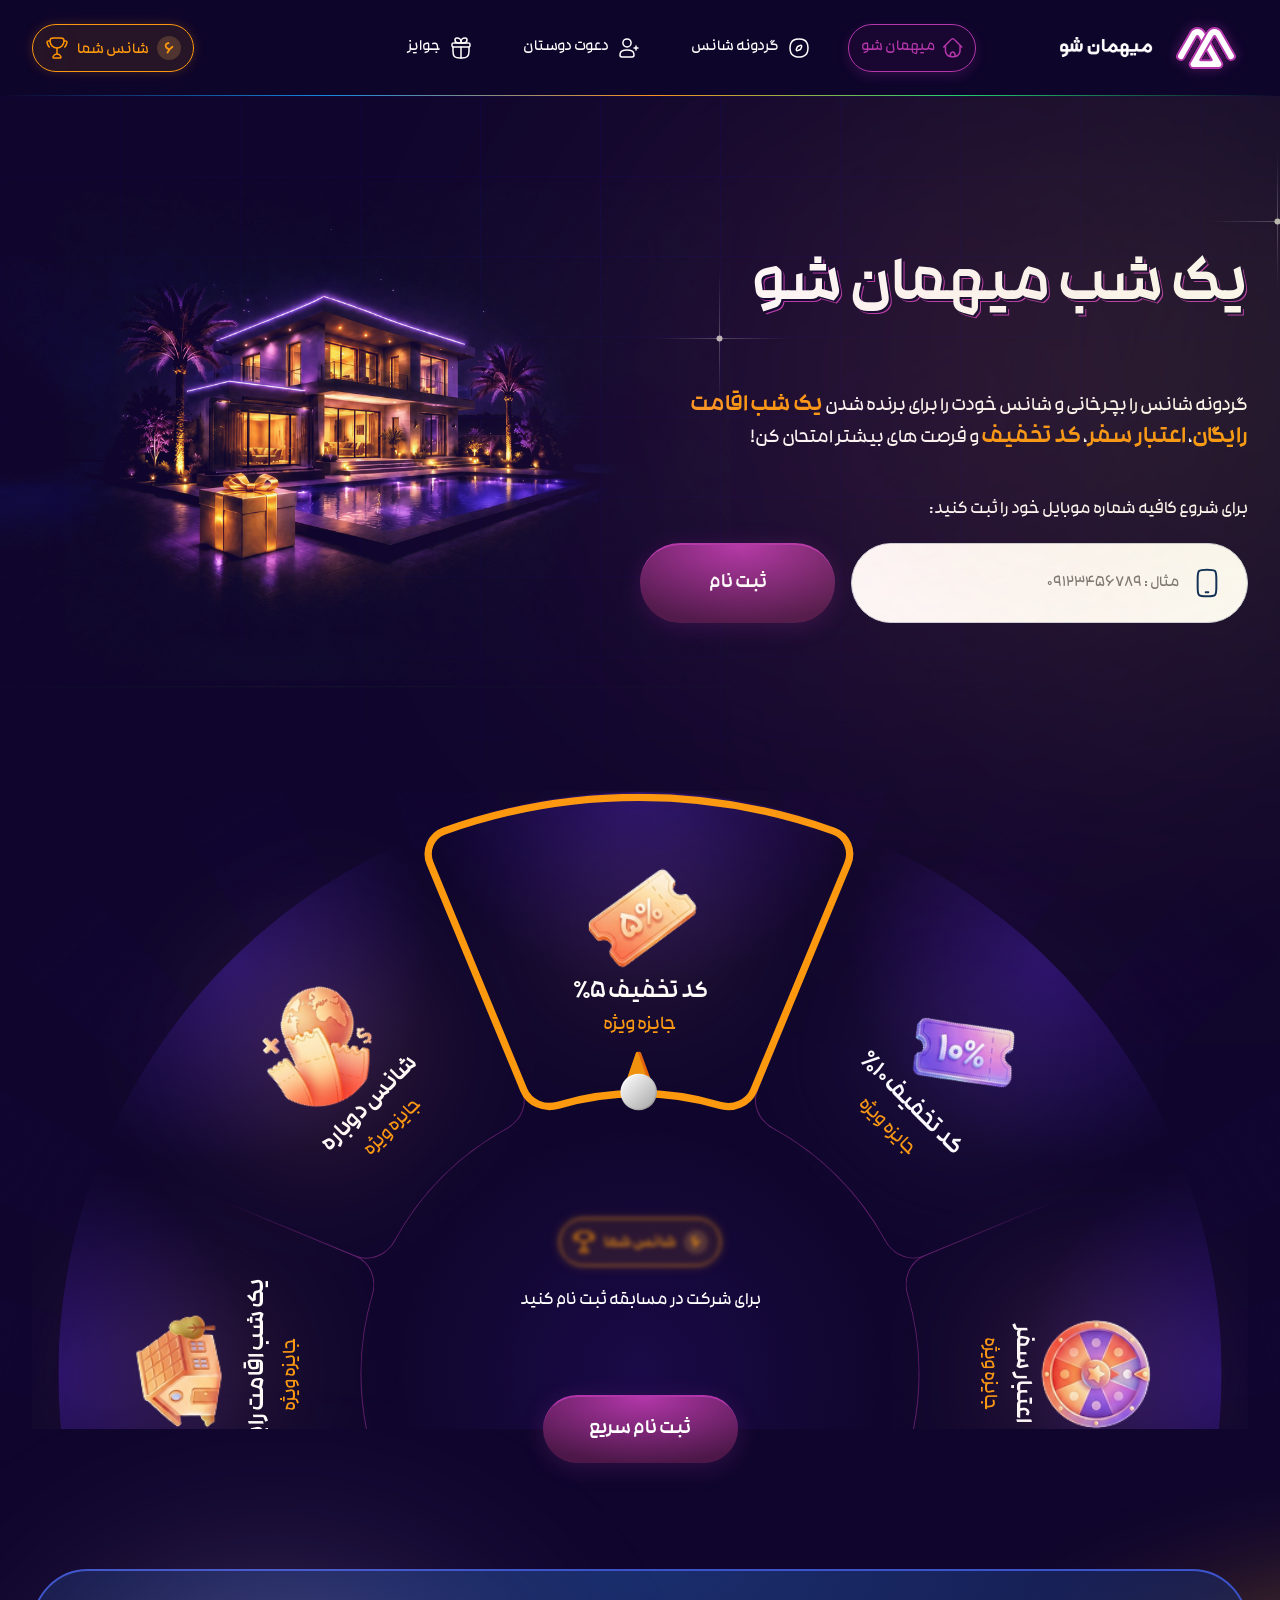
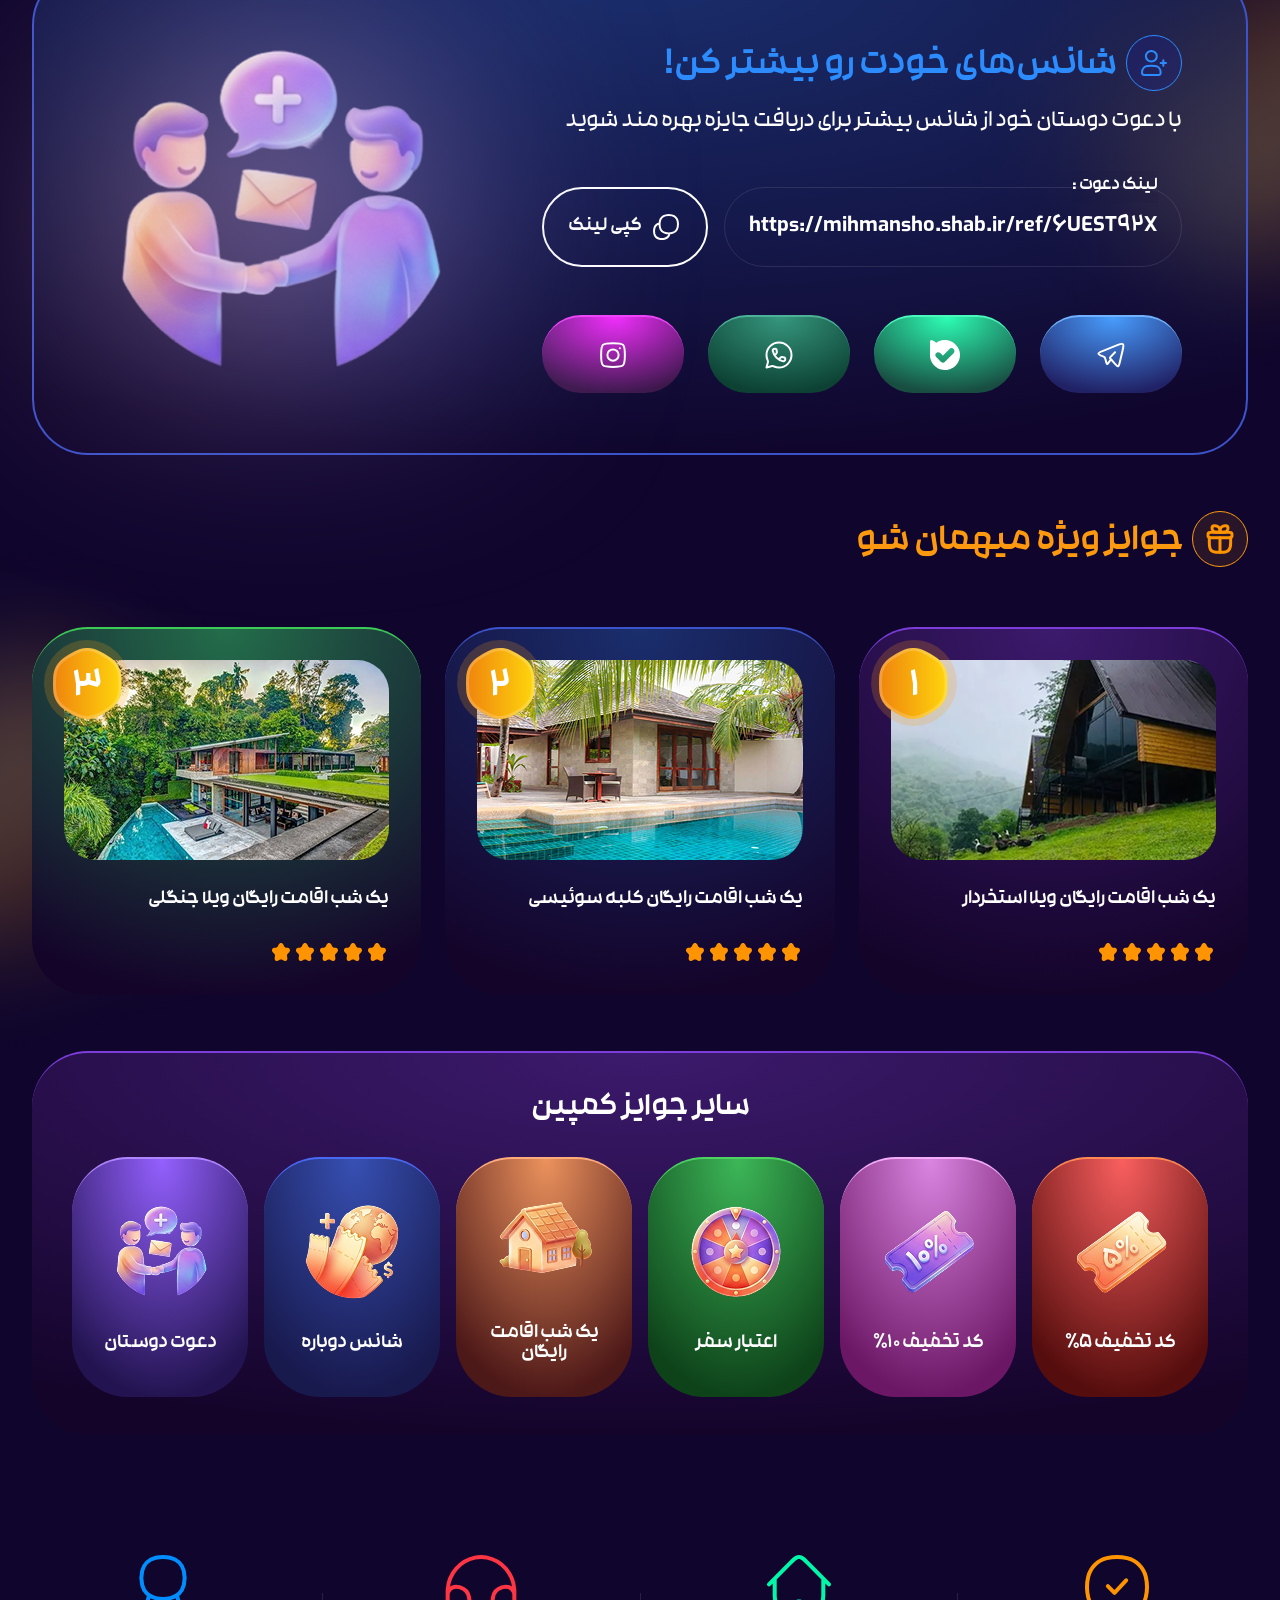
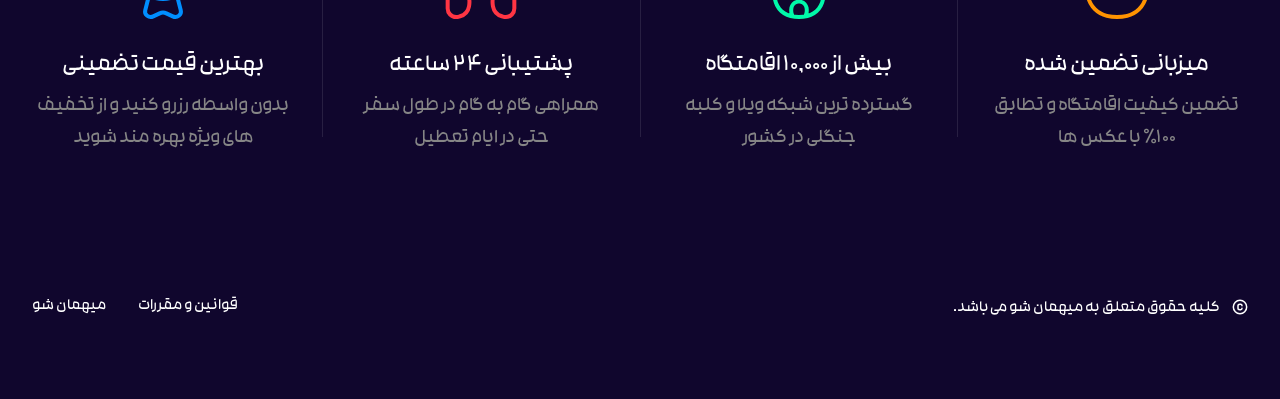
==== commit f5498ad6: "[FIX] logo type" ====
--- a/index.html
+++ b/index.html
@@ -14,51 +14,27 @@
             <div class="header-container container">
                 <div class="header-right">
                     <div class="logo-area">
-                        <svg width="179" height="66" fill="none"
-                            xmlns="http://www.w3.org/2000/svg">
-                            <path
-                                d="M2.75149 42.0888C4.11887 41.5081 5.13289 41.0344 5.79354 40.6676C6.46955 40.3009 6.93047 39.957 7.17629 39.6361C7.42211 39.3152 7.54503 38.9331 7.54503 38.49H6.04705C5.12521 38.49 4.2802 38.2837 3.512 37.8711C2.7438 37.4585 2.12925 36.893 1.66833 36.1748C1.22278 35.4413 1 34.6237 1 33.7221C1 32.8052 1.22278 31.9647 1.66833 31.2006C2.12925 30.4365 2.7438 29.8329 3.512 29.3897C4.2802 28.9312 5.12521 28.702 6.04705 28.702C6.93815 28.702 7.75244 28.9312 8.48991 29.3897C9.22738 29.8329 9.80352 30.4365 10.2183 31.2006C10.6332 31.9647 10.8406 32.8052 10.8406 33.7221V37.0688C10.8406 38.49 10.6178 39.6361 10.1723 40.5072C9.74207 41.3935 9.03533 42.1576 8.05204 42.7994C7.08411 43.4565 5.66295 44.1901 3.78855 45L2.75149 42.0888ZM6.04705 35.235H7.54503V33.6991C7.54503 33.256 7.39907 32.8892 7.10715 32.5989C6.8306 32.3085 6.47723 32.1633 6.04705 32.1633C5.60149 32.1633 5.22508 32.3085 4.9178 32.5989C4.62588 32.8892 4.47993 33.256 4.47993 33.6991C4.47993 34.1423 4.62588 34.5091 4.9178 34.7994C5.22508 35.0898 5.60149 35.235 6.04705 35.235ZM10.6793 35.0287H11.7855C11.9391 35.0287 12.0159 35.1051 12.0159 35.2579V38.2607C12.0159 38.4136 11.9391 38.49 11.7855 38.49H10.6793V35.0287Z"
-                                fill="white" />
-                            <path
-                                d="M23.6015 38.49C22.4339 38.49 21.5274 38.085 20.8821 37.2751C20.2368 36.4499 19.9142 35.4107 19.9142 34.1576V29.9398H22.5644V33.9513C22.5644 34.2569 22.6643 34.5167 22.864 34.7307C23.0638 34.9293 23.3096 35.0287 23.6015 35.0287H24.4312V29.2521H27.7498V38.49H23.6015ZM11.779 38.49C11.6253 38.49 11.5485 38.4136 11.5485 38.2607V35.2579C11.5485 35.1051 11.6253 35.0287 11.779 35.0287H12.7469C13.0542 35.0287 13.3077 34.9293 13.5074 34.7307C13.7225 34.5167 13.8301 34.2569 13.8301 33.9513V29.9398H16.4803V34.1576C16.4803 35.4107 16.15 36.4499 15.4894 37.2751C14.8441 38.085 13.9299 38.49 12.7469 38.49H11.779ZM18.1857 38.5358C17.0181 38.5358 16.1039 38.1308 15.4433 37.3209C14.798 36.4957 14.4754 35.4565 14.4754 34.2034V29.9398H17.1256V33.9971C17.1256 34.3028 17.2255 34.5626 17.4252 34.7765C17.625 34.9752 17.8785 35.0745 18.1857 35.0745C18.493 35.0745 18.7465 34.9752 18.9462 34.7765C19.146 34.5626 19.2458 34.3028 19.2458 33.9971V29.9398H21.8961V34.2034C21.8961 35.4565 21.5658 36.4957 20.9051 37.3209C20.2599 38.1308 19.3534 38.5358 18.1857 38.5358ZM17.333 25.1261H20.2829V28.0602H17.333V25.1261ZM21.4813 25.1261H24.4542V28.0602H21.4813V25.1261ZM19.4302 21H22.3801V23.957H19.4302V21Z"
-                                fill="white" />
-                            <path
-                                d="M36.9366 42.5244C35.5999 42.5244 34.3632 42.1882 33.2262 41.5158C32.0893 40.8586 31.1828 39.9647 30.5068 38.8338C29.8462 37.703 29.5158 36.4728 29.5158 35.1433V30.8567H32.8344V34.9599C32.8344 35.6934 33.0188 36.3734 33.3875 37C33.7563 37.6266 34.2556 38.1232 34.8855 38.49C35.5154 38.8567 36.1991 39.0401 36.9366 39.0401C37.6894 39.0401 38.3808 38.8567 39.0107 38.49C39.656 38.1232 40.163 37.6266 40.5318 37C40.9005 36.3734 41.0849 35.6934 41.0849 34.9599V29.9398H44.4035V35.1433C44.4035 36.4728 44.0655 37.703 43.3895 38.8338C42.7288 39.9647 41.8223 40.8586 40.67 41.5158C39.5331 42.1882 38.2886 42.5244 36.9366 42.5244ZM35.3925 27.808H38.3655V30.7421H35.3925V27.808Z"
-                                fill="white" />
-                            <path
-                                d="M50.6377 38.49C49.8388 38.49 49.109 38.2989 48.4484 37.9169C47.7877 37.5196 47.2654 36.9924 46.8813 36.3352C46.4972 35.6628 46.3051 34.937 46.3051 34.1576V23.0401H49.6237V33.9513C49.6237 34.2569 49.7236 34.5167 49.9233 34.7307C50.123 34.9293 50.3689 35.0287 50.6608 35.0287H51.9283C52.0819 35.0287 52.1588 35.1051 52.1588 35.2579V38.2607C52.1588 38.4136 52.0819 38.49 51.9283 38.49H50.6377Z"
-                                fill="white" />
-                            <path
-                                d="M59.3039 38.5358C58.3974 38.5358 57.5754 38.3142 56.838 37.8711C56.1159 37.4126 55.5474 36.8013 55.1326 36.0372C54.7178 35.2732 54.5103 34.4327 54.5103 33.5158V32.0258H53.0815V28.7479H59.3039C60.2257 28.7479 61.0707 28.9542 61.8389 29.3668C62.6071 29.7794 63.214 30.3524 63.6595 31.086C64.1205 31.8042 64.3509 32.6141 64.3509 33.5158C64.3509 34.4174 64.1205 35.2579 63.6595 36.0372C63.214 36.8013 62.5994 37.4126 61.8159 37.8711C61.0477 38.3142 60.2104 38.5358 59.3039 38.5358ZM51.9283 38.49C51.7747 38.49 51.6987 38.4136 51.6987 38.2607V35.2579C51.6987 35.1051 51.7747 35.0287 51.9283 35.0287H53.4502C53.7421 35.0287 53.988 34.9293 54.1877 34.7307C54.4028 34.5167 54.5103 34.2569 54.5103 33.9513V32.3926H57.1606V34.1576C57.1606 35.4107 56.8303 36.4499 56.1696 37.2751C55.5244 38.085 54.6179 38.49 53.4502 38.49H51.9283ZM59.3039 35.0745C59.7494 35.0745 60.1182 34.9293 60.4101 34.639C60.702 34.3333 60.848 33.9589 60.848 33.5158C60.848 33.0879 60.702 32.7364 60.4101 32.4613C60.1182 32.171 59.7494 32.0258 59.3039 32.0258H57.7829V33.5158C57.7829 33.9589 57.9211 34.3333 58.1977 34.639C58.4896 34.9293 58.8583 35.0745 59.3039 35.0745ZM65.411 38.49C64.228 38.49 63.3139 38.085 62.6686 37.2751C62.0233 36.4499 61.7006 35.4107 61.7006 34.1576V33.5158H64.3509V33.9513C64.3509 34.2569 64.4508 34.5167 64.6505 34.7307C64.8503 34.9293 65.1038 35.0287 65.411 35.0287H66.379C66.5326 35.0287 66.6094 35.1051 66.6094 35.2579V38.2607C66.6094 38.4136 66.5326 38.49 66.379 38.49H65.411Z"
-                                fill="white" />
-                            <path
-                                d="M66.1474 35.2579C66.1474 35.1051 66.2253 35.0287 66.379 35.0287H67.3458V33.5387C67.3458 32.6218 67.5532 31.7813 67.968 31.0172C68.3829 30.2531 68.9513 29.6495 69.6734 29.2063C70.4109 28.7479 71.2329 28.5186 72.1393 28.5186C73.0458 28.5186 73.8908 28.7479 74.6744 29.2063C75.458 29.6495 76.0725 30.2607 76.5181 31.0401C76.979 31.8042 77.2094 32.6371 77.2094 33.5387C77.2094 34.4403 76.979 35.2732 76.5181 36.0372C76.0725 36.7861 75.458 37.382 74.6744 37.8252C73.9062 38.2684 73.0612 38.49 72.1393 38.49H70.6644V39.384C70.6644 39.7966 70.8104 40.148 71.1023 40.4384C71.4096 40.744 71.7706 40.8968 72.1854 40.8968H77.9239V44.1519H72.1624C71.302 44.1519 70.5031 43.9379 69.7656 43.51C69.0282 43.0821 68.4366 42.5014 67.9911 41.7679C67.5609 41.0344 67.3458 40.2397 67.3458 39.384V38.49H66.379C66.2253 38.49 66.1474 38.4136 66.1474 38.2607V35.2579ZM73.3838 40.0487C73.3838 39.1318 73.5836 38.2913 73.983 37.5272C74.3825 36.7631 74.9433 36.1595 75.6654 35.7163C76.3875 35.2579 77.2094 35.0287 78.1313 35.0287H79.1453C79.2989 35.0287 79.3757 35.1051 79.3757 35.2579V38.2607C79.3757 38.4136 79.2989 38.49 79.1453 38.49H77.8778C77.4322 38.49 77.0712 38.6351 76.7946 38.9255C76.5334 39.2159 76.4028 39.5903 76.4028 40.0487V43.6705H73.3838V40.0487ZM72.1393 35.0287C72.5849 35.0287 72.9536 34.8911 73.2456 34.616C73.5528 34.3257 73.7065 33.9666 73.7065 33.5387C73.7065 33.0955 73.5528 32.7287 73.2456 32.4384C72.9536 32.148 72.5849 32.0029 72.1393 32.0029C71.7092 32.0029 71.3481 32.148 71.0562 32.4384C70.7643 32.7287 70.6183 33.0955 70.6183 33.5387V35.0287H72.1393Z"
-                                fill="white" />
-                            <path
-                                d="M78.9082 35.2579C78.9082 35.1051 78.985 35.0287 79.1386 35.0287H80.6366C80.9439 35.0287 81.1974 34.9293 81.3971 34.7307C81.5969 34.5167 81.6967 34.2569 81.6967 33.9513V29.9398H85.0153V33.9513C85.0153 34.2569 85.1152 34.5167 85.3149 34.7307C85.5147 34.9293 85.7682 35.0287 86.0754 35.0287H87.5734C87.7271 35.0287 87.8039 35.1051 87.8039 35.2579V38.2607C87.8039 38.4136 87.7271 38.49 87.5734 38.49H86.0754C84.9385 38.49 84.032 38.1156 83.356 37.3668C82.6493 38.1156 81.7428 38.49 80.6366 38.49H79.1386C78.985 38.49 78.9082 38.4136 78.9082 38.2607V35.2579ZM79.7839 40.4613H82.7338V43.3954H79.7839V40.4613ZM83.9322 40.4613H86.9051V43.3954H83.9322V40.4613Z"
-                                fill="white" />
-                            <path
-                                d="M94.9529 38.5358C94.0465 38.5358 93.2245 38.3142 92.4871 37.8711C91.7649 37.4126 91.1965 36.8013 90.7817 36.0372C90.3668 35.2732 90.1594 34.4327 90.1594 33.5158V32.0258H88.7306V28.7479H94.9529C95.8748 28.7479 96.7198 28.9542 97.488 29.3668C98.2562 29.7794 98.8631 30.3524 99.3086 31.086C99.7695 31.8042 100 32.6141 100 33.5158C100 34.4174 99.7695 35.2579 99.3086 36.0372C98.8631 36.8013 98.2485 37.4126 97.465 37.8711C96.6968 38.3142 95.8594 38.5358 94.9529 38.5358ZM87.5783 38.49C87.4246 38.49 87.3478 38.4136 87.3478 38.2607V35.2579C87.3478 35.1051 87.4246 35.0287 87.5783 35.0287H89.0993C89.3912 35.0287 89.637 34.9293 89.8368 34.7307C90.0519 34.5167 90.1594 34.2569 90.1594 33.9513V32.4842H92.8097V34.1576C92.8097 35.4107 92.4794 36.4499 91.8187 37.2751C91.1734 38.085 90.267 38.49 89.0993 38.49H87.5783ZM94.9529 35.0745C95.3985 35.0745 95.7672 34.9293 96.0592 34.639C96.3511 34.3333 96.497 33.9589 96.497 33.5158C96.497 33.0879 96.3511 32.7364 96.0592 32.4613C95.7672 32.171 95.3985 32.0258 94.9529 32.0258H93.4319V33.5158C93.4319 33.9589 93.5702 34.3333 93.8468 34.639C94.1387 34.9293 94.5074 35.0745 94.9529 35.0745Z"
-                                fill="white" />
-                            <g filter="url(#filter0_d_2071_9638)">
-                                <path
-                                    d="M136.941 53H150.009C151.513 52.9316 152.645 51.9592 153.093 50.9411C153.572 49.8699 153.64 49.3153 153.283 47.963C153.276 47.9326 153.268 47.9098 153.253 47.8794L135.733 17.3001C134.464 15.1197 131.737 13 128.47 13C125.325 13 122.597 14.9373 121.268 17.1785L108.451 39.3704C108.443 39.378 108.443 39.3856 108.436 39.3932C107.418 41.5052 108.314 43.4729 109.773 44.3998C111.285 45.3647 113.891 45.3647 115.099 43.4957L127.809 21.3495C127.992 21.0456 128.113 20.924 128.478 20.924C128.721 20.924 128.842 21.0456 129.025 21.3495L142.708 44.7493C142.837 44.9696 142.677 45.2507 142.419 45.2507H136.949"
+                        <svg width="84" height="66" viewBox="0 0 84 66"
+                            fill="none" xmlns="http://www.w3.org/2000/svg">
+                            <g filter="url(#filter0_d_2071_9640)">
+                                <path
+                                    d="M41.9429 53H55.0104C56.5147 52.9316 57.6467 51.9592 58.095 50.9411C58.5736 49.8699 58.642 49.3153 58.2849 47.963C58.2773 47.9326 58.2697 47.9098 58.2545 47.8794L40.735 17.3001C39.4662 15.1197 36.7387 13 33.4719 13C30.3266 13 27.5991 14.9373 26.2696 17.1785L13.4528 39.3704C13.4452 39.378 13.4452 39.3856 13.4376 39.3932C12.4195 41.5052 13.316 43.4729 14.7747 44.3998C16.2866 45.3647 18.8925 45.3647 20.1005 43.4957L32.8109 21.3495C32.9932 21.0456 33.1148 20.924 33.4795 20.924C33.7226 20.924 33.8441 21.0456 34.0265 21.3495L47.7094 44.7493C47.8385 44.9696 47.679 45.2507 47.4207 45.2507H41.9505"
                                     fill="white" />
                                 <path
-                                    d="M136.941 53H150.009C151.513 52.9316 152.645 51.9592 153.093 50.9411C153.572 49.8699 153.64 49.3153 153.283 47.963C153.276 47.9326 153.268 47.9098 153.253 47.8794L135.733 17.3001C134.464 15.1197 131.737 13 128.47 13C125.325 13 122.597 14.9373 121.268 17.1785L108.451 39.3704C108.443 39.378 108.443 39.3856 108.436 39.3932C107.418 41.5052 108.314 43.4729 109.773 44.3998C111.285 45.3647 113.891 45.3647 115.099 43.4957L127.809 21.3495C127.992 21.0456 128.113 20.924 128.478 20.924C128.721 20.924 128.842 21.0456 129.025 21.3495L142.708 44.7493C142.837 44.9696 142.677 45.2507 142.419 45.2507H136.949"
+                                    d="M41.9429 53H55.0104C56.5147 52.9316 57.6467 51.9592 58.095 50.9411C58.5736 49.8699 58.642 49.3153 58.2849 47.963C58.2773 47.9326 58.2697 47.9098 58.2545 47.8794L40.735 17.3001C39.4662 15.1197 36.7387 13 33.4719 13C30.3266 13 27.5991 14.9373 26.2696 17.1785L13.4528 39.3704C13.4452 39.378 13.4452 39.3856 13.4376 39.3932C12.4195 41.5052 13.316 43.4729 14.7747 44.3998C16.2866 45.3647 18.8925 45.3647 20.1005 43.4957L32.8109 21.3495C32.9932 21.0456 33.1148 20.924 33.4795 20.924C33.7226 20.924 33.8441 21.0456 34.0265 21.3495L47.7094 44.7493C47.8385 44.9696 47.679 45.2507 47.4207 45.2507H41.9505"
                                     stroke="#B337AA" stroke-width="2"
                                     stroke-miterlimit="10" />
                                 <path
-                                    d="M137.017 53H123.949C122.445 52.9316 121.313 51.9592 120.865 50.9411C120.386 49.8699 120.318 49.3153 120.675 47.963C120.682 47.9326 120.69 47.9098 120.705 47.8794L138.232 17.3001C139.501 15.1197 142.221 13 145.488 13C148.633 13 151.361 14.9373 152.69 17.1785L165.515 39.378C165.522 39.3856 165.522 39.3932 165.53 39.4008C166.548 41.5128 165.651 43.4805 164.193 44.4074C162.681 45.3723 160.075 45.3723 158.867 43.5033L146.156 21.3495C145.974 21.0456 145.853 20.924 145.488 20.924C145.245 20.924 145.123 21.0456 144.941 21.3495L131.258 44.7493C131.129 44.9696 131.288 45.2507 131.547 45.2507H137.017"
+                                    d="M42.0186 53H28.9511C27.4468 52.9316 26.3148 51.9592 25.8665 50.9411C25.3879 49.8699 25.3195 49.3153 25.6766 47.963C25.6842 47.9326 25.6918 47.9098 25.707 47.8794L43.2341 17.3001C44.5029 15.1197 47.2228 13 50.4896 13C53.6349 13 56.3624 14.9373 57.6919 17.1785L70.5163 39.378C70.5239 39.3856 70.5239 39.3932 70.5315 39.4008C71.5496 41.5128 70.6531 43.4805 69.1944 44.4074C67.6825 45.3723 65.0766 45.3723 63.8686 43.5033L51.1582 21.3495C50.9759 21.0456 50.8543 20.924 50.4896 20.924C50.2465 20.924 50.125 21.0456 49.9426 21.3495L36.2597 44.7493C36.1306 44.9696 36.2901 45.2507 36.5484 45.2507H42.0186"
                                     fill="white" />
                                 <path
-                                    d="M137.017 53H123.949C122.445 52.9316 121.313 51.9592 120.865 50.9411C120.386 49.8699 120.318 49.3153 120.675 47.963C120.682 47.9326 120.69 47.9098 120.705 47.8794L138.232 17.3001C139.501 15.1197 142.221 13 145.488 13C148.633 13 151.361 14.9373 152.69 17.1785L165.515 39.378C165.522 39.3856 165.522 39.3932 165.53 39.4008C166.548 41.5128 165.651 43.4805 164.193 44.4074C162.681 45.3723 160.075 45.3723 158.867 43.5033L146.156 21.3495C145.974 21.0456 145.853 20.924 145.488 20.924C145.245 20.924 145.123 21.0456 144.941 21.3495L131.258 44.7493C131.129 44.9696 131.288 45.2507 131.547 45.2507H137.017"
+                                    d="M42.0186 53H28.9511C27.4468 52.9316 26.3148 51.9592 25.8665 50.9411C25.3879 49.8699 25.3195 49.3153 25.6766 47.963C25.6842 47.9326 25.6918 47.9098 25.707 47.8794L43.2341 17.3001C44.5029 15.1197 47.2228 13 50.4896 13C53.6349 13 56.3624 14.9373 57.6919 17.1785L70.5163 39.378C70.5239 39.3856 70.5239 39.3932 70.5315 39.4008C71.5496 41.5128 70.6531 43.4805 69.1944 44.4074C67.6825 45.3723 65.0766 45.3723 63.8686 43.5033L51.1582 21.3495C50.9759 21.0456 50.8543 20.924 50.4896 20.924C50.2465 20.924 50.125 21.0456 49.9426 21.3495L36.2597 44.7493C36.1306 44.9696 36.2901 45.2507 36.5484 45.2507H42.0186"
                                     stroke="#B337AA" stroke-width="2"
                                     stroke-miterlimit="10" />
                             </g>
                             <defs>
-                                <filter id="filter0_d_2071_9638" x="94.9983"
-                                    y="0" width="83.969" height="66"
+                                <filter id="filter0_d_2071_9640" x="0" y="0"
+                                    width="83.969" height="66"
                                     filterUnits="userSpaceOnUse"
                                     color-interpolation-filters="sRGB">
                                     <feflood flood-opacity="0"
@@ -75,14 +51,14 @@
                                         values="0 0 0 0 0.701961 0 0 0 0 0.215686 0 0 0 0 0.666667 0 0 0 0.4 0" />
                                     <feblend mode="normal"
                                         in2="BackgroundImageFix"
-                                        result="effect1_dropShadow_2071_9638" />
-                                    <feblend mode="normal"
-                                        in="SourceGraphic"
-                                        in2="effect1_dropShadow_2071_9638"
+                                        result="effect1_dropShadow_2071_9640" />
+                                    <feblend mode="normal" in="SourceGraphic"
+                                        in2="effect1_dropShadow_2071_9640"
                                         result="shape" />
                                 </filter>
                             </defs>
                         </svg>
+                        <img class="logo-typo" src="./assets/images/mihmansho_typoGraphi.png" alt="logo">
                     </div>
                     <nav class="main-nav">
                         <a href="https://www.mihmansho.com/" class="nav-item">
@@ -1405,46 +1381,82 @@
                     </svg>
                 </button>
 
-                <h2 class="otp-title" id="otpTitle">تایید شماره موبایل</h2>
-                <p class="otp-desc">لطفا کد ارسال شده به شماره موبایل <b
-                        id="otpPhone">09360212700</b> را وارد کنید.</p>
-
-                <div class="otp-fields" id="otpFields">
-                    <input maxlength="1" inputmode="numeric"
-                        autocomplete="one-time-code" aria-label="رقم ۱">
-                    <input maxlength="1" inputmode="numeric" aria-label="رقم ۲">
-                    <input maxlength="1" inputmode="numeric" aria-label="رقم ۳">
-                    <input maxlength="1" inputmode="numeric" aria-label="رقم ۴">
-                    <input maxlength="1" inputmode="numeric" aria-label="رقم ۵">
-                </div>
-
-                <div class="otp-meta">
-                    <button class="otp-edit" type="button" id="otpEdit">
-                        <svg viewBox="0 0 24 24" fill="none"
-                            stroke="currentColor" stroke-width="1.8"
-                            stroke-linecap="round" stroke-linejoin="round">
-                            <path d="M12 20h9" />
-                            <path
-                                d="M16.5 3.5a2.1 2.1 0 0 1 3 3L7 19l-4 1 1-4Z" />
-                        </svg>
-                        ویرایش شماره
-                    </button>
-                    <div class="otp-resend">
-                        <button class="otp-resend-btn" id="otpResend"
-                            type="button" disabled>تا ارسال مجدد</button>
-                        <span class="otp-divider"></span>
-                        <span class="otp-timer" id="otpTimer">01:30</span>
-                    </div>
-                </div>
-
-                <button class="otp-submit" id="otpSubmit" type="button"
-                    disabled>تایید و ثبت‌نام</button>
-                <p class="otp-status" id="otpStatus"></p>
+                <!-- محتوای OTP -->
+                <div class="otp-content" id="otpContent">
+                    <h2 class="otp-title" id="otpTitle">تایید شماره موبایل</h2>
+                    <p class="otp-desc">لطفا کد ارسال شده به شماره موبایل <b
+                            id="otpPhone">09360212700</b> را وارد کنید.</p>
+
+                    <div class="otp-fields-wrapper">
+                        <input type="text"
+                            id="otpRealInput"
+                            maxlength="5"
+                            inputmode="numeric"
+                            pattern="[0-9]*"
+                            autocomplete="one-time-code"
+                            aria-label="کد تایید">
+
+                        <div class="otp-boxes" id="otpBoxes">
+                            <span class="otp-box"></span>
+                            <span class="otp-box"></span>
+                            <span class="otp-box"></span>
+                            <span class="otp-box"></span>
+                            <span class="otp-box"></span>
+                        </div>
+                    </div>
+
+                    <div class="otp-meta">
+                        <button class="otp-edit" type="button" id="otpEdit">
+                            <svg viewBox="0 0 24 24" fill="none"
+                                stroke="currentColor" stroke-width="1.8"
+                                stroke-linecap="round" stroke-linejoin="round">
+                                <path d="M12 20h9" />
+                                <path
+                                    d="M16.5 3.5a2.1 2.1 0 0 1 3 3L7 19l-4 1 1-4Z" />
+                            </svg>
+                            ویرایش شماره
+                        </button>
+                        <div class="otp-resend">
+                            <button class="otp-resend-btn" id="otpResend"
+                                type="button" disabled>تا ارسال مجدد</button>
+                            <span class="otp-divider"></span>
+                            <span class="otp-timer" id="otpTimer">01:30</span>
+                        </div>
+                    </div>
+
+                    <button class="otp-submit" id="otpSubmit" type="button"
+                        disabled>تایید و ثبت‌نام</button>
+                    <p class="otp-status" id="otpStatus"></p>
+                </div>
+
+                <!-- فرم اطلاعات کاربر جدید -->
+                <div class="otp-user-form" id="otpUserForm"
+                    style="display: none;">
+                    <h2 class="otp-title">تکمیل اطلاعات</h2>
+                    <p class="otp-desc">لطفا اطلاعات خود را وارد کنید.</p>
+
+                    <form id="userDataForm" class="otp-form">
+                        <div class="form-group">
+                            <input type="text" id="userName" placeholder="نام"
+                                required>
+                        </div>
+                        <div class="form-group">
+                            <select id="userGender" required>
+                                <option value>جنسیت را انتخاب کنید</option>
+                                <option value="male">مرد</option>
+                                <option value="female">زن</option>
+                            </select>
+                        </div>
+
+                        <button type="submit" class="otp-submit">تکمیل
+                            ثبت‌نام</button>
+                        <p class="otp-status" id="formStatus"></p>
+                    </form>
+                </div>
             </div>
         </div>
         <!-- Winner Modal / Drawer -->
-        <!-- backend : change this from new to old if user have full info -->
-        <div class="overlay" id="winOverlay" data-user="new">
+        <div class="overlay" id="winOverlay">
             <div class="win-modal" role="dialog" aria-modal="true"
                 aria-labelledby="winTitle">
                 <button class="win-close" id="winClose" type="button"
@@ -1456,78 +1468,35 @@
                     </svg>
                 </button>
 
-                <div class="win-content" id="winContent">
-                    <div class="win-emoji" id="winEmoji">🥳</div>
-                    <h2 class="win-title" id="winTitle">تبریک! برنده شدید</h2>
-                    <p class="win-desc">کد تخفیف اختصاصی شما با موفقیت صادر شد.
-                        با دریافت و ثبت آن، گام اول سفر را آغاز کنید.</p>
-
-                    <div class="win-prize">
-                        <div class="win-prize-text">
-                            <p class="win-prize-label">جایزه دریافتی :</p>
-                            <p class="win-prize-value" id="winPrizeValue"></p>
-                        </div>
-                        <img loading="lazy" class="win-prize-icon"
-                            id="winPrizeIcon" src="./assets/images/other1.png">
-                    </div>
-
-                    <p class="win-code-label">کد هدیه انحصاری شما</p>
-                    <div class="win-code-row">
-                        <button class="win-copy" id="winCopy" type="button">کپی
-                            لینک</button>
-                        <div class="win-code-box" id="winCode">-----</div>
-                    </div>
-
-                    <div class="win-actions">
-                        <a href="https://www.mihmansho.com/" class="win-cta"
-                            id="winCta">رفتن به میهمان شو</a>
-                        <button class="win-terms" type="button"
-                            id="rulesBtn1">قوانین شرایط استفاده از
-                            جایزه</button>
-                    </div>
-                </div>
-                <div class="win-form-content" id="winFormContent"
-                    style="display: none;">
-                    <div class="win-emoji" id="winEmoji">🥳</div>
-                    <h2 class="win-title">تبریک! برنده شدید</h2>
-                    <p class="win-desc">لطفاً اطلاعات خود را وارد کنید تا
-                        جایزه‌تان را دریافت کنید.</p>
-
-                    <div class="win-prize">
-                        <div class="win-prize-text">
-                            <p class="win-prize-label">جایزه دریافتی :</p>
-                            <p class="win-prize-value"
-                                id="winPrizeValueForm"></p>
-                        </div>
-                        <img loading="lazy" class="win-prize-icon"
-                            id="winPrizeIconForm"
-                            src="./assets/images/other1.png">
-                    </div>
-
-                    <form id="userInfoForm" class="win-user-form">
-                        <div class="form-name">
-                            <div class="form-group">
-                                <input type="text" id="userFirstName"
-                                    placeholder="نام" required>
-                            </div>
-                            <div class="form-group">
-                                <input type="text" id="userLastName"
-                                    placeholder="نام خانوادگی" required>
-                            </div>
-                        </div>
-                        <div class="form-group">
-                            <select id="userGender" required>
-                                <option value>جنسیت را انتخاب کنید</option>
-                                <option value="male">مرد</option>
-                                <option value="female">زن</option>
-                            </select>
-                        </div>
-
-                        <div class="win-actions">
-                            <button type="submit" class="win-cta">تأیید و
-                                ادامه</button>
-                        </div>
-                    </form>
+                <div class="win-emoji" id="winEmoji">🥳</div>
+                <h2 class="win-title" id="winTitle">تبریک! برنده شدید</h2>
+                <p class="win-desc">کد تخفیف اختصاصی شما با موفقیت صادر شد. با
+                    دریافت و ثبت آن، گام اول سفر را آغاز کنید.</p>
+
+                <div class="win-prize">
+                    <div class="win-prize-text">
+                        <p class="win-prize-label">جایزه دریافتی :</p>
+                        <p class="win-prize-value" id="winPrizeValue"></p>
+                    </div>
+                    <img loading="lazy" class="win-prize-icon" id="winPrizeIcon"
+                        src="./assets/images/other1.png">
+                </div>
+
+                <p class="win-code-label">کد هدیه انحصاری شما</p>
+                <div class="win-code-row">
+                    <button class="win-copy" id="winCopy" type="button">کپی
+                        لینک</button>
+                    <div class="win-code-box" id="winCode">-----</div>
+                </div>
+
+                <div class="win-actions">
+                    <a href="https://www.mihmansho.com/" class="win-cta"
+                        type="button" id="winCta">
+                        رفتن به میهمان شو
+                    </a>
+                    <button class="win-terms" type="button"
+                        id="rulesBtn1">قوانین
+                        شرایط استفاده از جایزه</button>
                 </div>
             </div>
         </div>
--- a/assets/css/style.css
+++ b/assets/css/style.css
@@ -150,6 +150,14 @@
     align-items: center;
     gap: 5rem;
     height: 100%;
+}
+.logo-area{
+    display: flex;
+    align-items: center;
+    gap: 8px;
+}
+.logo-typo{
+    width: 100px;
 }
 
 .main-nav {
--- a/assets/css/otp.css
+++ b/assets/css/otp.css
@@ -285,4 +285,181 @@
         font-size: 22px;
         border-radius: 14px;
     }
+}
+
+/* فرم اطلاعات کاربر */
+.otp-user-form {
+    padding: 0;
+}
+
+.otp-form {
+    display: flex;
+    flex-direction: column;
+    gap: 16px;
+    margin: 24px 0;
+}
+
+.otp-form .form-group {
+    width: 100%;
+}
+
+.otp-form input,
+.otp-form select {
+    width: 100%;
+    padding: 12px 16px;
+    border: 2px solid #e0e0e0;
+    border-radius: 8px;
+    font-size: 16px;
+    font-family: inherit;
+    background-color: #fff;
+    color: #241250;
+    text-align: right;
+    transition: border-color 0.3s;
+}
+
+.otp-form input::placeholder {
+    color: #999;
+}
+
+.otp-form input:focus,
+.otp-form select:focus {
+    outline: none;
+    border-color: #241250;
+    box-shadow: 0 0 0 3px rgba(36, 18, 80, 0.1);
+}
+
+.otp-form select {
+    cursor: pointer;
+}
+
+.otp-form .otp-submit {
+    margin-top: 8px;
+}
+
+#formStatus {
+    text-align: center;
+    font-size: 14px;
+}
+
+#formStatus.ok {
+    color: #4caf50;
+}
+
+#formStatus:not(.ok) {
+    color: #f44336;
+}
+
+.otp-fields-wrapper {
+    position: relative;
+    width: 100%;
+    margin-bottom: 22px;
+}
+
+#otpRealInput {
+    position: absolute;
+    top: 0;
+    left: 0;
+    width: 100%;
+    height: 100%;
+    opacity: 0;
+    z-index: 2;
+    cursor: pointer;
+    caret-color: transparent;
+    font-size: 16px;
+}
+
+.otp-boxes {
+    display: flex;
+    justify-content: center;
+    gap: 12px;
+    direction: ltr;
+}
+
+.otp-box {
+    position: relative;
+    width: 56px;
+    height: 64px;
+    border-radius: 16px;
+    border: none;
+    outline: none;
+    display: flex;
+    align-items: center;
+    justify-content: center;
+    font-size: 24px;
+    font-weight: 700;
+    color: #1c1140;
+    background: #fff;
+    box-shadow: var(--field-shadow, 0 2px 8px rgba(0, 0, 0, 0.08));
+    transition: box-shadow .15s ease, transform .15s ease;
+    font-family: inherit;
+    user-select: none;
+}
+
+.otp-box.active {
+    box-shadow: 0 0 0 3px var(--pink-1, #e91e63), var(--field-shadow, 0 2px 8px rgba(0, 0, 0, 0.08));
+    transform: translateY(-2px);
+}
+
+.otp-box.active::after {
+    content: '';
+    position: absolute;
+    width: 2px;
+    height: 26px;
+    background-color: var(--pink-1, #e91e63);
+    animation: otpBlink 1s infinite;
+}
+
+.otp-box.filled.active::after {
+    z-index: -1;
+    margin-left: 20px;
+}
+
+@keyframes otpBlink {
+
+    0%,
+    100% {
+        opacity: 1;
+    }
+
+    50% {
+        opacity: 0;
+    }
+}
+
+.otp-box.error {
+    box-shadow: 0 0 0 3px #e5484d, var(--field-shadow, 0 2px 8px rgba(0, 0, 0, 0.08));
+    animation: otpShake 0.25s ease-in-out 2;
+}
+
+@keyframes otpShake {
+
+    0%,
+    100% {
+        transform: translateX(0);
+    }
+
+    25% {
+        transform: translateX(-4px);
+    }
+
+    75% {
+        transform: translateX(4px);
+    }
+}
+
+@media (max-width: 640px) {
+    .otp-boxes {
+        gap: 9px;
+    }
+
+    .otp-box {
+        width: 48px;
+        height: 58px;
+        font-size: 22px;
+        border-radius: 14px;
+    }
+
+    .otp-box.active::after {
+        height: 22px;
+    }
 }
